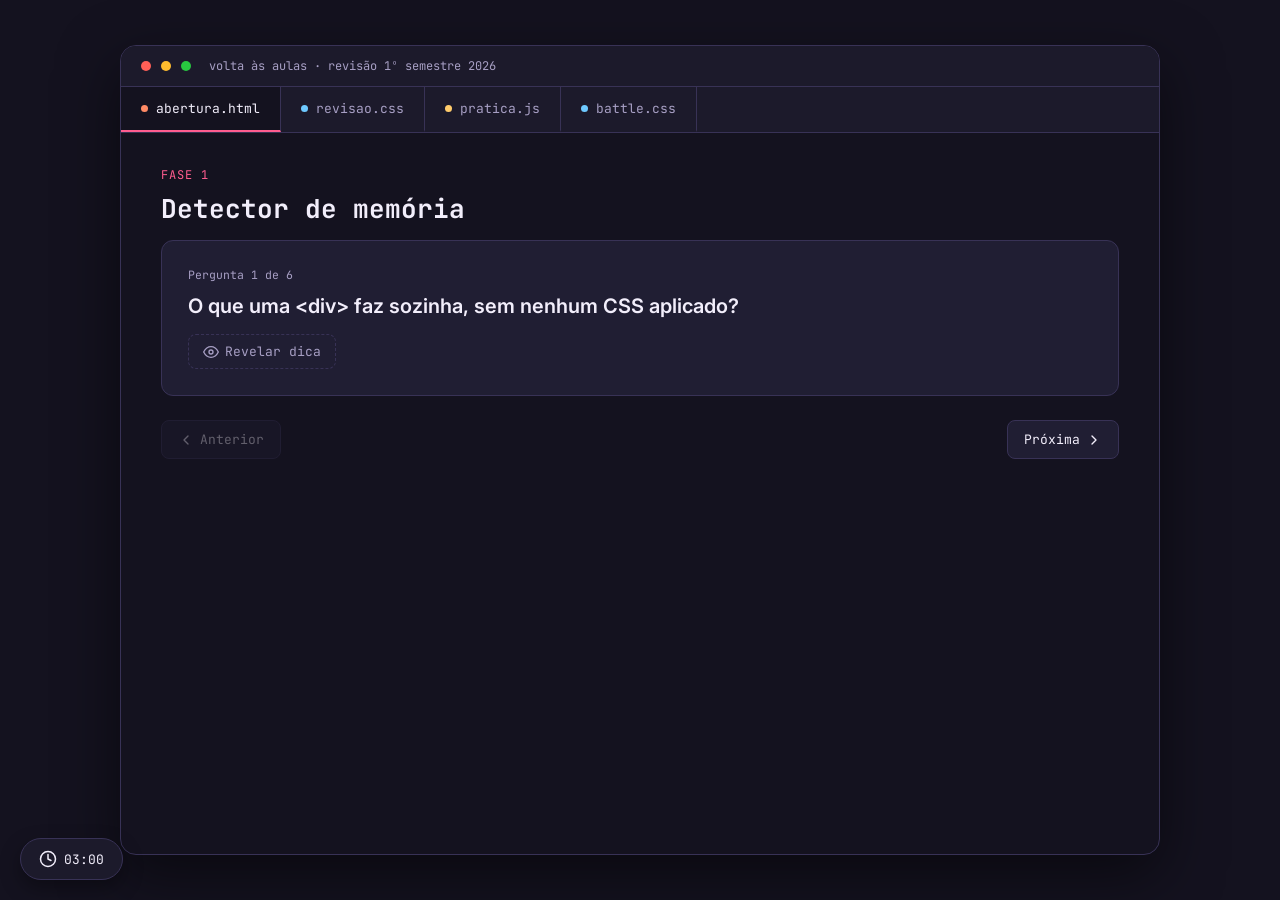
==== index.html @ d07e7eb1 "Aula de revisão - Retorno Agosto" ====
<!DOCTYPE html>
<html lang="pt-br">
<head>
<meta charset="UTF-8">
<meta name="viewport" content="width=device-width, initial-scale=1.0">
<title>Volta às Aulas - Revisão</title>
<link rel="preconnect" href="https://fonts.googleapis.com">
<link rel="preconnect" href="https://fonts.gstatic.com" crossorigin>
<link href="https://fonts.googleapis.com/css2?family=JetBrains+Mono:wght@400;500;700;800&family=Inter:wght@400;500;600;700&display=swap" rel="stylesheet">
<link rel="stylesheet" href="styles.css">
</head>
<body>
  <div class="app-root" id="app">
    <div class="titlebar">
      <span class="tb-dot" style="background:#ff5f57"></span>
      <span class="tb-dot" style="background:#febc2e"></span>
      <span class="tb-dot" style="background:#28c840"></span>
      <span class="tb-title">volta às aulas · revisão 1º semestre 2026</span>
    </div>

    <div class="tabbar" id="tabbar"></div>

    <div class="content-pane">
      <div id="phase-content"></div>
      <div id="floating-container"></div>
    </div>
  </div>

  <script src="script.js"></script>
</body>
</html>
---- styles.css ----
* { box-sizing: border-box; }

body {
  margin: 0;
  padding: 40px 20px;
  background: radial-gradient(circle at top, #1a172a 0%, #0c0b12 100%);
  min-height: 100vh;
  display: flex;
  justify-content: center;
  align-items: center;
  box-sizing: border-box;
}

:root {
  --bg: #14121f;
  --bg-elevated: #1c1a2b;
  --surface: #201e33;
  --surface-2: #29263f;
  --border: #383256;
  --text: #f2eefb;
  --text-dim: #a79fc4;
  --pink: #ff5d8f;
  --blue: #6ec9ff;
  --green: #a8e66c;
  --yellow: #ffcb6b;
  --purple: #b98eff;
  --red: #ff6b6b;
  --accent: var(--pink);
  --font-sans: 'Inter', sans-serif;
  --font-mono: 'JetBrains Mono', monospace;
}

html, body {
  margin: 0;
  padding: 0;
  background: var(--bg);
  color: var(--text);
  font-family: var(--font-sans);
  min-height: 100vh;
}

::selection { background: var(--pink); color: #14121f; }

.app-root {
  background: var(--bg);
  color: var(--text);
  border-radius: 16px;
  min-height: 90vh;
  display: flex;
  flex-direction: column;
  overflow: hidden;
  border: 1px solid var(--border);
  box-shadow: 0 20px 60px rgba(0,0,0,0.5);
  --font-sans: 'Inter', sans-serif;
  --font-mono: 'JetBrains Mono', monospace;
  width: 100%;
  max-width: 1040px;
  position: relative;
}

.app-root * { box-sizing: border-box; }
.app-root ::selection { background: var(--pink); color: #14121f; }

/* titlebar */
.titlebar {
  display: flex; align-items: center; gap: 10px;
  padding: 12px 20px; background: var(--bg-elevated);
  border-bottom: 1px solid var(--border);
}
.tb-dot { width: 10px; height: 10px; border-radius: 50%; flex-shrink: 0; }
.tb-title { margin-left: 8px; font-family: var(--font-mono); font-size: 12px; color: var(--text-dim); }

/* tabs */
.tabbar { display: flex; overflow-x: auto; background: var(--bg-elevated); border-bottom: 1px solid var(--border); }
.tab {
  display: flex; align-items: center; gap: 8px;
  padding: 13px 20px; font-family: var(--font-mono); font-size: 13px;
  color: var(--text-dim); background: transparent; border: none; cursor: pointer;
  border-right: 1px solid var(--border); white-space: nowrap;
  border-bottom: 2px solid transparent;
}
.tab:hover { color: var(--text); background: rgba(255,255,255,0.02); }
.tab-active { color: var(--text); background: var(--bg); border-bottom: 2px solid var(--pink); }
.tab-ext { width: 7px; height: 7px; border-radius: 50%; flex-shrink: 0; }
.tab-ext-html { background: #ff8a65; }
.tab-ext-css { background: var(--blue); }
.tab-ext-js { background: var(--yellow); }
.tab-ext-json { background: var(--green); }

/* content */
.content-pane { padding: 34px 40px 110px; position: relative; flex: 1; width: 100%; margin: 0 auto; }
.phase-eyebrow { font-family: var(--font-mono); font-size: 12px; text-transform: uppercase; letter-spacing: 0.08em; color: var(--pink); margin-bottom: 8px; }
.phase-title { font-family: var(--font-mono); font-size: 26px; font-weight: 700; margin: 0 0 14px; }
.prompt-comment { font-family: var(--font-mono); font-size: 13px; color: #7c8f66; font-style: italic; margin-bottom: 22px; }
.prose { font-size: 15px; line-height: 1.65; color: var(--text-dim); }

/* warmup */
.warmup-card { background: var(--surface); border: 1px solid var(--border); border-radius: 12px; padding: 26px; margin-bottom: 18px; }
.warmup-index { font-family: var(--font-mono); font-size: 11.5px; color: var(--text-dim); margin-bottom: 10px; }
.warmup-q { font-size: 20px; font-weight: 600; line-height: 1.4; margin: 0 0 14px; }
.warmup-hint { font-size: 14.5px; color: var(--green); background: rgba(168,230,108,0.08); border-left: 3px solid var(--green); padding: 10px 14px; border-radius: 0 8px 8px 0; margin-bottom: 14px; }

.btn-ghost { display: inline-flex; align-items: center; gap: 6px; background: transparent; border: 1px dashed var(--border); color: var(--text-dim); font-family: var(--font-mono); font-size: 13px; padding: 8px 14px; border-radius: 8px; cursor: pointer; }
.btn-ghost:hover { color: var(--text); border-color: var(--pink); }
.btn-outline { display: inline-flex; align-items: center; gap: 6px; background: var(--surface); border: 1px solid var(--border); color: var(--text); font-family: var(--font-mono); font-size: 13px; padding: 10px 16px; border-radius: 8px; cursor: pointer; }
.btn-outline:hover:not(:disabled) { border-color: var(--pink); }
.btn-outline:disabled { opacity: 0.35; cursor: not-allowed; }
.stepper-nav { display: flex; justify-content: space-between; margin-top: 24px; }

/* topic stepper dots */
.topic-stepper { display: flex; gap: 8px; margin-bottom: 20px; flex-wrap: wrap; }
.step-dot { width: 32px; height: 32px; border-radius: 50%; border: 1px solid var(--border); background: var(--surface); color: var(--text-dim); font-family: var(--font-mono); font-size: 12.5px; cursor: pointer; }
.step-dot-active { background: var(--pink); color: #14121f; border-color: var(--pink); font-weight: 700; }
.step-dot-done { border-color: var(--green); color: var(--green); }

.round-card { background: var(--surface); border: 1px solid var(--border); border-radius: 14px; padding: 26px; }
.round-header { display: flex; align-items: center; justify-content: space-between; margin-bottom: 12px; flex-wrap: wrap; gap: 8px; }
.ext-badge { font-family: var(--font-mono); font-size: 11.5px; padding: 4px 10px; border-radius: 6px; }
.ext-html { background: rgba(255,138,101,0.15); color: #ff8a65; }
.ext-css { background: rgba(110,201,255,0.15); color: var(--blue); }
.round-time { display: flex; align-items: center; gap: 5px; font-family: var(--font-mono); font-size: 11.5px; color: var(--text-dim); }
.round-title { font-size: 20px; font-weight: 700; margin: 0 0 8px; }
.round-prompt { font-size: 14.5px; color: var(--text-dim); line-height: 1.6; margin-bottom: 16px; }
.round-challenge { margin-bottom: 14px; }
.round-reveal { margin-top: 14px; padding-top: 14px; border-top: 1px dashed var(--border); }

/* code */
.code-label { font-family: var(--font-mono); font-size: 11px; text-transform: uppercase; letter-spacing: 0.06em; color: var(--text-dim); margin-bottom: 6px; }
.code-pre { font-family: var(--font-mono); font-size: 13px; line-height: 1.65; background: #100e1a; border: 1px solid var(--border); border-radius: 10px; padding: 14px 0; overflow-x: auto; margin: 0 0 16px; }
.code-line { display: flex; padding: 0 16px; }
.code-ln { color: #4a4568; width: 26px; flex-shrink: 0; user-select: none; text-align: right; margin-right: 14px; }
.code-content { white-space: pre; color: var(--text-dim); }
.tk-tag { color: var(--pink); }
.tk-attr { color: var(--yellow); }
.tk-str { color: var(--green); }
.tk-comment { color: #5a5578; font-style: italic; }
.tk-punct { color: var(--text-dim); }

/* demos */
.demo-box { background: var(--surface); border: 1px solid var(--border); border-radius: 14px; padding: 24px; }
.control-group { margin-bottom: 14px; }
.control-label { display: block; font-family: var(--font-mono); font-size: 12px; color: var(--text-dim); margin-bottom: 8px; }
.control-btns { display: flex; gap: 6px; flex-wrap: wrap; }
.chip { font-family: var(--font-mono); font-size: 12px; background: var(--surface-2); border: 1px solid var(--border); color: var(--text-dim); padding: 6px 12px; border-radius: 999px; cursor: pointer; }
.chip:hover { color: var(--text); }
.chip-active { background: var(--pink); color: #14121f; border-color: var(--pink); font-weight: 700; }
.range-input { width: 100%; accent-color: var(--pink); }

.flex-stage { display: flex; gap: 10px; background: #100e1a; border: 1px dashed var(--border); border-radius: 10px; padding: 18px; min-height: 150px; margin-top: 10px; }
.flex-box { width: 60px; height: 60px; border-radius: 8px; display: flex; align-items: center; justify-content: center; font-family: var(--font-mono); font-weight: 700; color: #14121f; flex-shrink: 0; }
.fb-1 { background: var(--pink); }
.fb-2 { background: var(--blue); }
.fb-3 { background: var(--green); }

.demo-hint { font-size: 14px; color: var(--text-dim); margin-bottom: 14px; }
.pseudo-list { list-style: none; margin: 0 0 16px; padding: 0; display: flex; flex-direction: column; gap: 4px; }
.pseudo-list li { padding: 11px 14px; background: var(--surface-2); border-radius: 6px; font-size: 14.5px; border-left: 4px solid transparent; transition: background 0.15s, transform 0.15s; }
.pseudo-list li:first-child { border-left-color: var(--pink); }
.pseudo-list li:last-child { border-left-color: var(--green); }
.pseudo-list li::first-letter { color: var(--yellow); }
.pseudo-list li:nth-child(3) { background: rgba(185,142,255,0.15); border-left-color: var(--purple); }
.pseudo-list li:hover { background: #34304e; transform: translateX(6px); }
.pseudo-btn { font-family: var(--font-mono); font-size: 13.5px; background: var(--surface-2); border: 1px solid var(--border); color: var(--text); padding: 11px 18px; border-radius: 8px; cursor: pointer; }
.pseudo-btn:focus { outline: 3px solid var(--blue); outline-offset: 2px; }
.pseudo-legend { display: flex; flex-wrap: wrap; gap: 14px; margin-top: 16px; font-family: var(--font-mono); font-size: 11.5px; color: var(--text-dim); }
.pseudo-legend .dot { display: inline-block; width: 8px; height: 8px; border-radius: 50%; margin-right: 5px; }

.transition-stage { background: #100e1a; border: 1px dashed var(--border); border-radius: 10px; padding: 32px; display: flex; justify-content: center; }
.transition-btn { font-family: var(--font-mono); font-size: 14.5px; background: var(--surface-2); color: var(--text); border: 1px solid var(--border); padding: 14px 28px; border-radius: 8px; cursor: pointer; transition-property: background, transform; }
.transition-btn:hover { background: var(--pink); color: #14121f; transform: scale(1.1); }
.keyframe-stage { background: #100e1a; border: 1px dashed var(--border); border-radius: 10px; padding: 26px; display: flex; justify-content: center; margin-top: 10px; }
.spin-box { width: 48px; height: 48px; border-radius: 10px; background: linear-gradient(135deg, var(--pink), var(--purple)); animation: spin 2s linear infinite; }
@keyframes spin { from { transform: rotate(0deg); } to { transform: rotate(360deg); } }

/* target stage */
.target-stage { background: #100e1a; border: 1px dashed var(--border); border-radius: 12px; padding: 44px; display: flex; justify-content: center; }
.target-card { background: var(--surface); border: 1px solid var(--border); border-radius: 16px; padding: 28px; width: 230px; text-align: center; transition: transform 0.25s, box-shadow 0.25s; }
.target-card:hover { transform: translateY(-6px); box-shadow: 0 14px 28px rgba(0,0,0,0.35); }
.target-card-avatar { font-size: 42px; margin-bottom: 10px; }
.target-card h3 { margin: 0 0 4px; font-size: 16.5px; }
.target-card-role { color: var(--pink); font-size: 13px; margin: 0 0 10px; }
.target-card-bio { color: var(--text-dim); font-size: 13px; line-height: 1.5; margin: 0 0 16px; }
.target-card-btn { background: var(--pink); color: #14121f; border: none; font-weight: 700; font-family: var(--font-mono); font-size: 13px; padding: 10px 20px; border-radius: 999px; cursor: pointer; width: 100%; }

.battle-target-btn { font-family: var(--font-mono); font-weight: 700; font-size: 14.5px; background: var(--surface-2); color: var(--text); border: 1px solid var(--border); padding: 17px 34px; border-radius: 999px; cursor: pointer; transition: transform 0.3s ease, background 0.3s ease; }
.battle-target-btn:hover { transform: scale(1.08); background: var(--pink); color: #14121f; }

.req-list { list-style: none; padding: 0; margin: 0; display: flex; flex-direction: column; gap: 10px; }
.req-list li { font-size: 14.5px; color: var(--text-dim); line-height: 1.5; }
.req-list code { background: var(--surface-2); padding: 1px 6px; border-radius: 4px; font-family: var(--font-mono); font-size: 13px; color: var(--green); }
.req-tag { display: inline-block; font-family: var(--font-mono); font-size: 11px; text-transform: uppercase; letter-spacing: 0.05em; background: var(--surface-2); color: var(--pink); padding: 3px 8px; border-radius: 5px; margin-right: 8px; }

/* floating widgets */
.floating { position: fixed; bottom: 20px; z-index: 20; }
.floating-left { left: 20px; }
.float-fab { display: flex; align-items: center; gap: 7px; background: var(--bg-elevated); border: 1px solid var(--border); color: var(--text); font-family: var(--font-mono); font-size: 13px; padding: 11px 18px; border-radius: 999px; cursor: pointer; box-shadow: 0 8px 20px rgba(0,0,0,0.35); }
.float-fab:hover { border-color: var(--pink); }
.float-panel { position: absolute; bottom: 56px; background: var(--bg-elevated); border: 1px solid var(--border); border-radius: 14px; padding: 16px; width: 250px; box-shadow: 0 16px 40px rgba(0,0,0,0.4); }
.floating-left .float-panel { left: 0; }

.timer-display { font-family: var(--font-mono); font-size: 36px; font-weight: 700; text-align: center; margin-bottom: 12px; }
.timer-low { color: var(--red); }
.timer-done { color: var(--red); }
.timer-alert { text-align: center; font-family: var(--font-mono); font-size: 11.5px; color: var(--red); margin-bottom: 10px; }
.timer-presets { display: flex; gap: 6px; justify-content: center; margin-bottom: 12px; flex-wrap: wrap; }
.timer-controls { display: flex; gap: 8px; justify-content: center; }
.icon-btn { width: 38px; height: 38px; border-radius: 8px; background: var(--surface); border: 1px solid var(--border); color: var(--text); cursor: pointer; display: flex; align-items: center; justify-content: center; }
.icon-btn:hover:not(:disabled) { border-color: var(--pink); }
.icon-btn:disabled { opacity: 0.4; }

@media (max-width: 720px) {
  .content-pane { padding: 22px 18px 110px; }
}
@media (prefers-reduced-motion: reduce) {
  * { animation: none !important; transition: none !important; }
}
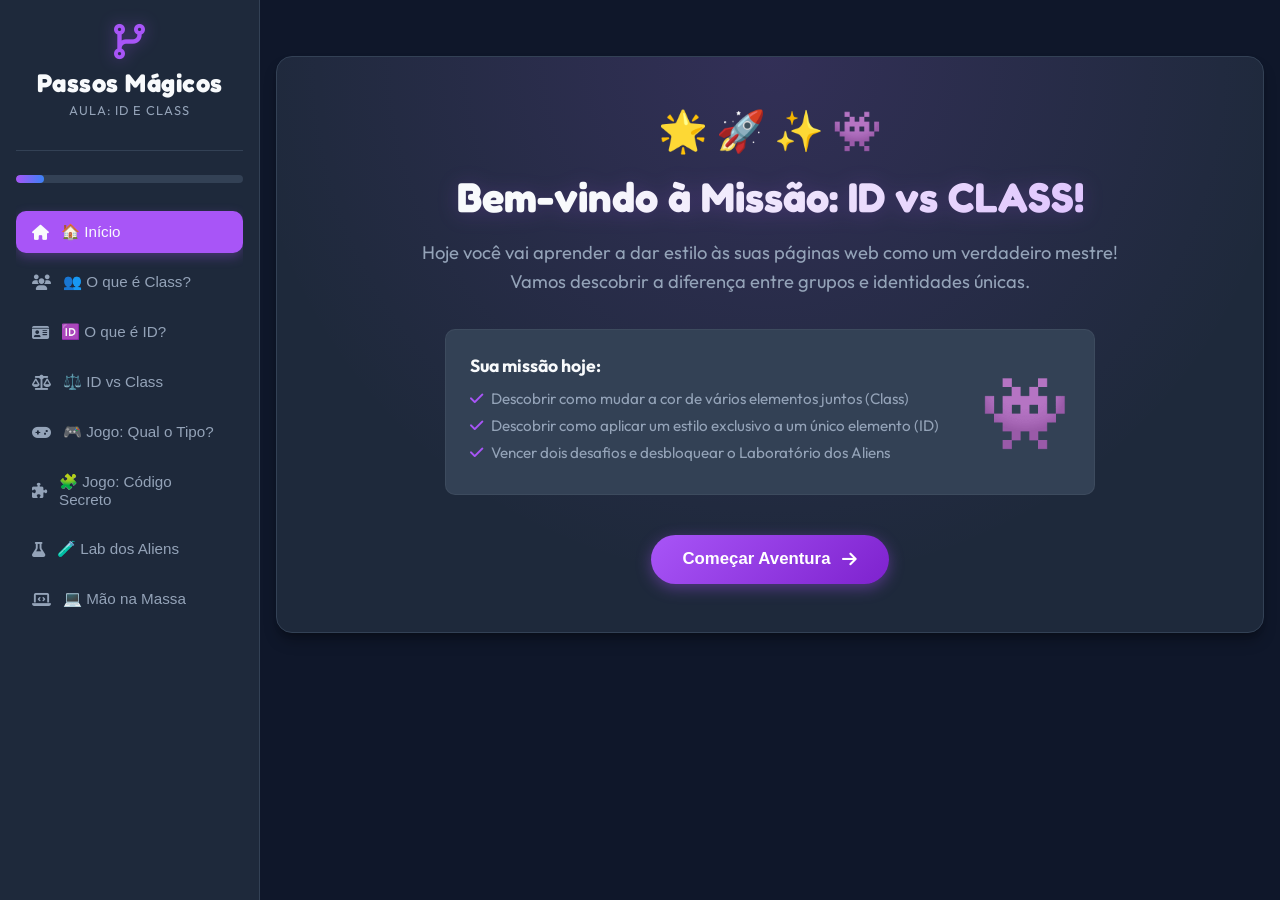
==== commit 75116a95: "Teste deploy" ====
--- a/index.html
+++ b/index.html
@@ -1,28 +1,610 @@
 <!DOCTYPE html>
-<html lang="pt-br">
+<html lang="pt-BR">
 <head>
-<meta charset="UTF-8">
-<meta name="viewport" content="width=device-width, initial-scale=1.0">
-<title>Volta às Aulas - Revisão</title>
-<link rel="preconnect" href="https://fonts.googleapis.com">
-<link rel="preconnect" href="https://fonts.gstatic.com" crossorigin>
-<link href="https://fonts.googleapis.com/css2?family=JetBrains+Mono:wght@400;500;700;800&family=Inter:wght@400;500;600;700&display=swap" rel="stylesheet">
-<link rel="stylesheet" href="styles.css">
+  <meta charset="UTF-8">
+  <meta name="viewport" content="width=device-width, initial-scale=1.0">
+  <title>Missão Front-End: ID vs CLASS 🚀</title>
+  <link rel="stylesheet" href="style.css">
+  <!-- Ícones amigáveis para crianças -->
+  <link rel="stylesheet" href="https://cdnjs.cloudflare.com/ajax/libs/font-awesome/6.4.0/css/all.min.css">
 </head>
 <body>
-  <div class="app-root" id="app">
-    <div class="titlebar">
-      <span class="tb-dot" style="background:#ff5f57"></span>
-      <span class="tb-dot" style="background:#febc2e"></span>
-      <span class="tb-dot" style="background:#28c840"></span>
-      <span class="tb-title">volta às aulas · revisão 1º semestre 2026</span>
+
+  <!-- Barra Lateral de Navegação -->
+  <aside class="sidebar">
+    <div class="sidebar-brand">
+      <i class="fa-solid fa-code-branch brand-icon"></i>
+      <h2>Passos Mágicos</h2>
+      <span>Aula: ID e Class</span>
     </div>
-
-    <div class="tabbar" id="tabbar"></div>
-
-    <div class="content-pane">
-      <div id="phase-content"></div>
-      <div id="floating-container"></div>
+    
+    <nav class="nav-menu">
+      <div class="progress-container">
+        <div class="progress-bar" id="progressBar"></div>
+      </div>
+
+      <button class="nav-item active" data-tab="welcome">
+        <i class="fa-solid fa-house"></i> <span>🏠 Início</span>
+      </button>
+      <button class="nav-item" data-tab="class-concept">
+        <i class="fa-solid fa-users"></i> <span>👥 O que é Class?</span>
+      </button>
+      <button class="nav-item" data-tab="id-concept">
+        <i class="fa-solid fa-id-card"></i> <span>🆔 O que é ID?</span>
+      </button>
+      <button class="nav-item" data-tab="compare-table">
+        <i class="fa-solid fa-scale-balanced"></i> <span>⚖️ ID vs Class</span>
+      </button>
+      <button class="nav-item" data-tab="game-associate">
+        <i class="fa-solid fa-gamepad"></i> <span>🎮 Jogo: Qual o Tipo?</span>
+      </button>
+      <button class="nav-item" data-tab="game-code">
+        <i class="fa-solid fa-puzzle-piece"></i> <span>🧩 Jogo: Código Secreto</span>
+      </button>
+      <button class="nav-item" data-tab="sandbox">
+        <i class="fa-solid fa-flask"></i> <span>🧪 Lab dos Aliens</span>
+      </button>
+      <button class="nav-item" data-tab="practice">
+        <i class="fa-solid fa-laptop-code"></i> <span>💻 Mão na Massa</span>
+      </button>
+    </nav>
+  </aside>
+
+  <!-- Conteúdo Principal -->
+  <main class="main-content">
+
+    <!-- TAB 1: BOAS VINDAS -->
+    <section class="tab-panel active" id="welcome">
+      <div class="welcome-card">
+        <div class="sparkles-container">🌟 🚀 ✨ 👾</div>
+        <h1 class="glow-text">Bem-vindo à Missão: ID vs CLASS!</h1>
+        <p class="subtitle">Hoje você vai aprender a dar estilo às suas páginas web como um verdadeiro mestre! Vamos descobrir a diferença entre grupos e identidades únicas.</p>
+        
+        <div class="adventure-banner">
+          <div class="banner-text">
+            <h3>Sua missão hoje:</h3>
+            <ul>
+              <li><i class="fa-solid fa-check text-accent"></i> Descobrir como mudar a cor de vários elementos juntos (Class)</li>
+              <li><i class="fa-solid fa-check text-accent"></i> Descobrir como aplicar um estilo exclusivo a um único elemento (ID)</li>
+              <li><i class="fa-solid fa-check text-accent"></i> Vencer dois desafios e desbloquear o Laboratório dos Aliens</li>
+            </ul>
+          </div>
+          <div class="banner-character">👾</div>
+        </div>
+
+        <button class="btn-start next-tab-btn" data-next="class-concept">
+          Começar Aventura <i class="fa-solid fa-arrow-right"></i>
+        </button>
+      </div>
+    </section>
+
+    <!-- TAB 2: CONCEITO DE CLASS -->
+    <section class="tab-panel" id="class-concept">
+      <div class="card">
+        <div class="card-header">
+          <span class="badge badge-class">Grupo</span>
+          <h2>A Classe: O Uniforme do Grupo (<code>class</code>)</h2>
+        </div>
+        <div class="card-body-layout">
+          <div class="content-text">
+            <p class="explanation">
+              Pense na **Class (Classe)** como o <strong>uniforme da sua escola</strong>, a cor da camiseta de um time ou até uma raça de cachorro (como todos os "Poodles"). 
+            </p>
+            <p class="explanation-sub">
+              Se 10 alunos vestem o uniforme azul da escola, todos compartilham a mesma característica visual. No CSS, se usamos uma classe, podemos estilizar vários elementos de uma vez só!
+            </p>
+
+            <div class="analogy-box">
+              <h4>🎭 Exemplos no Mundo Real:</h4>
+              <ul>
+                <li><i class="fa-solid fa-shirt"></i> O uniforme azul dos alunos da sala</li>
+                <li><i class="fa-solid fa-gamepad"></i> Todos os minérios do Minecraft</li>
+                <li><i class="fa-solid fa-soccer-ball"></i> Os jogadores da seleção do Brasil na Copa</li>
+              </ul>
+            </div>
+
+            <div class="syntax-box">
+              <h4>📝 Como se escreve:</h4>
+              <div class="code-editor">
+                <div class="code-title">HTML</div>
+                <pre><code><span class="tag">&lt;p</span> <span class="attr">class</span>=<span class="string">"time-azul"</span><span class="tag">&gt;</span>João<span class="tag">&lt;/p&gt;</span>
+<span class="tag">&lt;p</span> <span class="attr">class</span>=<span class="string">"time-azul"</span><span class="tag">&gt;</span>Mariana<span class="tag">&lt;/p&gt;</span></code></pre>
+                
+                <div class="code-title">CSS</div>
+                <pre><code><span class="comment">/* O ponto (.) indica que é uma CLASS! */</span>
+<span class="selector">.time-azul</span> {
+  <span class="property">color</span>: <span class="value">blue</span>;
+  <span class="property">font-weight</span>: <span class="value">bold</span>;
+}</code></pre>
+              </div>
+            </div>
+          </div>
+
+          <div class="content-visual">
+            <div class="visual-container class-visual">
+              <div class="visual-title">CSS em Ação: .time-azul</div>
+              <div class="students-grid">
+                <div class="student-avatar shirt-blue">
+                  <div class="avatar-head">👦</div>
+                  <div class="avatar-tag">&lt;p class="time-azul"&gt;</div>
+                </div>
+                <div class="student-avatar shirt-blue">
+                  <div class="avatar-head">👧</div>
+                  <div class="avatar-tag">&lt;p class="time-azul"&gt;</div>
+                </div>
+                <div class="student-avatar shirt-blue">
+                  <div class="avatar-head">🧑</div>
+                  <div class="avatar-tag">&lt;p class="time-azul"&gt;</div>
+                </div>
+              </div>
+              <p class="visual-caption">Todos os parágrafos com a classe <strong>time-azul</strong> ficam de camiseta azul automaticamente!</p>
+            </div>
+          </div>
+        </div>
+
+        <div class="card-footer">
+          <button class="btn-secondary prev-tab-btn" data-prev="welcome"><i class="fa-solid fa-arrow-left"></i> Voltar</button>
+          <button class="btn-primary next-tab-btn" data-next="id-concept">Próximo Conceito <i class="fa-solid fa-arrow-right"></i></button>
+        </div>
+      </div>
+    </section>
+
+    <!-- TAB 3: CONCEITO DE ID -->
+    <section class="tab-panel" id="id-concept">
+      <div class="card">
+        <div class="card-header">
+          <span class="badge badge-id">Exclusivo</span>
+          <h2>O ID: A Identidade Secreta Única (<code>id</code>)</h2>
+        </div>
+        <div class="card-body-layout">
+          <div class="content-text">
+            <p class="explanation">
+              Pense no **ID** como a sua **carteira de identidade (RG)**, sua impressão digital ou o seu **nickname único** no jogo. 
+            </p>
+            <p class="explanation-sub">
+              Não existem duas pessoas com a mesma identidade ou placa de carro! Por isso, o ID é usado para alterar **exclusivamente um elemento único** na página toda. Nunca repita o mesmo ID em mais de um elemento!
+            </p>
+
+            <div class="analogy-box">
+              <h4>🎭 Exemplos no Mundo Real:</h4>
+              <ul>
+                <li><i class="fa-solid fa-id-card"></i> O número do seu RG ou CPF</li>
+                <li><i class="fa-solid fa-fingerprint"></i> A sua impressão digital</li>
+                <li><i class="fa-solid fa-at"></i> O apelido exclusivo <code>super_ninja_123</code> no Roblox</li>
+              </ul>
+            </div>
+
+            <div class="syntax-box">
+              <h4>📝 Como se escreve:</h4>
+              <div class="code-editor">
+                <div class="code-title">HTML</div>
+                <pre><code><span class="tag">&lt;p</span> <span class="attr">id</span>=<span class="string">"capitao"</span><span class="tag">&gt;</span>Carlos<span class="tag">&lt;/p&gt;</span></code></pre>
+                
+                <div class="code-title">CSS</div>
+                <pre><code><span class="comment">/* A hashtag (#) indica que é um ID! */</span>
+<span class="selector">#capitao</span> {
+  <span class="property">color</span>: <span class="value">gold</span>;
+  <span class="property">font-size</span>: <span class="value">24px</span>;
+}</code></pre>
+              </div>
+            </div>
+          </div>
+
+          <div class="content-visual">
+            <div class="visual-container id-visual">
+              <div class="visual-title">CSS em Ação: #capitao</div>
+              <div class="students-grid flex-column">
+                <div class="student-avatar shirt-gray">
+                  <div class="avatar-head">👦</div>
+                  <div class="avatar-tag">&lt;p&gt; comum</div>
+                </div>
+                <div class="student-avatar shirt-gold pulse-effect">
+                  <div class="avatar-head">👑 🧑</div>
+                  <div class="avatar-tag">&lt;p id="capitao"&gt;</div>
+                </div>
+                <div class="student-avatar shirt-gray">
+                  <div class="avatar-head">👧</div>
+                  <div class="avatar-tag">&lt;p&gt; comum</div>
+                </div>
+              </div>
+              <p class="visual-caption">Apenas o elemento com o ID <strong>capitao</strong> ganha a coroa e a roupa dourada!</p>
+            </div>
+          </div>
+        </div>
+
+        <div class="card-footer">
+          <button class="btn-secondary prev-tab-btn" data-prev="class-concept"><i class="fa-solid fa-arrow-left"></i> Voltar</button>
+          <button class="btn-primary next-tab-btn" data-next="compare-table">Tabela Comparativa <i class="fa-solid fa-arrow-right"></i></button>
+        </div>
+      </div>
+    </section>
+
+    <!-- TAB 4: TABELA COMPARATIVA -->
+    <section class="tab-panel" id="compare-table">
+      <div class="card">
+        <div class="card-header">
+          <span class="badge badge-accent">Resumo</span>
+          <h2>A Batalha Final: ID vs CLASS</h2>
+        </div>
+        
+        <div class="compare-container">
+          <div class="compare-card class-side">
+            <div class="compare-icon"><i class="fa-solid fa-users"></i></div>
+            <h3>. CLASS (Classe)</h3>
+            <ul class="compare-list">
+              <li><i class="fa-solid fa-circle-check text-green"></i> <strong>Pode ser repetida:</strong> Use em quantos elementos quiser.</li>
+              <li><i class="fa-solid fa-circle-check text-green"></i> <strong>Significado:</strong> Um grupo, um uniforme, um estilo compartilhado.</li>
+              <li><i class="fa-solid fa-circle-check text-green"></i> <strong>No CSS:</strong> Começa com um ponto simples: <code>.nome-da-classe</code></li>
+              <li><i class="fa-solid fa-circle-check text-green"></i> <strong>Exemplo HTML:</strong> <code>class="texto-amarelo"</code></li>
+            </ul>
+          </div>
+
+          <div class="compare-card id-side">
+            <div class="compare-icon"><i class="fa-solid fa-id-card"></i></div>
+            <h3># ID (Identificador)</h3>
+            <ul class="compare-list">
+              <li><i class="fa-solid fa-circle-xmark text-red"></i> <strong>NÃO pode ser repetido:</strong> Use apenas uma vez por página!</li>
+              <li><i class="fa-solid fa-circle-check text-green"></i> <strong>Significado:</strong> Uma identidade única, um destaque exclusivo.</li>
+              <li><i class="fa-solid fa-circle-check text-green"></i> <strong>No CSS:</strong> Começa com uma hashtag: <code>#nome-do-id</code></li>
+              <li><i class="fa-solid fa-circle-check text-green"></i> <strong>Exemplo HTML:</strong> <code>id="botao-destaque"</code></li>
+            </ul>
+          </div>
+        </div>
+
+        <div class="card-footer">
+          <button class="btn-secondary prev-tab-btn" data-prev="id-concept"><i class="fa-solid fa-arrow-left"></i> Voltar</button>
+          <button class="btn-primary next-tab-btn" data-next="game-associate">Começar o Jogo! 🎮 <i class="fa-solid fa-gamepad"></i></button>
+        </div>
+      </div>
+    </section>
+
+    <!-- TAB 5: JOGO 1 - QUAL O TIPO? -->
+    <section class="tab-panel" id="game-associate">
+      <div class="card">
+        <div class="card-header flex-between">
+          <div>
+            <span class="badge badge-game">Mini-Game 1</span>
+            <h2>Desafio de Associação: ID ou CLASS? 🌟</h2>
+          </div>
+          <div class="score-board">
+            Pontuação: <span id="game1-score">0</span>/10 | Erros: <span id="game1-errors">0</span>
+          </div>
+        </div>
+
+        <!-- Tela de Jogo Activa -->
+        <div class="game-container" id="game1-active-screen">
+          <div class="game-progress">
+            <div class="progress-steps" id="game1-dots">
+              <!-- Dots controlados por JS -->
+            </div>
+          </div>
+          
+          <div class="card-quiz-container">
+            <div class="quiz-card-element" id="quiz-card">
+              <div class="quiz-card-image" id="quiz-card-icon">
+                <i class="fa-solid fa-id-card"></i>
+              </div>
+              <h3 id="quiz-card-title">O número do seu RG</h3>
+              <p id="quiz-card-description">O seu documento de identidade nacional. Ele serve para provar quem você é.</p>
+            </div>
+          </div>
+
+          <div class="quiz-options">
+            <button class="btn-option btn-class-option" onclick="submitAnswer('class')">
+              <span class="option-symbol">.</span>
+              <span class="option-label">CLASS (Grupo / Uniforme)</span>
+            </button>
+            <button class="btn-option btn-id-option" onclick="submitAnswer('id')">
+              <span class="option-symbol">#</span>
+              <span class="option-label">ID (Único / Exclusivo)</span>
+            </button>
+          </div>
+
+          <!-- Feedback de resposta -->
+          <div class="quiz-feedback hidden" id="quiz-feedback-box">
+            <div class="feedback-content">
+              <span class="feedback-icon" id="quiz-feedback-icon">🎉</span>
+              <p class="feedback-text" id="quiz-feedback-text">Correto! Excelente raciocínio.</p>
+            </div>
+          </div>
+        </div>
+
+        <!-- Tela de Fim de Jogo 1 -->
+        <div class="game-end-screen hidden" id="game1-end-screen">
+          <div class="trophy-animation">🏆</div>
+          <h2>Incrível! Você concluiu o primeiro desafio!</h2>
+          <p id="game1-final-message">Você acertou tudo e provou que sabe a diferença entre o singular e o coletivo!</p>
+          <div class="stars-rating" id="game1-stars">
+            ⭐⭐⭐
+          </div>
+          <div class="end-actions">
+            <button class="btn-secondary" onclick="restartGame1()"><i class="fa-solid fa-rotate-left"></i> Jogar de Novo</button>
+            <button class="btn-primary next-tab-btn" data-next="game-code">Próximo Desafio 🧩</button>
+          </div>
+        </div>
+
+      </div>
+    </section>
+
+    <!-- TAB 6: JOGO 2 - CÓDIGO SECRETO -->
+    <section class="tab-panel" id="game-code">
+      <div class="card">
+        <div class="card-header flex-between">
+          <div>
+            <span class="badge badge-game">Mini-Game 2</span>
+            <h2>Desafio do Código Secreto: Complete a Sintaxe 🧩</h2>
+          </div>
+          <div class="score-board">
+            Desafio: <span id="game2-current">1</span>/5
+          </div>
+        </div>
+
+        <div class="game-container" id="game2-active-screen">
+          <p class="game-intro-text">Observe o objetivo do site e clique na opção correta que preenche o espaço em branco <strong>(___)</strong>.</p>
+          
+          <div class="code-challenge-box">
+            <div class="challenge-mission">
+              <span class="mission-icon"><i class="fa-solid fa-bullseye"></i></span>
+              <span class="mission-desc" id="game2-mission-text">Estilizar o título principal da página, que deve ser único.</span>
+            </div>
+
+            <div class="code-snippet-box">
+              <div class="code-header-bar">
+                <span>HTML</span>
+              </div>
+              <pre class="code-display" id="game2-html-snippet"><code>&lt;h1 <span class="hl-blank" id="html-blank">___</span>="titulo-site"&gt;Meu Site&lt;/h1&gt;</code></pre>
+
+              <div class="code-header-bar margin-top-sm">
+                <span>CSS</span>
+              </div>
+              <pre class="code-display" id="game2-css-snippet"><code><span class="hl-blank" id="css-blank">___</span>titulo-site {
+  color: purple;
+}</code></pre>
+            </div>
+          </div>
+
+          <div class="quiz-options-grid" id="game2-options">
+            <!-- Gerado por JS dependendo do exercício -->
+          </div>
+
+          <div class="quiz-feedback hidden" id="game2-feedback-box">
+            <div class="feedback-content">
+              <span class="feedback-icon" id="game2-feedback-icon">🎉</span>
+              <p class="feedback-text" id="game2-feedback-text">Muito bem!</p>
+            </div>
+          </div>
+        </div>
+
+        <!-- Tela de Fim de Jogo 2 -->
+        <div class="game-end-screen hidden" id="game2-end-screen">
+          <div class="trophy-animation">🚀</div>
+          <h2>Código Decifrado! Você é um mestre da sintaxe!</h2>
+          <p>Você aprendeu a conectar as tags HTML aos seletores CSS corretos utilizando os símbolos <code>.</code> e <code>#</code>.</p>
+          <div class="end-actions">
+            <button class="btn-secondary" onclick="restartGame2()"><i class="fa-solid fa-rotate-left"></i> Reiniciar</button>
+            <button class="btn-primary next-tab-btn" data-next="sandbox">Ir para o Laboratório 🧪</button>
+          </div>
+        </div>
+      </div>
+    </section>
+
+    <!-- TAB 7: LAB DOS ALIENS -->
+    <section class="tab-panel" id="sandbox">
+      <div class="card">
+        <div class="card-header">
+          <span class="badge badge-sandbox">Laboratório Visual</span>
+          <h2>O Laboratório de Experimentos dos Aliens 🧪</h2>
+        </div>
+        
+        <p class="sandbox-instructions" style="padding: 0 2rem;">Bem-vindo ao laboratório! Aqui temos dois aliens comuns (<strong>Bob</strong> e <strong>Mel</strong>) e o <strong>Rei Alien</strong>. Eles possuem classes e IDs diferentes. Clique nos botões de CSS ao lado para aplicar os estilos e veja a mágica acontecer!</p>
+        
+        <div class="sandbox-layout" style="padding: 0 2rem 2rem;">
+          <!-- Painel de Seletores CSS -->
+          <div class="sandbox-controls">
+            <div class="control-group class-controls">
+              <h3><span class="symbol">.</span> classe-alien (Afeta Bob e Mel)</h3>
+              <p class="control-desc">Aplica estilos a todos os elementos da classe <code>classe-alien</code>.</p>
+              
+              <div class="control-buttons">
+                <button class="btn-control" data-target="class" data-style="color-green">
+                  Cor: Verde <span class="preview-dot color-green"></span>
+                </button>
+                <button class="btn-control" data-target="class" data-style="color-orange">
+                  Cor: Laranja <span class="preview-dot color-orange"></span>
+                </button>
+                <button class="btn-control" data-target="class" data-style="jump-anim">
+                  Efeito: Pular 🦘
+                </button>
+                <button class="btn-control" data-target="class" data-style="clear">
+                  Limpar Classe 🧹
+                </button>
+              </div>
+            </div>
+
+            <div class="control-group id-controls">
+              <h3><span class="symbol">#</span> rei-alien (Afeta apenas o Rei)</h3>
+              <p class="control-desc">Aplica estilos exclusivos ao elemento com o ID <code>rei-alien</code>.</p>
+              
+              <div class="control-buttons">
+                <button class="btn-control" data-target="id" data-style="crown-wear">
+                  Colocar Coroa 👑
+                </button>
+                <button class="btn-control" data-target="id" data-style="size-big">
+                  Tamanho Gigante 🦖
+                </button>
+                <button class="btn-control" data-target="id" data-style="spin-anim">
+                  Efeito: Rodopiar 🌀
+                </button>
+                <button class="btn-control" data-target="id" data-style="clear">
+                  Limpar ID 🧹
+                </button>
+              </div>
+            </div>
+
+            <button class="btn-secondary margin-top-sm" id="btn-reset-sandbox">
+              <i class="fa-solid fa-trash-can"></i> Limpar Tudo
+            </button>
+          </div>
+
+          <!-- Palco Visual -->
+          <div class="sandbox-stage">
+            <div class="stage-labels">
+              <span>Pré-visualização do Site</span>
+            </div>
+
+            <div class="aliens-row">
+              <!-- Alien 1 (Class) -->
+              <div class="alien-card" id="alien-bob">
+                <div class="alien-monster-wrapper">
+                  <div class="alien-body body-classic">
+                    <div class="alien-eyes">👁️👁️</div>
+                    <div class="alien-mouth">👄</div>
+                  </div>
+                </div>
+                <div class="alien-name">Mel</div>
+                <div class="alien-code">&lt;div class="classe-alien"&gt;</div>
+              </div>
+
+              <!-- Alien 2 (Class) -->
+              <div class="alien-card" id="alien-mel">
+                <div class="alien-monster-wrapper">
+                  <div class="alien-body body-classic">
+                    <div class="alien-eyes">👁️👁️</div>
+                    <div class="alien-mouth">👅</div>
+                  </div>
+                </div>
+                <div class="alien-name">Bob</div>
+                <div class="alien-code">&lt;div class="classe-alien"&gt;</div>
+              </div>
+
+              <!-- Alien 3 (ID) -->
+              <div class="alien-card" id="alien-king">
+                <div class="alien-crown hidden-crown">👑</div>
+                <div class="alien-monster-wrapper">
+                  <div class="alien-body body-king">
+                    <div class="alien-eyes">👁️</div>
+                    <div class="alien-mouth">🔥</div>
+                  </div>
+                </div>
+                <div class="alien-name">Rei Alien</div>
+                <div class="alien-code">&lt;div id="rei-alien"&gt;</div>
+              </div>
+            </div>
+          </div>
+        </div>
+
+        <div class="card-footer">
+          <button class="btn-secondary prev-tab-btn" data-prev="game-code"><i class="fa-solid fa-arrow-left"></i> Voltar</button>
+          <button class="btn-primary next-tab-btn" data-next="practice">Ir para o Mão na Massa 💻 <i class="fa-solid fa-chevron-right"></i></button>
+        </div>
+      </div>
+    </section>
+
+    <!-- TAB 8: MÃO NA MASSA -->
+    <section class="tab-panel" id="practice">
+      <div class="card">
+        <div class="card-header">
+          <span class="badge badge-practice">Atividade</span>
+          <h2>Prática Mão na Massa: Crie o seu Próprio Código! 💻</h2>
+        </div>
+        
+        <div class="practice-container">
+          <p class="practice-intro">Chegou a hora de sair do simulador e escrever código de verdade! Abra o editor de código do seu computador (VS Code) e siga os passos abaixo:</p>
+
+          <div class="step-card">
+            <div class="step-num">1</div>
+            <div class="step-details">
+              <h3>Crie o arquivo HTML</h3>
+              <p>Crie um arquivo chamado <code>index.html</code> no seu computador e copie a estrutura abaixo:</p>
+              <div class="code-editor">
+                <pre><code><span class="tag">&lt;!DOCTYPE html&gt;</span>
+<span class="tag">&lt;html&gt;</span>
+<span class="tag">&lt;head&gt;</span>
+  <span class="tag">&lt;link</span> <span class="attr">rel</span>=<span class="string">"stylesheet"</span> <span class="attr">href</span>=<span class="string">"style.css"</span><span class="tag">&gt;</span>
+<span class="tag">&lt;/head&gt;</span>
+<span class="tag">&lt;body&gt;</span>
+  <span class="comment">&lt;!-- Três botões com uniformes (Classe) --&gt;</span>
+  <span class="tag">&lt;button</span> <span class="attr">class</span>=<span class="string">"botao-comum"</span><span class="tag">&gt;</span>Opção A<span class="tag">&lt;/button&gt;</span>
+  <span class="tag">&lt;button</span> <span class="attr">class</span>=<span class="string">"botao-comum"</span><span class="tag">&gt;</span>Opção B<span class="tag">&lt;/button&gt;</span>
+  <span class="tag">&lt;button</span> <span class="attr">class</span>=<span class="string">"botao-comum"</span><span class="tag">&gt;</span>Opção C<span class="tag">&lt;/button&gt;</span>
+
+  <span class="comment">&lt;!-- Um botão super especial com destaque (ID) --&gt;</span>
+  <span class="tag">&lt;button</span> <span class="attr">id</span>=<span class="string">"botao-destaque"</span><span class="tag">&gt;</span>BOTÃO DE OURO 🌟<span class="tag">&lt;/button&gt;</span>
+<span class="tag">&lt;/body&gt;</span>
+<span class="tag">&lt;/html&gt;</span></code></pre>
+              </div>
+            </div>
+          </div>
+
+          <div class="step-card">
+            <div class="step-num">2</div>
+            <div class="step-details">
+              <h3>Crie o arquivo CSS</h3>
+              <p>Agora crie um arquivo chamado <code>style.css</code> na mesma pasta. Vamos criar o estilo do grupo e o estilo exclusivo:</p>
+              <div class="code-editor">
+                <pre><code><span class="comment">/* 1. Mude a cor do uniforme (Class) */</span>
+<span class="selector">.botao-comum</span> {
+  <span class="property">background-color</span>: <span class="value">#3498db</span>;
+  <span class="property">color</span>: <span class="value">white</span>;
+  <span class="property">padding</span>: <span class="value">10px 20px</span>;
+  <span class="property">border</span>: <span class="value">none</span>;
+  <span class="property">border-radius</span>: <span class="value">5px</span>;
+  <span class="property">margin-right</span>: <span class="value">10px</span>;
+}
+
+<span class="comment">/* 2. Mude o botão de ouro (ID) */</span>
+<span class="selector">#botao-destaque</span> {
+  <span class="property">background-color</span>: <span class="value">gold</span>;
+  <span class="property">color</span>: <span class="value">black</span>;
+  <span class="property">padding</span>: <span class="value">15px 30px</span>;
+  <span class="property">border</span>: <span class="value">3px solid orange</span>;
+  <span class="property">font-weight</span>: <span class="value">bold</span>;
+  <span class="property">border-radius</span>: <span class="value">10px</span>;
+}</code></pre>
+              </div>
+            </div>
+          </div>
+
+          <div class="step-card">
+            <div class="step-num">3</div>
+            <div class="step-details">
+              <h3>Desafios Extras (Duração de Aula)</h3>
+              <p>Terminou rápido? Tente fazer estas modificações no seu arquivo <code>style.css</code>:</p>
+              <ul>
+                <li><i class="fa-solid fa-star text-accent"></i> Faça os botões comuns terem uma borda de outra estilo (dashed, dotted, etc)</li>
+                <li><i class="fa-solid fa-star text-accent"></i> Mude a cor de fundo (background-color) do botão de ID para a sua cor favorita.</li>
+                <li><i class="fa-solid fa-star text-accent"></i> Adicione um parágrafo no HTML com o seu nome e dê um <code>id="seu-nome"</code> para colocar uma fonte gigante!</li>
+              </ul>
+            </div>
+          </div>
+        </div>
+
+        <div class="card-footer">
+          <button class="btn-secondary prev-tab-btn" data-prev="sandbox"><i class="fa-solid fa-arrow-left"></i> Voltar</button>
+          <button class="btn-success" id="btn-congratulations"><i class="fa-solid fa-flag-checkered"></i> Concluir Missão!</button>
+        </div>
+      </div>
+    </section>
+
+  </main>
+
+  <!-- Janela Pop-up de Parabéns -->
+  <div class="modal-overlay hidden" id="congrats-modal">
+    <div class="modal-card">
+      <div class="modal-trophy">🏆</div>
+      <h2>Parabéns, Programador(a) Estelar! 🚀</h2>
+      <p>Você completou todos os desafios de ID e CLASS com sucesso. Agora você tem o conhecimento necessário para organizar e estilizar seus sites como um profissional!</p>
+      <div class="stats-grid">
+        <div class="stat-item">
+          <span class="stat-val" id="modal-score">10/10</span>
+          <span class="stat-lbl">Desafio 1</span>
+        </div>
+        <div class="stat-item">
+          <span class="stat-val">5/5</span>
+          <span class="stat-lbl">Desafio 2</span>
+        </div>
+      </div>
+      <button class="btn-primary" onclick="closeModal()">Finalizar <i class="fa-solid fa-circle-check"></i></button>
     </div>
   </div>
 
--- a/style.css
+++ b/style.css
@@ -0,0 +1,1574 @@
+@import url('https://fonts.googleapis.com/css2?family=Fredoka:wght@300..700&family=Outfit:wght@300..900&display=swap');
+
+* {
+  box-sizing: border-box;
+  margin: 0;
+  padding: 0;
+}
+
+:root {
+  --bg-dark: #0f172a;
+  --sidebar-bg: #1e293b;
+  --surface: #1e293b;
+  --surface-light: #334155;
+  --border: #334155;
+  --accent: #a855f7;
+  --accent-light: #e9d5ff;
+  --text-light: #f8fafc;
+  --text-muted: #94a3b8;
+  
+  --color-class: #3b82f6; /* Blue for groups */
+  --color-id: #f59e0b;    /* Gold/Amber for unique ID */
+  
+  --green: #10b981;
+  --orange: #f97316;
+  --red: #ef4444;
+  --gold: #eab308;
+  
+  --radius-lg: 16px;
+  --radius-md: 10px;
+  --radius-sm: 6px;
+  
+  --shadow: 0 4px 6px -1px rgb(0 0 0 / 0.1), 0 2px 4px -2px rgb(0 0 0 / 0.1);
+  --shadow-lg: 0 10px 15px -3px rgb(0 0 0 / 0.3), 0 4px 6px -4px rgb(0 0 0 / 0.3);
+}
+
+body {
+  font-family: 'Outfit', 'Segoe UI', system-ui, sans-serif;
+  background-color: var(--bg-dark);
+  color: var(--text-light);
+  min-height: 100vh;
+  display: flex;
+  overflow: hidden;
+}
+
+/* ==========================================================================
+   SIDEBAR
+   ========================================================================== */
+.sidebar {
+  width: 260px;
+  background-color: var(--sidebar-bg);
+  border-right: 1px solid var(--border);
+  display: flex;
+  flex-direction: column;
+  padding: 1.5rem 1rem;
+  flex-shrink: 0;
+}
+
+.sidebar-brand {
+  display: flex;
+  flex-direction: column;
+  align-items: center;
+  text-align: center;
+  padding-bottom: 2rem;
+  border-bottom: 1px solid var(--border);
+  margin-bottom: 1.5rem;
+}
+
+.brand-icon {
+  font-size: 2.2rem;
+  color: var(--accent);
+  margin-bottom: 0.5rem;
+  filter: drop-shadow(0 0 8px rgba(168, 85, 247, 0.4));
+}
+
+.sidebar-brand h2 {
+  font-family: 'Fredoka', sans-serif;
+  font-size: 1.6rem;
+  letter-spacing: 0.5px;
+}
+
+.sidebar-brand span {
+  font-size: 0.8rem;
+  color: var(--text-muted);
+  text-transform: uppercase;
+  letter-spacing: 1px;
+  margin-top: 0.25rem;
+}
+
+.nav-menu {
+  display: flex;
+  flex-direction: column;
+  gap: 0.5rem;
+  flex-grow: 1;
+  overflow-y: auto;
+}
+
+.nav-item {
+  display: flex;
+  align-items: center;
+  gap: 0.75rem;
+  background: transparent;
+  border: none;
+  color: var(--text-muted);
+  padding: 0.75rem 1rem;
+  border-radius: var(--radius-md);
+  font-size: 0.95rem;
+  font-weight: 500;
+  text-align: left;
+  cursor: pointer;
+  transition: all 0.2s ease;
+}
+
+.nav-item:hover {
+  background-color: rgba(255, 255, 255, 0.05);
+  color: var(--text-light);
+}
+
+.nav-item.active {
+  background-color: var(--accent);
+  color: var(--text-light);
+  box-shadow: 0 4px 12px rgba(168, 85, 247, 0.3);
+}
+
+.sidebar-footer {
+  margin-top: auto;
+  padding-top: 1rem;
+  border-top: 1px solid var(--border);
+  font-size: 0.75rem;
+  color: var(--text-muted);
+  text-align: center;
+  line-height: 1.4;
+}
+
+/* ==========================================================================
+   MAIN CONTENT
+   ========================================================================== */
+.main-content {
+  flex-grow: 1;
+  display: flex;
+  flex-direction: column;
+  overflow-y: auto;
+  height: 100vh;
+  position: relative;
+}
+
+.content-header {
+  height: 60px;
+  border-bottom: 1px solid var(--border);
+  display: flex;
+  align-items: center;
+  justify-content: space-between;
+  padding: 0 2rem;
+  background-color: rgba(15, 23, 42, 0.8);
+  backdrop-filter: blur(8px);
+  position: sticky;
+  top: 0;
+  z-index: 10;
+}
+
+.progress-container {
+  width: 100%;
+  height: 8px;
+  margin: 0 0 20px;
+  background-color: var(--surface-light);
+  border-radius: 4px;
+  overflow: hidden;
+}
+
+.progress-bar {
+  width: 12.5%;
+  height: 100%;
+  background: linear-gradient(90deg, var(--accent), #3b82f6);
+  border-radius: 4px;
+  transition: width 0.4s cubic-bezier(0.4, 0, 0.2, 1);
+}
+
+.user-badge {
+  background-color: var(--surface-light);
+  padding: 0.4rem 0.8rem;
+  border-radius: 20px;
+  font-size: 0.85rem;
+  display: flex;
+  align-items: center;
+  gap: 0.5rem;
+  border: 1px solid var(--border);
+}
+
+/* TAB PANELS */
+.tab-panel {
+  display: none;
+  padding: 2.5rem 1rem;
+  max-width: 1100px;
+  margin: 0 auto;
+  width: 100%;
+  animation: fadeIn 0.4s ease-out forwards;
+}
+
+.tab-panel.active {
+  display: block;
+}
+
+@keyframes fadeIn {
+  from { opacity: 0; transform: translateY(10px); }
+  to { opacity: 1; transform: translateY(0); }
+}
+
+/* ==========================================================================
+   WELCOME SCREEN
+   ========================================================================== */
+.welcome-card {
+  text-align: center;
+  padding: 3rem 2rem;
+  background: radial-gradient(circle at top, rgba(168, 85, 247, 0.15) 0%, transparent 70%), var(--surface);
+  border-radius: var(--radius-lg);
+  border: 1px solid var(--border);
+  box-shadow: var(--shadow-lg);
+  margin-top: 1rem;
+}
+
+.sparkles-container {
+  font-size: 2.5rem;
+  margin-bottom: 1rem;
+  animation: float 3s ease-in-out infinite;
+}
+
+@keyframes float {
+  0%, 100% { transform: translateY(0); }
+  50% { transform: translateY(-8px); }
+}
+
+.glow-text {
+  font-family: 'Fredoka', sans-serif;
+  font-size: 2.6rem;
+  margin-bottom: 1rem;
+  background: linear-gradient(135deg, var(--text-light) 30%, #d8b4fe 100%);
+  -webkit-background-clip: text;
+  -webkit-text-fill-color: transparent;
+  filter: drop-shadow(0 2px 10px rgba(168, 85, 247, 0.2));
+}
+
+.subtitle {
+  font-size: 1.15rem;
+  color: var(--text-muted);
+  max-width: 700px;
+  margin: 0 auto 2rem;
+  line-height: 1.6;
+}
+
+.adventure-banner {
+  display: flex;
+  background-color: var(--surface-light);
+  border-radius: var(--radius-md);
+  padding: 1.5rem;
+  text-align: left;
+  max-width: 650px;
+  margin: 0 auto 2.5rem;
+  align-items: center;
+  justify-content: space-between;
+  border: 1px solid rgba(255, 255, 255, 0.05);
+}
+
+.banner-text h3 {
+  font-size: 1.1rem;
+  margin-bottom: 0.75rem;
+  color: var(--text-light);
+}
+
+.banner-text ul {
+  list-style: none;
+}
+
+.banner-text li {
+  margin-bottom: 0.5rem;
+  font-size: 0.95rem;
+  display: flex;
+  align-items: center;
+  gap: 0.5rem;
+  color: var(--text-muted);
+}
+
+.banner-character {
+  font-size: 4.5rem;
+  animation: bounceAlien 2s ease-in-out infinite alternate;
+}
+
+@keyframes bounceAlien {
+  0% { transform: translateY(0) scale(1); }
+  100% { transform: translateY(-12px) scale(0.95); }
+}
+
+.text-accent {
+  color: var(--accent);
+}
+
+/* BUTTONS */
+.btn-start, .btn-primary {
+  background: linear-gradient(135deg, var(--accent) 0%, #7e22ce 100%);
+  color: white;
+  border: none;
+  padding: 0.9rem 2rem;
+  font-size: 1.05rem;
+  font-weight: 600;
+  border-radius: 30px;
+  cursor: pointer;
+  box-shadow: 0 4px 15px rgba(168, 85, 247, 0.4);
+  transition: all 0.2s ease;
+  display: inline-flex;
+  align-items: center;
+  gap: 0.75rem;
+}
+
+.btn-start:hover, .btn-primary:hover {
+  transform: translateY(-2px);
+  box-shadow: 0 6px 20px rgba(168, 85, 247, 0.6);
+}
+
+.btn-start:active, .btn-primary:active {
+  transform: translateY(1px);
+}
+
+.btn-secondary {
+  background-color: var(--surface-light);
+  color: var(--text-light);
+  border: 1px solid var(--border);
+  padding: 0.8rem 1.6rem;
+  font-size: 1rem;
+  font-weight: 600;
+  border-radius: 30px;
+  cursor: pointer;
+  transition: all 0.2s ease;
+  display: inline-flex;
+  align-items: center;
+  gap: 0.5rem;
+}
+
+.btn-secondary:hover {
+  background-color: #475569;
+}
+
+.btn-success {
+  background: linear-gradient(135deg, var(--green) 0%, #047857 100%);
+  color: white;
+  border: none;
+  padding: 0.9rem 2rem;
+  font-size: 1.05rem;
+  font-weight: 600;
+  border-radius: 30px;
+  cursor: pointer;
+  box-shadow: 0 4px 15px rgba(16, 185, 129, 0.3);
+  transition: all 0.2s ease;
+  display: inline-flex;
+  align-items: center;
+  gap: 0.75rem;
+}
+
+.btn-success:hover {
+  transform: translateY(-2px);
+  box-shadow: 0 6px 20px rgba(16, 185, 129, 0.5);
+}
+
+/* ==========================================================================
+   CONCEPTS CARDS
+   ========================================================================== */
+.card {
+  background-color: var(--surface);
+  border-radius: var(--radius-lg);
+  border: 1px solid var(--border);
+  box-shadow: var(--shadow-lg);
+  display: flex;
+  flex-direction: column;
+}
+
+.card-header {
+  padding: 1.5rem 2rem;
+  border-bottom: 1px solid var(--border);
+  display: flex;
+  align-items: center;
+  gap: 1rem;
+}
+
+.card-header h2 {
+  font-family: 'Fredoka', sans-serif;
+  font-size: 1.5rem;
+}
+
+.badge {
+  padding: 0.25rem 0.75rem;
+  border-radius: 12px;
+  font-size: 0.8rem;
+  font-weight: 600;
+  text-transform: uppercase;
+  letter-spacing: 0.5px;
+}
+
+.badge-class {
+  background-color: rgba(59, 130, 246, 0.2);
+  color: var(--color-class);
+  border: 1px solid rgba(59, 130, 246, 0.3);
+}
+
+.badge-id {
+  background-color: rgba(245, 158, 11, 0.2);
+  color: var(--color-id);
+  border: 1px solid rgba(245, 158, 11, 0.3);
+}
+
+.badge-accent {
+  background-color: rgba(168, 85, 247, 0.2);
+  color: var(--accent);
+  border: 1px solid rgba(168, 85, 247, 0.3);
+}
+
+.badge-game {
+  background-color: rgba(16, 185, 129, 0.2);
+  color: var(--green);
+  border: 1px solid rgba(16, 185, 129, 0.3);
+}
+
+.badge-sandbox {
+  background-color: rgba(249, 115, 22, 0.2);
+  color: var(--orange);
+  border: 1px solid rgba(249, 115, 22, 0.3);
+}
+
+.badge-practice {
+  background-color: rgba(6, 182, 212, 0.2);
+  color: #06b6d4;
+  border: 1px solid rgba(6, 182, 212, 0.3);
+}
+
+.card-body-layout {
+  display: grid;
+  grid-template-columns: 1.2fr 0.8fr;
+  min-height: 480px;
+}
+
+@media (max-width: 900px) {
+  .card-body-layout {
+    grid-template-columns: 1fr;
+  }
+}
+
+.content-text {
+  padding: 2rem;
+  display: flex;
+  flex-direction: column;
+  gap: 1.25rem;
+}
+
+.explanation {
+  font-size: 1.15rem;
+  line-height: 1.6;
+  color: var(--text-light);
+}
+
+.explanation strong {
+  color: #cbd5e1;
+}
+
+.explanation-sub {
+  font-size: 0.95rem;
+  line-height: 1.5;
+  color: var(--text-muted);
+}
+
+.analogy-box {
+  background-color: rgba(255, 255, 255, 0.02);
+  border-radius: var(--radius-md);
+  padding: 1rem 1.25rem;
+  border: 1px dashed var(--border);
+}
+
+.analogy-box h4 {
+  font-size: 0.95rem;
+  margin-bottom: 0.5rem;
+  color: var(--text-light);
+  display: flex;
+  align-items: center;
+  gap: 0.5rem;
+}
+
+.analogy-box ul {
+  list-style-type: none;
+  display: flex;
+  flex-direction: column;
+  gap: 0.4rem;
+}
+
+.analogy-box li {
+  font-size: 0.9rem;
+  color: var(--text-muted);
+  display: flex;
+  align-items: center;
+  gap: 0.5rem;
+}
+
+.analogy-box li i {
+  color: var(--accent);
+  width: 16px;
+  text-align: center;
+}
+
+.syntax-box h4 {
+  font-size: 0.95rem;
+  margin-bottom: 0.5rem;
+}
+
+/* CODE EDITOR SIMULATION */
+.code-editor {
+  background-color: #0b0f19;
+  border-radius: var(--radius-md);
+  border: 1px solid var(--border);
+  font-family: 'Consolas', 'Courier New', Courier, monospace;
+  overflow: hidden;
+  box-shadow: inset 0 2px 4px rgba(0, 0, 0, 0.5);
+}
+
+.code-title {
+  background-color: rgba(255, 255, 255, 0.05);
+  font-size: 0.75rem;
+  padding: 0.35rem 0.8rem;
+  color: var(--text-muted);
+  border-bottom: 1px solid rgba(255, 255, 255, 0.05);
+  text-transform: uppercase;
+  font-weight: bold;
+}
+
+.code-editor pre {
+  padding: 0.75rem 1rem;
+  overflow-x: auto;
+  font-size: 0.85rem;
+  line-height: 1.5;
+}
+
+.tag { color: #f43f5e; }
+.attr { color: #fb923c; }
+.string { color: #10b981; }
+.comment { color: #64748b; font-style: italic; }
+.selector { color: #a855f7; font-weight: bold; }
+.property { color: #38bdf8; }
+.value { color: #facc15; }
+
+/* VISUAL PANELS */
+.content-visual {
+  padding: 2rem;
+  background-color: rgba(0, 0, 0, 0.15);
+  display: flex;
+  align-items: center;
+  justify-content: center;
+  border-left: 1px solid var(--border);
+  overflow: hidden;
+}
+
+@media (max-width: 900px) {
+  .content-visual {
+    border-left: none;
+    border-top: 1px solid var(--border);
+  }
+}
+
+.visual-container {
+  width: 100%;
+  max-width: 340px;
+  background-color: var(--surface-light);
+  border-radius: var(--radius-md);
+  padding: 1.5rem;
+  border: 1px solid var(--border);
+  box-shadow: var(--shadow);
+}
+
+.visual-title {
+  font-size: 0.8rem;
+  font-weight: bold;
+  text-transform: uppercase;
+  color: var(--text-muted);
+  letter-spacing: 0.5px;
+  margin-bottom: 1.25rem;
+  text-align: center;
+  border-bottom: 1px solid rgba(255, 255, 255, 0.05);
+  padding-bottom: 0.5rem;
+}
+
+.students-grid {
+  display: flex;
+  justify-content: center;
+  gap: 1.25rem;
+  margin-bottom: 1.25rem;
+}
+
+.students-grid.flex-column {
+  flex-direction: column;
+  gap: 0.75rem;
+}
+
+.student-avatar {
+  background-color: var(--surface);
+  border-radius: var(--radius-md);
+  padding: 0.75rem;
+  text-align: center;
+  border: 2px solid transparent;
+  transition: all 0.3s ease;
+  display: flex;
+  flex-direction: column;
+  align-items: center;
+}
+
+.avatar-head {
+  font-size: 2.2rem;
+  margin-bottom: 0.5rem;
+}
+
+.avatar-tag {
+  font-family: monospace;
+  font-size: 0.7rem;
+  color: var(--text-muted);
+  white-space: nowrap;
+}
+
+/* Simulated Classes & IDs */
+.shirt-blue {
+  border-color: var(--color-class);
+  background: linear-gradient(180deg, var(--surface) 50%, rgba(59, 130, 246, 0.1) 100%);
+  animation: pulseBlue 2s infinite;
+}
+
+@keyframes pulseBlue {
+  0%, 100% { box-shadow: 0 0 0 0 rgba(59, 130, 246, 0.4); }
+  50% { box-shadow: 0 0 10px 2px rgba(59, 130, 246, 0.4); }
+}
+
+.shirt-gray {
+  border-color: var(--border);
+  opacity: 0.6;
+}
+
+.shirt-gold {
+  border-color: var(--color-id);
+  background: linear-gradient(180deg, var(--surface) 50%, rgba(245, 158, 11, 0.15) 100%);
+  transform: scale(1.05);
+}
+
+.pulse-effect {
+  animation: pulseGold 1.5s infinite alternate;
+}
+
+@keyframes pulseGold {
+  0% { box-shadow: 0 0 4px rgba(245, 158, 11, 0.4); }
+  100% { box-shadow: 0 0 16px rgba(245, 158, 11, 0.8); }
+}
+
+.visual-caption {
+  font-size: 0.85rem;
+  text-align: center;
+  color: var(--text-muted);
+  line-height: 1.4;
+}
+
+.card-footer {
+  padding: 1.25rem 2rem;
+  border-top: 1px solid var(--border);
+  background-color: rgba(0, 0, 0, 0.05);
+  display: flex;
+  justify-content: space-between;
+}
+
+/* ==========================================================================
+   COMPARATIVE TABLE
+   ========================================================================== */
+.compare-container {
+  display: grid;
+  grid-template-columns: 1fr 1fr;
+  gap: 1.5rem;
+  padding: 2rem;
+}
+
+@media (max-width: 768px) {
+  .compare-container {
+    grid-template-columns: 1fr;
+  }
+}
+
+.compare-card {
+  background-color: rgba(255, 255, 255, 0.02);
+  border: 1px solid var(--border);
+  border-radius: var(--radius-md);
+  padding: 1.5rem;
+  transition: transform 0.2s ease;
+}
+
+.compare-card:hover {
+  transform: translateY(-2px);
+}
+
+.class-side {
+  border-top: 4px solid var(--color-class);
+}
+
+.id-side {
+  border-top: 4px solid var(--color-id);
+}
+
+.compare-icon {
+  font-size: 2.2rem;
+  margin-bottom: 1rem;
+}
+
+.class-side .compare-icon { color: var(--color-class); }
+.id-side .compare-icon { color: var(--color-id); }
+
+.compare-card h3 {
+  font-family: 'Fredoka', sans-serif;
+  font-size: 1.25rem;
+  margin-bottom: 1rem;
+}
+
+.compare-list {
+  list-style: none;
+  display: flex;
+  flex-direction: column;
+  gap: 0.75rem;
+}
+
+.compare-list li {
+  font-size: 0.95rem;
+  color: var(--text-muted);
+  display: flex;
+  align-items: flex-start;
+  gap: 0.6rem;
+  line-height: 1.4;
+}
+
+.compare-list li i {
+  margin-top: 0.2rem;
+}
+
+.text-green { color: var(--green); }
+.text-red { color: var(--red); }
+
+/* ==========================================================================
+   GAME 1: ASSOCIATE
+   ========================================================================== */
+.hidden {
+    opacity: 0;
+    height: 0;
+    margin: 0;
+    padding: 0;
+    width: 0;
+    z-index: -1;
+    pointer-events: none;
+}
+
+.flex-between {
+  justify-content: space-between;
+  align-items: center;
+  flex-wrap: wrap;
+  gap: 1rem;
+}
+
+.score-board {
+  background-color: var(--surface-light);
+  border: 1px solid var(--border);
+  padding: 0.5rem 1rem;
+  border-radius: 20px;
+  font-weight: 600;
+  font-size: 0.9rem;
+}
+
+.game-container {
+  padding: 2rem;
+  display: flex;
+  flex-direction: column;
+  align-items: center;
+}
+
+.game-progress {
+  width: 100%;
+  max-width: 500px;
+  margin-bottom: 1.5rem;
+}
+
+.progress-steps {
+  display: flex;
+  justify-content: space-between;
+  gap: 0.35rem;
+}
+
+.step-dot {
+  flex-grow: 1;
+  height: 6px;
+  background-color: var(--surface-light);
+  border-radius: 3px;
+  transition: background-color 0.2s;
+}
+
+.step-dot.active {
+  background-color: var(--accent);
+}
+
+.step-dot.correct {
+  background-color: var(--green);
+}
+
+.step-dot.wrong {
+  background-color: var(--red);
+}
+
+.card-quiz-container {
+  width: 100%;
+  max-width: 460px;
+  perspective: 1000px;
+  margin-bottom: 2rem;
+}
+
+.quiz-card-element {
+  background: linear-gradient(145deg, var(--surface-light), var(--surface));
+  border: 1px solid var(--border);
+  border-radius: var(--radius-lg);
+  padding: 2rem 1.5rem;
+  text-align: center;
+  box-shadow: var(--shadow-lg);
+  transition: transform 0.5s;
+  transform-style: preserve-3d;
+  min-height: 250px;
+  display: flex;
+  flex-direction: column;
+  align-items: center;
+  justify-content: center;
+}
+
+.quiz-card-element.pulse-green {
+  border-color: var(--green);
+  box-shadow: 0 0 20px rgba(16, 185, 129, 0.4);
+}
+
+.quiz-card-element.pulse-red {
+  border-color: var(--red);
+  box-shadow: 0 0 20px rgba(239, 68, 68, 0.4);
+}
+
+.quiz-card-image {
+  font-size: 3rem;
+  color: var(--accent);
+  margin-bottom: 1rem;
+  height: 70px;
+  width: 70px;
+  background-color: rgba(255, 255, 255, 0.05);
+  border-radius: 50%;
+  display: flex;
+  align-items: center;
+  justify-content: center;
+}
+
+.quiz-card-element h3 {
+  font-size: 1.35rem;
+  margin-bottom: 0.5rem;
+  font-family: 'Fredoka', sans-serif;
+}
+
+.quiz-card-element p {
+  font-size: 0.95rem;
+  color: var(--text-muted);
+  line-height: 1.5;
+  max-width: 340px;
+}
+
+.quiz-options {
+  display: flex;
+  gap: 1.5rem;
+  width: 100%;
+  max-width: 500px;
+  margin-bottom: 1.5rem;
+}
+
+.btn-option {
+  flex: 1;
+  display: flex;
+  flex-direction: column;
+  align-items: center;
+  gap: 0.25rem;
+  padding: 1rem;
+  border-radius: var(--radius-md);
+  border: 2px solid var(--border);
+  color: var(--text-light);
+  cursor: pointer;
+  transition: all 0.2s;
+  font-weight: bold;
+}
+
+.btn-class-option {
+  background-color: rgba(59, 130, 246, 0.05);
+  border-color: rgba(59, 130, 246, 0.3);
+}
+
+.btn-class-option:hover {
+  background-color: rgba(59, 130, 246, 0.15);
+  border-color: var(--color-class);
+  box-shadow: 0 4px 12px rgba(59, 130, 246, 0.2);
+}
+
+.btn-id-option {
+  background-color: rgba(245, 158, 11, 0.05);
+  border-color: rgba(245, 158, 11, 0.3);
+}
+
+.btn-id-option:hover {
+  background-color: rgba(245, 158, 11, 0.15);
+  border-color: var(--color-id);
+  box-shadow: 0 4px 12px rgba(245, 158, 11, 0.2);
+}
+
+.option-symbol {
+  font-size: 2.2rem;
+  line-height: 1;
+}
+
+.btn-class-option .option-symbol { color: var(--color-class); }
+.btn-id-option .option-symbol { color: var(--color-id); }
+
+.option-label {
+  font-size: 0.85rem;
+  text-transform: uppercase;
+  letter-spacing: 0.5px;
+}
+
+.quiz-feedback {
+  width: 100%;
+  max-width: 460px;
+  background-color: rgba(255, 255, 255, 0.02);
+  border-radius: var(--radius-md);
+  border: 1px solid var(--border);
+  padding: 0.75rem 1rem;
+  animation: feedbackSlideIn 0.3s forwards;
+}
+
+.quiz-feedback.hidden {
+  display: none !important;
+}
+
+@keyframes feedbackSlideIn {
+  from { opacity: 0; transform: scale(0.95); }
+  to { opacity: 1; transform: scale(1); }
+}
+
+.feedback-content {
+  display: flex;
+  align-items: center;
+  gap: 0.75rem;
+}
+
+.feedback-icon {
+  font-size: 1.5rem;
+}
+
+.feedback-text {
+  font-size: 0.9rem;
+  line-height: 1.4;
+}
+
+/* GAME END SCREEN */
+.game-end-screen {
+  padding: 2rem 1rem 5rem;
+  text-align: center;
+  display: flex;
+  flex-direction: column;
+  align-items: center;
+  animation: scaleUp 0.3s cubic-bezier(0.34, 1.56, 0.64, 1) forwards;
+}
+
+.game-end-screen.hidden {
+  display: none !important;
+}
+
+@keyframes scaleUp {
+  from { transform: scale(0.9); opacity: 0; }
+  to { transform: scale(1); opacity: 1; }
+}
+
+.trophy-animation {
+  font-size: 4.5rem;
+  margin-bottom: 1rem;
+  animation: trophySpin 1s cubic-bezier(0.175, 0.885, 0.32, 1.275) forwards;
+}
+
+@keyframes trophySpin {
+  0% { transform: scale(0) rotate(-45deg); }
+  100% { transform: scale(1) rotate(0); }
+}
+
+.game-end-screen h2 {
+  font-family: 'Fredoka', sans-serif;
+  font-size: 1.8rem;
+  margin-bottom: 0.5rem;
+}
+
+.game-end-screen p {
+  color: var(--text-muted);
+  font-size: 1rem;
+  margin-bottom: 1.5rem;
+  max-width: 500px;
+}
+
+.stars-rating {
+  font-size: 2rem;
+  margin-bottom: 2rem;
+}
+
+.end-actions {
+  display: flex;
+  gap: 1rem;
+}
+
+/* ==========================================================================
+   GAME 2: CODE SECRETO
+   ========================================================================== */
+.game-intro-text {
+  color: var(--text-muted);
+  font-size: 0.95rem;
+  margin-bottom: 1.5rem;
+  text-align: center;
+}
+
+.code-challenge-box {
+  width: 100%;
+  max-width: 600px;
+  background-color: rgba(0, 0, 0, 0.15);
+  border-radius: var(--radius-lg);
+  border: 1px solid var(--border);
+  padding: 1.5rem;
+  margin-bottom: 1.5rem;
+}
+
+.challenge-mission {
+  display: flex;
+  align-items: center;
+  gap: 0.75rem;
+  background-color: var(--surface-light);
+  padding: 0.75rem 1rem;
+  border-radius: var(--radius-md);
+  margin-bottom: 1.25rem;
+  border-left: 4px solid var(--accent);
+}
+
+.mission-icon {
+  font-size: 1.2rem;
+  color: var(--accent);
+}
+
+.mission-desc {
+  font-size: 0.95rem;
+  font-weight: 600;
+}
+
+.code-snippet-box {
+  background-color: #0b0f19;
+  border: 1px solid var(--border);
+  border-radius: var(--radius-md);
+  padding: 1rem;
+  font-family: 'Consolas', monospace;
+}
+
+.code-header-bar {
+  font-size: 0.7rem;
+  font-weight: bold;
+  color: var(--text-muted);
+  text-transform: uppercase;
+  letter-spacing: 0.5px;
+  margin-bottom: 0.25rem;
+}
+
+.margin-top-sm {
+  margin-top: 1rem;
+}
+
+.code-display {
+  font-size: 0.9rem;
+  color: #cdd6f4;
+  line-height: 1.4;
+  overflow-x: auto;
+}
+
+.hl-blank {
+  background-color: rgba(255, 255, 255, 0.1);
+  border: 1.5px dashed var(--accent);
+  padding: 0.1rem 0.6rem;
+  border-radius: 4px;
+  color: var(--accent-light);
+  font-weight: bold;
+  transition: all 0.2s;
+}
+
+.hl-blank.correct-blank {
+  border-color: var(--green);
+  background-color: rgba(16, 185, 129, 0.15);
+  color: var(--green);
+}
+
+.hl-blank.wrong-blank {
+  border-color: var(--red);
+  background-color: rgba(239, 68, 68, 0.15);
+  color: var(--red);
+}
+
+.quiz-options-grid {
+  display: grid;
+  grid-template-columns: 1fr 1fr;
+  gap: 1rem;
+  width: 100%;
+  max-width: 600px;
+  margin-bottom: 1.5rem;
+}
+
+.btn-code-option {
+  background-color: var(--surface);
+  border: 1px solid var(--border);
+  color: var(--text-light);
+  font-family: monospace;
+  font-size: 1rem;
+  padding: 0.8rem;
+  border-radius: var(--radius-md);
+  cursor: pointer;
+  transition: all 0.2s;
+  display: flex;
+  align-items: center;
+  justify-content: center;
+  gap: 0.5rem;
+}
+
+.btn-code-option:hover {
+  background-color: var(--surface-light);
+  border-color: var(--accent);
+  transform: translateY(-1px);
+}
+
+.btn-code-option.correct-btn {
+  border-color: var(--green);
+  background-color: rgba(16, 185, 129, 0.1);
+}
+
+.btn-code-option.wrong-btn {
+  border-color: var(--red);
+  background-color: rgba(239, 68, 68, 0.1);
+}
+
+/* ==========================================================================
+   LAB DOS ALIENS
+   ========================================================================== */
+.sandbox-instructions {
+  color: var(--text-muted);
+  font-size: 0.95rem;
+  margin: 1.5rem 0;
+  line-height: 1.5;
+}
+
+.sandbox-layout {
+  display: grid;
+  grid-template-columns: 1fr 1fr;
+  gap: 1.5rem;
+}
+
+@media (max-width: 900px) {
+  .sandbox-layout {
+    grid-template-columns: 1fr;
+  }
+}
+
+.sandbox-controls {
+  background-color: rgba(255, 255, 255, 0.01);
+  border: 1px solid var(--border);
+  border-radius: var(--radius-lg);
+  padding: 1.5rem;
+  display: flex;
+  flex-direction: column;
+  gap: 1.25rem;
+}
+
+.control-group {
+  padding: 1rem;
+  background-color: rgba(0, 0, 0, 0.15);
+  border-radius: var(--radius-md);
+  border: 1px solid var(--border);
+}
+
+.class-controls {
+  border-left: 4px solid var(--color-class);
+}
+
+.id-controls {
+  border-left: 4px solid var(--color-id);
+}
+
+.control-group h3 {
+  font-size: 1rem;
+  font-family: 'Fredoka', sans-serif;
+  margin-bottom: 0.25rem;
+  display: flex;
+  align-items: center;
+  gap: 0.5rem;
+}
+
+.class-controls h3 { color: var(--color-class); }
+.id-controls h3 { color: var(--color-id); }
+
+.control-group .symbol {
+  font-size: 1.2rem;
+  font-weight: bold;
+}
+
+.control-desc {
+  font-size: 0.8rem;
+  color: var(--text-muted);
+  margin-bottom: 0.75rem;
+}
+
+.control-buttons {
+  display: grid;
+  grid-template-columns: 1fr 1fr;
+  gap: 0.5rem;
+}
+
+.btn-control {
+  background-color: var(--surface-light);
+  border: 1px solid var(--border);
+  color: var(--text-light);
+  font-size: 0.8rem;
+  font-weight: 600;
+  padding: 0.6rem;
+  border-radius: var(--radius-sm);
+  cursor: pointer;
+  transition: all 0.2s;
+  display: flex;
+  align-items: center;
+  justify-content: center;
+  gap: 0.5rem;
+}
+
+.btn-control:hover {
+  background-color: rgba(255, 255, 255, 0.05);
+}
+
+.btn-control.active {
+  background-color: var(--accent);
+  border-color: var(--accent);
+  box-shadow: 0 0 8px rgba(168, 85, 247, 0.4);
+}
+
+.class-controls .btn-control.active {
+  background-color: var(--color-class);
+  border-color: var(--color-class);
+  box-shadow: 0 0 8px rgba(59, 130, 246, 0.4);
+}
+
+.id-controls .btn-control.active {
+  background-color: var(--color-id);
+  border-color: var(--color-id);
+  box-shadow: 0 0 8px rgba(245, 158, 11, 0.4);
+}
+
+.preview-dot {
+  width: 10px;
+  height: 10px;
+  border-radius: 50%;
+  display: inline-block;
+}
+
+.preview-dot.color-green { background-color: var(--green); }
+.preview-dot.color-orange { background-color: var(--orange); }
+
+.sandbox-stage {
+  background-color: #0b0f19;
+  border: 1px solid var(--border);
+  border-radius: var(--radius-lg);
+  padding: 1.5rem;
+  display: flex;
+  flex-direction: column;
+  position: relative;
+}
+
+.stage-labels {
+  display: flex;
+  justify-content: space-between;
+  font-size: 0.7rem;
+  font-weight: bold;
+  color: var(--text-muted);
+  text-transform: uppercase;
+  border-bottom: 1px solid rgba(255, 255, 255, 0.05);
+  padding-bottom: 0.5rem;
+  margin-bottom: 1.5rem;
+}
+
+.aliens-row {
+  display: flex;
+  justify-content: space-around;
+  align-items: flex-end;
+  flex-grow: 1;
+  padding: 1rem 0;
+  gap: 1rem;
+}
+
+.alien-card {
+  display: flex;
+  flex-direction: column;
+  align-items: center;
+  width: 90px;
+  transition: all 0.3s ease;
+}
+
+.alien-crown {
+  font-size: 1.8rem;
+  margin-bottom: -0.5rem;
+  z-index: 1;
+  transition: all 0.3s ease;
+}
+
+.hidden-crown {
+  opacity: 0;
+  transform: translateY(10px) scale(0.5);
+}
+
+.show-crown {
+  opacity: 1;
+  transform: translateY(0) scale(1);
+  animation: crownBob 1s infinite alternate;
+}
+
+@keyframes crownBob {
+  from { transform: translateY(0); }
+  to { transform: translateY(-3px); }
+}
+
+.alien-monster-wrapper {
+  margin-bottom: 0.75rem;
+  position: relative;
+}
+
+/* CSS Aliens drawing */
+.alien-body {
+  width: 60px;
+  height: 65px;
+  background-color: #64748b; /* default gray */
+  border-radius: 30px 30px 10px 10px;
+  display: flex;
+  flex-direction: column;
+  align-items: center;
+  justify-content: center;
+  transition: all 0.4s cubic-bezier(0.175, 0.885, 0.32, 1.275);
+  position: relative;
+  box-shadow: 0 4px 6px rgba(0, 0, 0, 0.2);
+}
+
+.body-king {
+  width: 70px;
+  height: 75px;
+  border-radius: 35px 35px 15px 15px;
+  background-color: #3b82f6; /* default blue-ish */
+}
+
+/* Classes applied dynamically by sandbox */
+.alien-body.green-color {
+  background-color: var(--green) !important;
+  box-shadow: 0 0 12px var(--green);
+}
+
+.alien-body.orange-color {
+  background-color: var(--orange) !important;
+  box-shadow: 0 0 12px var(--orange);
+}
+
+.alien-body.big-size {
+  transform: scale(1.4);
+  z-index: 2;
+  margin: 15px 0 10px;
+  box-shadow: 0 6px 12px rgba(0,0,0,0.4);
+}
+
+/* Animations */
+.alien-card.jump {
+  animation: jumpAnimation 0.6s infinite alternate;
+}
+
+@keyframes jumpAnimation {
+  0% { transform: translateY(0); }
+  100% { transform: translateY(-20px); }
+}
+
+.alien-card.spin {
+  animation: spinAnimation 2s linear infinite;
+}
+
+@keyframes spinAnimation {
+  from { transform: rotate(0deg); }
+  to { transform: rotate(360deg); }
+}
+
+.alien-eyes {
+  font-size: 1.2rem;
+  letter-spacing: -2px;
+  margin-bottom: 0.2rem;
+  user-select: none;
+}
+
+.alien-mouth {
+  font-size: 0.8rem;
+  user-select: none;
+}
+
+.alien-name {
+  font-size: 0.9rem;
+  font-weight: bold;
+  margin-bottom: 0.25rem;
+}
+
+.alien-code {
+  font-family: monospace;
+  font-size: 0.65rem;
+  color: var(--text-muted);
+  white-space: nowrap;
+}
+
+/* ==========================================================================
+   PRACTICE TAB
+   ========================================================================== */
+.practice-container {
+  display: flex;
+  flex-direction: column;
+  gap: 1.5rem;
+  padding: 1.5rem;
+}
+
+.practice-intro {
+  color: var(--text-muted);
+  font-size: 1rem;
+  line-height: 1.5;
+}
+
+.step-card {
+  display: flex;
+  gap: 1.25rem;
+  background-color: rgba(255, 255, 255, 0.01);
+  border: 1px solid var(--border);
+  border-radius: var(--radius-md);
+  padding: 1.5rem;
+}
+
+.step-num {
+  width: 36px;
+  height: 36px;
+  background-color: var(--accent);
+  color: white;
+  border-radius: 50%;
+  display: flex;
+  align-items: center;
+  justify-content: center;
+  font-weight: bold;
+  font-size: 1.1rem;
+  flex-shrink: 0;
+}
+
+.step-details {
+  flex-grow: 1;
+  display: flex;
+  flex-direction: column;
+  gap: 0.75rem;
+}
+
+.step-details h3 {
+  font-size: 1.1rem;
+  font-family: 'Fredoka', sans-serif;
+  color: var(--text-light);
+}
+
+.step-details p {
+  font-size: 0.9rem;
+  color: var(--text-muted);
+  line-height: 1.4;
+}
+
+.step-details ul {
+  list-style-type: none;
+  padding-left: 0.5rem;
+  display: flex;
+  flex-direction: column;
+  gap: 0.4rem;
+}
+
+.step-details li {
+  font-size: 0.9rem;
+  color: var(--text-muted);
+  display: flex;
+  align-items: center;
+  gap: 0.5rem;
+}
+
+/* ==========================================================================
+   CONGRATS MODAL
+   ========================================================================== */
+.modal-overlay {
+  position: fixed;
+  top: 0;
+  left: 0;
+  right: 0;
+  bottom: 0;
+  background-color: rgba(15, 23, 42, 0.85);
+  backdrop-filter: blur(8px);
+  display: flex;
+  align-items: center;
+  justify-content: center;
+  z-index: 100;
+  transition: opacity 0.3s;
+}
+
+.modal-overlay.hidden {
+  display: none !important;
+}
+
+.modal-card {
+  background-color: var(--surface);
+  border: 1px solid var(--border);
+  border-radius: var(--radius-lg);
+  padding: 3rem 2rem;
+  width: 90%;
+  max-width: 480px;
+  text-align: center;
+  box-shadow: var(--shadow-lg);
+  animation: scaleUp 0.4s cubic-bezier(0.34, 1.56, 0.64, 1) forwards;
+}
+
+.modal-trophy {
+  font-size: 5rem;
+  margin-bottom: 1rem;
+  animation: float 2.5s ease-in-out infinite;
+}
+
+.modal-card h2 {
+  font-family: 'Fredoka', sans-serif;
+  font-size: 1.8rem;
+  margin-bottom: 0.75rem;
+}
+
+.modal-card p {
+  color: var(--text-muted);
+  font-size: 0.95rem;
+  line-height: 1.5;
+  margin-bottom: 1.5rem;
+}
+
+.stats-grid {
+  display: grid;
+  grid-template-columns: 1fr 1fr;
+  gap: 1rem;
+  margin-bottom: 2rem;
+  background-color: var(--surface-light);
+  padding: 1rem;
+  border-radius: var(--radius-md);
+  border: 1px solid var(--border);
+}
+
+.stat-item {
+  display: flex;
+  flex-direction: column;
+  gap: 0.25rem;
+}
+
+.stat-val {
+  font-size: 1.6rem;
+  font-weight: 800;
+  color: var(--accent-light);
+}
+
+.stat-lbl {
+  font-size: 0.75rem;
+  text-transform: uppercase;
+  color: var(--text-muted);
+  letter-spacing: 0.5px;
+}
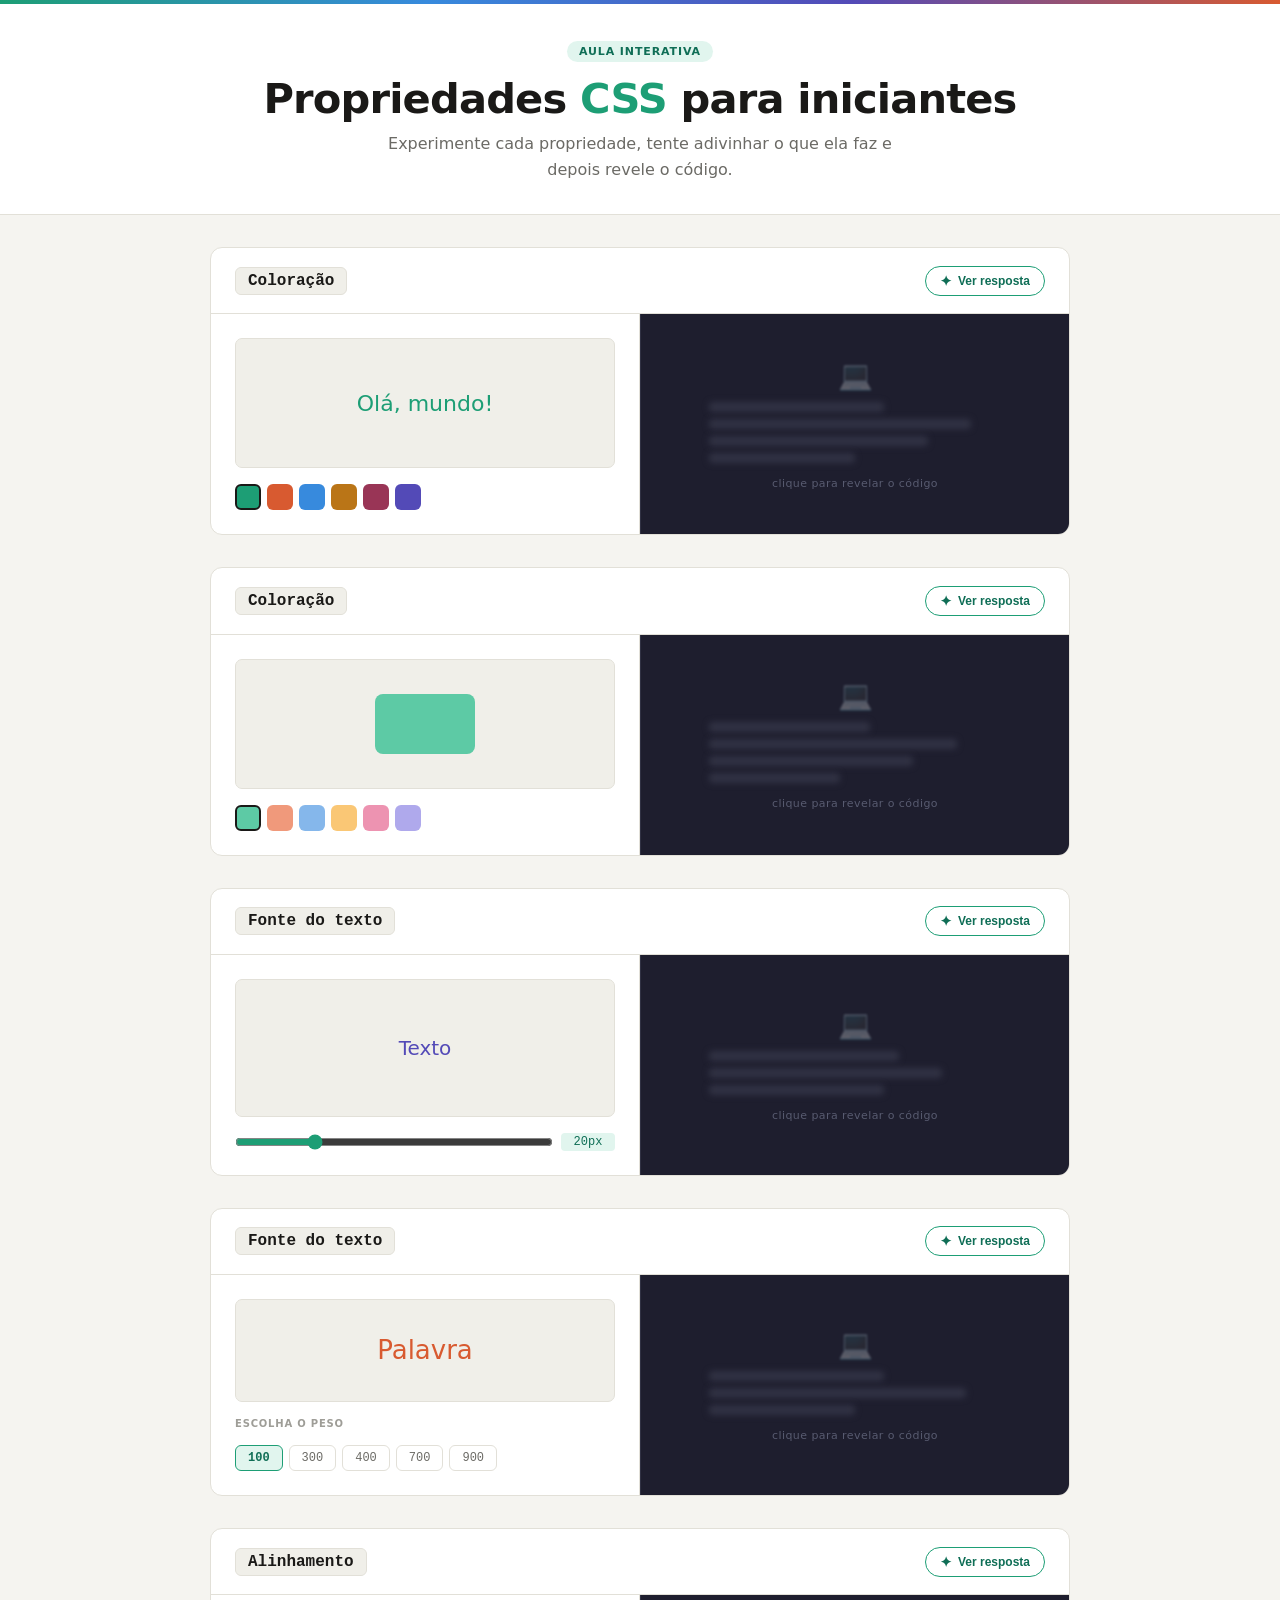
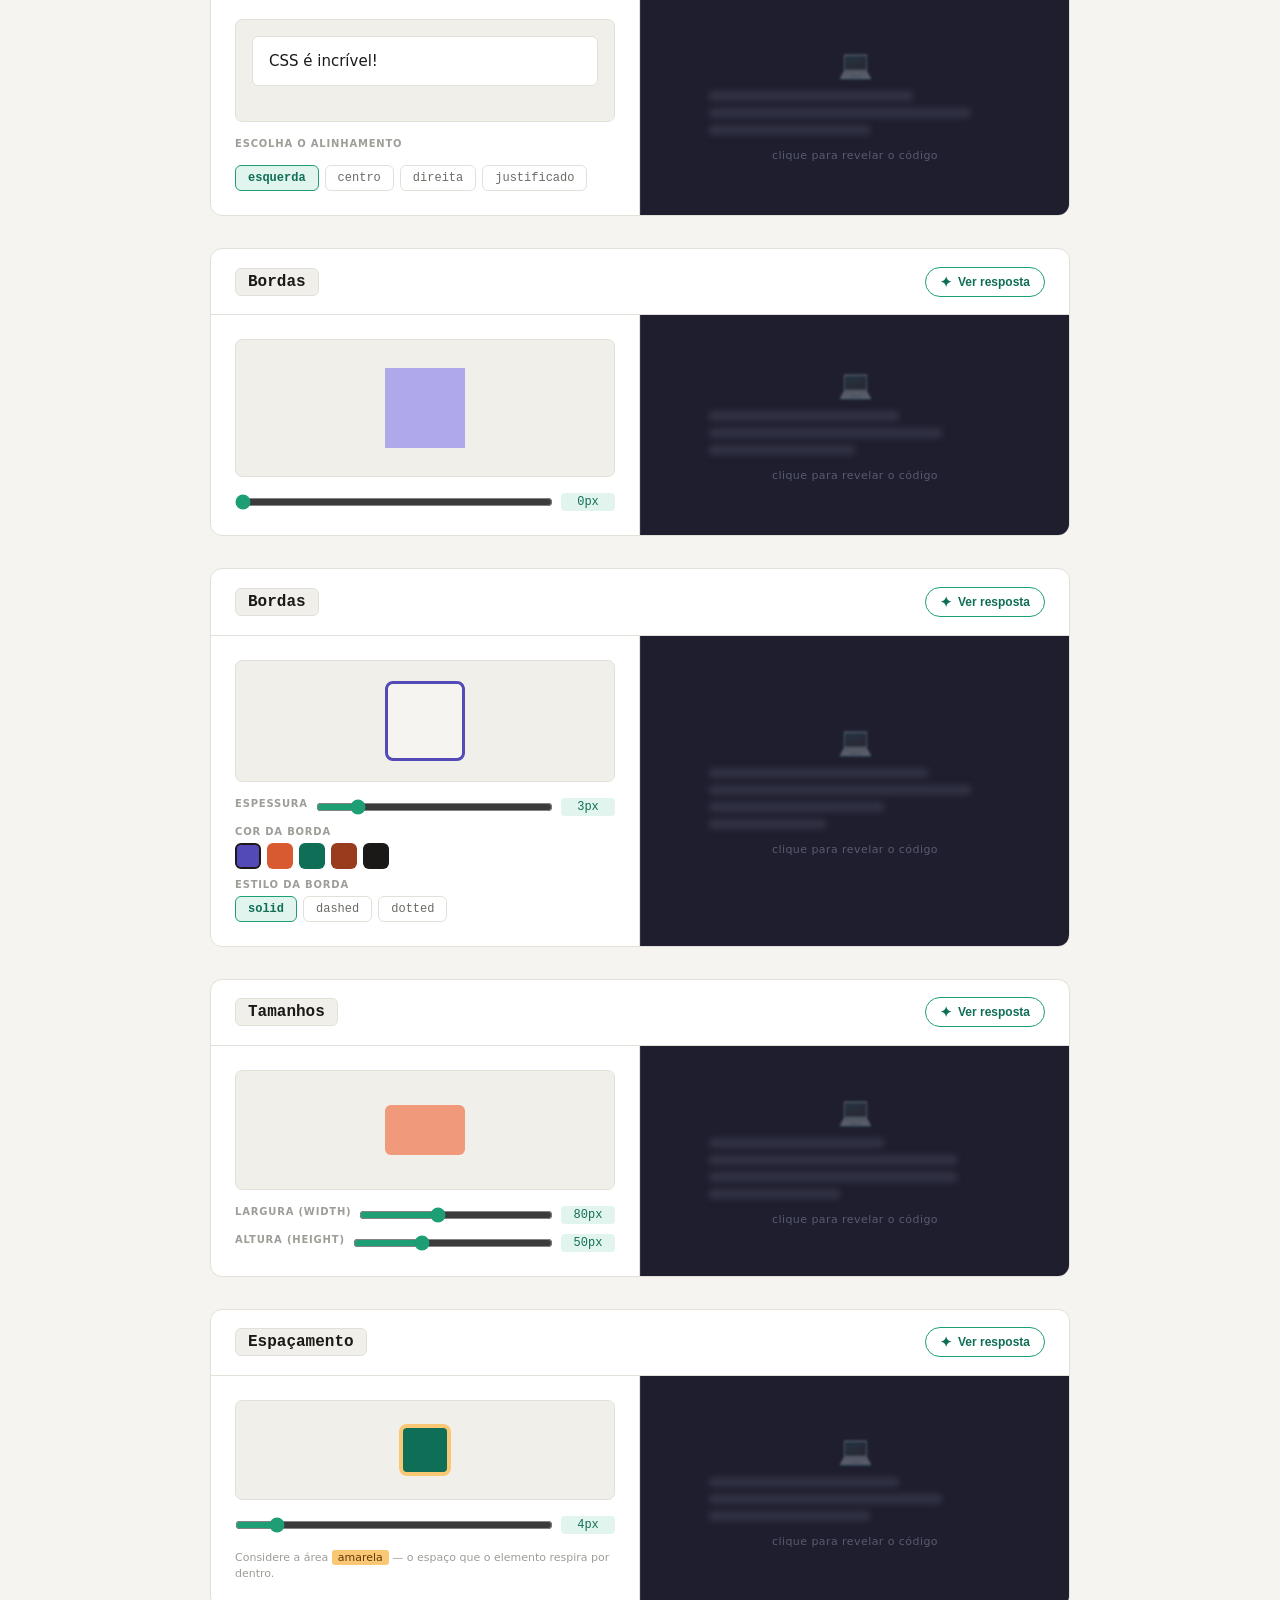
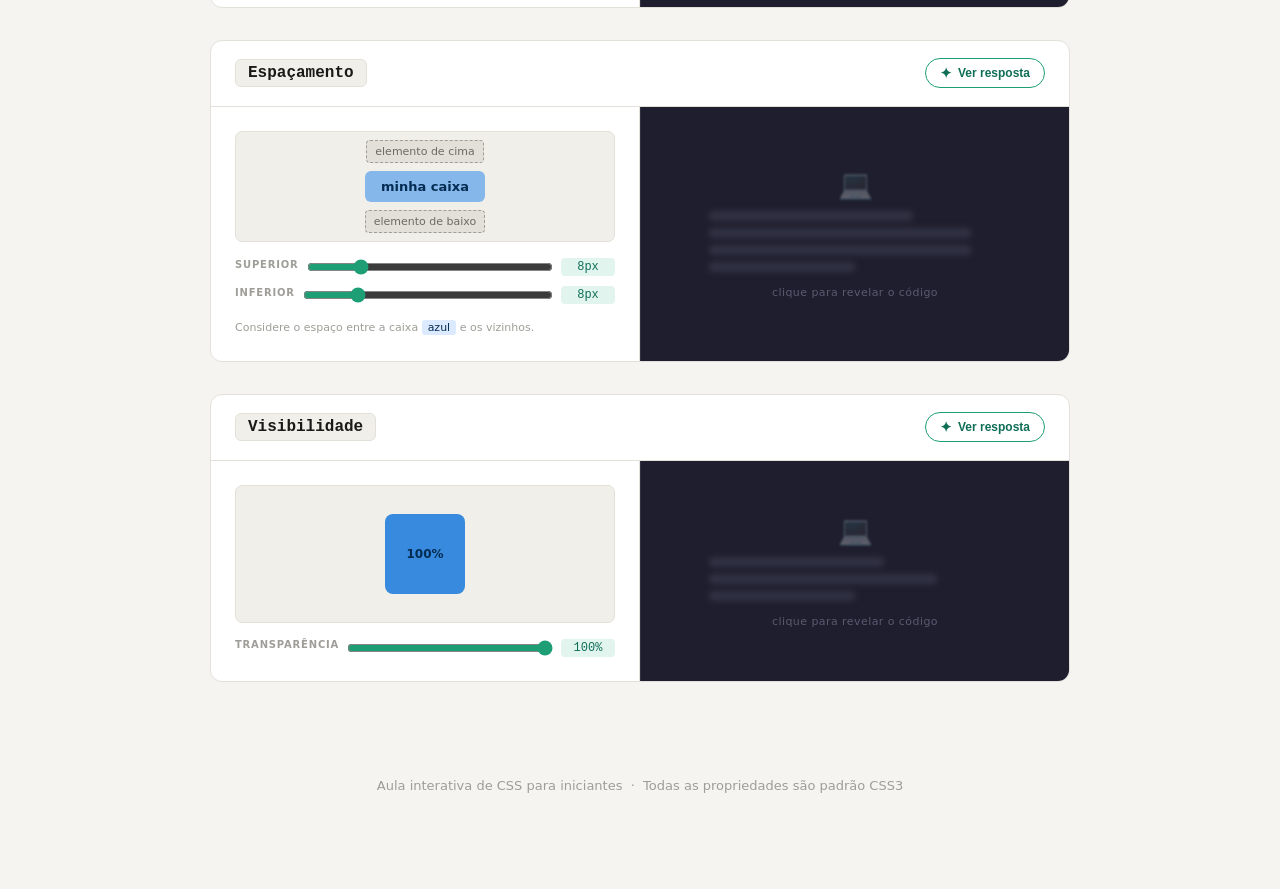
==== commit 0d7bd573: "Teste deploy" ====
--- a/index.html
+++ b/index.html
@@ -3,611 +3,1106 @@
 <head>
   <meta charset="UTF-8">
   <meta name="viewport" content="width=device-width, initial-scale=1.0">
-  <title>Missão Front-End: ID vs CLASS 🚀</title>
-  <link rel="stylesheet" href="style.css">
-  <!-- Ícones amigáveis para crianças -->
-  <link rel="stylesheet" href="https://cdnjs.cloudflare.com/ajax/libs/font-awesome/6.4.0/css/all.min.css">
+  <title>Propriedades CSS Iniciais</title>
+  <style>
+    * { box-sizing: border-box; margin: 0; padding: 0; }
+
+    :root {
+      --bg: #f5f4f0;
+      --surface: #ffffff;
+      --surface2: #f0efe9;
+      --border: #e2e0d8;
+      --text: #1a1917;
+      --text2: #6b6a65;
+      --text3: #9e9d97;
+      --accent: #1D9E75;
+      --accent-light: #E1F5EE;
+      --accent-dark: #0F6E56;
+      --code-bg: #1e1e2e;
+      --code-text: #cdd6f4;
+      --code-val: #a6e3a1;
+      --code-tag: #f38ba8;
+      --code-attr: #fab387;
+      --code-str: #a6e3a1;
+      --code-comment: #585b70;
+      --radius: 12px;
+      --radius-sm: 7px;
+    }
+
+    body {
+      font-family: 'Segoe UI', system-ui, -apple-system, sans-serif;
+      background: var(--bg);
+      color: var(--text);
+      min-height: 100vh;
+      padding-bottom: 4rem;
+    }
+
+    /* HEADER */
+    .header {
+      background: var(--surface);
+      border-bottom: 1px solid var(--border);
+      padding: 2.5rem 2rem 2rem;
+      text-align: center;
+      position: relative;
+      overflow: hidden;
+    }
+    .header::before {
+      content: '';
+      position: absolute;
+      top: 0; left: 0; right: 0;
+      height: 4px;
+      background: linear-gradient(90deg, #1D9E75, #378ADD, #534AB7, #D85A30);
+    }
+    .header-badge {
+      display: inline-block;
+      font-size: 11px;
+      font-weight: 600;
+      letter-spacing: 0.08em;
+      text-transform: uppercase;
+      color: var(--accent-dark);
+      background: var(--accent-light);
+      padding: 4px 12px;
+      border-radius: 20px;
+      margin-bottom: 12px;
+    }
+    .header h1 {
+      font-size: clamp(1.6rem, 4vw, 2.6rem);
+      font-weight: 700;
+      color: var(--text);
+      letter-spacing: -0.02em;
+      margin-bottom: 8px;
+    }
+    .header h1 span { color: var(--accent); }
+    .header p {
+      font-size: 1rem;
+      color: var(--text2);
+      max-width: 520px;
+      margin: 0 auto;
+      line-height: 1.6;
+    }
+    .header-stats {
+      display: flex;
+      justify-content: center;
+      gap: 2rem;
+      margin-top: 1.5rem;
+      flex-wrap: wrap;
+    }
+    .stat { text-align: center; }
+    .stat-num { font-size: 1.4rem; font-weight: 700; color: var(--text); }
+    .stat-lbl { font-size: 12px; color: var(--text3); }
+
+    /* MAIN */
+    .main { max-width: 900px; margin: 0 auto; padding: 2rem 1.25rem; }
+
+    /* CARD */
+    .card {
+      background: var(--surface);
+      border: 1px solid var(--border);
+      border-radius: var(--radius);
+      margin-bottom: 2rem;
+      overflow: hidden;
+    }
+
+    /* CARD HEADER — prop name + reveal button */
+    .card-header {
+      display: flex;
+      align-items: center;
+      gap: 12px;
+      padding: 1.1rem 1.5rem;
+      border-bottom: 1px solid var(--border);
+      flex-wrap: wrap;
+    }
+    .prop-tag {
+      font-family: 'Courier New', monospace;
+      font-size: 1rem;
+      font-weight: 700;
+      color: var(--text);
+      background: var(--surface2);
+      padding: 4px 12px;
+      border-radius: 6px;
+      border: 1px solid var(--border);
+    }
+
+    /* Description — hidden by default, revealed on click */
+    .prop-desc {
+      font-size: 0.9rem;
+      color: var(--text2);
+      display: none;
+      animation: fadeIn 0.35s ease;
+    }
+    .prop-desc.revealed { display: block; }
+
+    /* Reveal button */
+    .reveal-btn {
+      margin-left: auto;
+      display: flex;
+      align-items: center;
+      gap: 6px;
+      font-size: 12px;
+      font-weight: 600;
+      padding: 6px 14px;
+      border-radius: 20px;
+      border: 1.5px solid var(--accent);
+      background: transparent;
+      color: var(--accent-dark);
+      cursor: pointer;
+      transition: all 0.2s;
+      white-space: nowrap;
+    }
+    .reveal-btn:hover {
+      background: var(--accent-light);
+      transform: scale(1.03);
+    }
+    .reveal-btn.done {
+      border-color: var(--border);
+      color: var(--text3);
+      background: var(--surface2);
+      cursor: default;
+      transform: none;
+    }
+    .reveal-btn .btn-icon { font-size: 14px; transition: transform 0.3s; }
+
+
+    /* CARD BODY */
+    .card-body {
+      display: grid;
+      grid-template-columns: 1fr 1fr;
+      min-height: 220px;
+    }
+    @media (max-width: 620px) {
+      .card-body { grid-template-columns: 1fr; }
+    }
+
+    /* DEMO PANEL */
+    .demo-panel {
+      padding: 1.5rem;
+      border-right: 1px solid var(--border);
+      display: flex;
+      flex-direction: column;
+      gap: 1rem;
+    }
+    @media (max-width: 620px) {
+      .demo-panel { border-right: none; border-bottom: 1px solid var(--border); }
+    }
+    .panel-label {
+      font-size: 10px;
+      font-weight: 700;
+      text-transform: uppercase;
+      letter-spacing: 0.08em;
+      color: var(--text3);
+    }
+    .demo-stage {
+      background: var(--surface2);
+      border: 1px solid var(--border);
+      border-radius: var(--radius-sm);
+      min-height: 100px;
+      display: flex;
+      align-items: center;
+      justify-content: center;
+      padding: 1.25rem;
+      flex: 1;
+      position: relative;
+    }
+    .controls { display: flex; flex-direction: column; gap: 10px; }
+    .ctrl-row {
+      display: flex;
+      align-items: center;
+      gap: 8px;
+    }
+    .ctrl-row label {
+      font-size: 12px;
+      color: var(--text2);
+      min-width: 90px;
+    }
+    .ctrl-row input[type=range] {
+      flex: 1;
+      accent-color: var(--accent);
+      cursor: pointer;
+    }
+    .val-badge {
+      font-size: 12px;
+      font-family: 'Courier New', monospace;
+      color: var(--accent-dark);
+      background: var(--accent-light);
+      padding: 2px 8px;
+      border-radius: 4px;
+      min-width: 54px;
+      text-align: center;
+    }
+    .swatches { display: flex; gap: 6px; flex-wrap: wrap; }
+    .swatch {
+      width: 26px; height: 26px;
+      border-radius: 6px;
+      cursor: pointer;
+      border: 2px solid transparent;
+      transition: transform 0.15s, border-color 0.15s;
+    }
+    .swatch:hover { transform: scale(1.15); }
+    .swatch.active { border-color: var(--text); }
+    .btn-group { display: flex; gap: 6px; flex-wrap: wrap; }
+    .btn-opt {
+      font-size: 12px;
+      padding: 5px 12px;
+      border: 1px solid var(--border);
+      border-radius: 6px;
+      background: var(--surface);
+      color: var(--text2);
+      cursor: pointer;
+      transition: all 0.15s;
+      font-family: 'Courier New', monospace;
+    }
+    .btn-opt:hover { border-color: var(--accent); color: var(--accent); }
+    .btn-opt.active {
+      background: var(--accent-light);
+      border-color: var(--accent);
+      color: var(--accent-dark);
+      font-weight: 600;
+    }
+
+    /* CODE PANEL — hidden by default */
+    .code-panel {
+      background: var(--code-bg);
+      padding: 1.25rem 1.5rem;
+      display: none;
+      flex-direction: column;
+      gap: 10px;
+      animation: slideIn 0.4s ease;
+    }
+    .code-panel.revealed { display: flex; }
+
+    @keyframes fadeIn {
+      from { opacity: 0; transform: translateY(-4px); }
+      to   { opacity: 1; transform: translateY(0); }
+    }
+    @keyframes slideIn {
+      from { opacity: 0; transform: translateX(12px); }
+      to   { opacity: 1; transform: translateX(0); }
+    }
+
+    /* Hidden placeholder shown before reveal */
+    .code-placeholder {
+      background: var(--code-bg);
+      display: flex;
+      flex-direction: column;
+      align-items: center;
+      justify-content: center;
+      gap: 10px;
+      padding: 2rem;
+      cursor: pointer;
+      transition: background 0.2s;
+      border-left: 1px solid #313244;
+    }
+    .code-placeholder:hover { background: #252535; }
+    .code-placeholder.hidden { display: none; }
+    .code-placeholder-icon {
+      font-size: 28px;
+      opacity: 0.3;
+      filter: blur(1px);
+    }
+    .code-placeholder-lines {
+      display: flex;
+      flex-direction: column;
+      gap: 7px;
+      width: 80%;
+    }
+    .code-placeholder-line {
+      height: 10px;
+      border-radius: 4px;
+      background: #313244;
+      filter: blur(3px);
+    }
+    .code-placeholder-hint {
+      font-size: 11px;
+      color: #585b70;
+      letter-spacing: 0.04em;
+      margin-top: 4px;
+    }
+
+    .code-panel-label {
+      font-size: 10px;
+      font-weight: 700;
+      text-transform: uppercase;
+      letter-spacing: 0.08em;
+      color: #585b70;
+    }
+    pre.code-block {
+      font-family: 'Courier New', monospace;
+      font-size: 13px;
+      line-height: 1.8;
+      color: var(--code-text);
+      white-space: pre-wrap;
+      word-break: break-all;
+      background: none;
+      border: none;
+      padding: 0;
+    }
+    .c-tag { color: var(--code-tag); }
+    .c-attr { color: var(--code-attr); }
+    .c-str { color: var(--code-str); }
+    .c-prop { color: #89b4fa; }
+    .c-val-dynamic { color: var(--code-val); font-weight: 600; }
+    .c-comment { color: var(--code-comment); font-style: italic; }
+    .c-punc { color: #6c7086; }
+
+    .result-tag {
+      display: inline-block;
+      font-size: 10px;
+      padding: 2px 8px;
+      border-radius: 4px;
+      background: #313244;
+      color: #a6adc8;
+      font-family: 'Courier New', monospace;
+      margin-top: 4px;
+      transition: all 0.3s;
+    }
+    .result-tag strong { color: var(--code-val); }
+
+    /* Demo elements */
+    .demo-text-el {
+      font-size: 22px;
+      font-weight: 500;
+      transition: all 0.3s;
+      color: var(--text);
+      text-align: center;
+    }
+    .demo-box {
+      transition: all 0.3s;
+      display: flex;
+      align-items: center;
+      justify-content: center;
+    }
+
+    /* Footer */
+    .footer {
+      text-align: center;
+      padding: 2rem;
+      font-size: 13px;
+      color: var(--text3);
+    }
+  </style>
 </head>
 <body>
 
-  <!-- Barra Lateral de Navegação -->
-  <aside class="sidebar">
-    <div class="sidebar-brand">
-      <i class="fa-solid fa-code-branch brand-icon"></i>
-      <h2>Passos Mágicos</h2>
-      <span>Aula: ID e Class</span>
-    </div>
-    
-    <nav class="nav-menu">
-      <div class="progress-container">
-        <div class="progress-bar" id="progressBar"></div>
-      </div>
-
-      <button class="nav-item active" data-tab="welcome">
-        <i class="fa-solid fa-house"></i> <span>🏠 Início</span>
+<header class="header">
+  <div class="header-badge">Aula interativa</div>
+  <h1>Propriedades <span>CSS</span> para iniciantes</h1>
+  <p>Experimente cada propriedade, tente adivinhar o que ela faz e depois revele o código.</p>
+</header>
+
+<main class="main">
+
+  <!-- ===== COLOR ===== -->
+  <div class="card">
+    <div class="card-header">
+      <span class="prop-tag">Coloração</span>
+      <span class="prop-desc" id="desc-color">Muda a cor do texto de um elemento.</span>
+      <button class="reveal-btn" onclick="reveal('color', this)">
+        <span class="btn-icon">✦</span> Ver resposta
       </button>
-      <button class="nav-item" data-tab="class-concept">
-        <i class="fa-solid fa-users"></i> <span>👥 O que é Class?</span>
+    </div>
+    <div class="card-body">
+      <div class="demo-panel">
+        <div class="demo-stage">
+          <span id="color-text" class="demo-text-el" style="color:#1D9E75;">Olá, mundo!</span>
+        </div>
+        <div class="controls">
+          <div>
+          <div class="swatches">
+            <div class="swatch active" style="background:#1D9E75" data-c="#1D9E75" data-name="verde" onclick="pickColor(this)"></div>
+            <div class="swatch" style="background:#D85A30" data-c="#D85A30" data-name="laranja" onclick="pickColor(this)"></div>
+            <div class="swatch" style="background:#378ADD" data-c="#378ADD" data-name="azul" onclick="pickColor(this)"></div>
+            <div class="swatch" style="background:#BA7517" data-c="#BA7517" data-name="dourado" onclick="pickColor(this)"></div>
+            <div class="swatch" style="background:#993556" data-c="#993556" data-name="rosa" onclick="pickColor(this)"></div>
+            <div class="swatch" style="background:#534AB7" data-c="#534AB7" data-name="roxo" onclick="pickColor(this)"></div>
+          </div></div>
+        </div>
+      </div>
+      <div class="code-placeholder" id="ph-color" onclick="reveal('color', document.querySelector('[onclick*=color]'))">
+        <div class="code-placeholder-icon">💻</div>
+        <div class="code-placeholder-lines">
+          <div class="code-placeholder-line" style="width:60%"></div>
+          <div class="code-placeholder-line" style="width:90%"></div>
+          <div class="code-placeholder-line" style="width:75%"></div>
+          <div class="code-placeholder-line" style="width:50%"></div>
+        </div>
+        <div class="code-placeholder-hint">clique para revelar o código</div>
+      </div>
+      <div class="code-panel" id="code-color">
+        <div class="code-panel-label">📄 Código</div>
+        <pre class="code-block"><span class="c-comment">/* HTML */</span>
+          <span class="c-tag">&lt;p</span> <span class="c-attr">class</span><span class="c-punc">=</span><span class="c-str">"meu-texto"</span><span class="c-tag">&gt;</span>
+            Olá, mundo!
+          <span class="c-tag">&lt;/p&gt;</span>
+
+          <span class="c-comment">/* CSS */</span>
+          <span class="c-prop">.meu-texto</span> <span class="c-punc">{</span>
+            <span class="c-prop">color</span><span class="c-punc">:</span> <span class="c-val-dynamic" id="color-code">#1D9E75</span><span class="c-punc">;</span>
+          <span class="c-punc">}</span></pre>
+        <div class="result-tag">resultado → texto em <strong id="color-name">verde</strong></div>
+      </div>
+    </div>
+  </div>
+
+  <!-- ===== BACKGROUND-COLOR ===== -->
+  <div class="card">
+    <div class="card-header">
+      <span class="prop-tag">Coloração</span>
+      <span class="prop-desc" id="desc-bg">Muda a cor de fundo de um elemento.</span>
+      <button class="reveal-btn" onclick="reveal('bg', this)">
+        <span class="btn-icon">✦</span> Ver resposta
       </button>
-      <button class="nav-item" data-tab="id-concept">
-        <i class="fa-solid fa-id-card"></i> <span>🆔 O que é ID?</span>
+    </div>
+    <div class="card-body">
+      <div class="demo-panel">
+        <div class="demo-stage">
+          <div id="bg-box" class="demo-box" style="width:100px;height:60px;border-radius:8px;background:#5DCAA5;"></div>
+        </div>
+        <div class="controls">
+          <div>
+          <div class="swatches">
+            <div class="swatch active" style="background:#5DCAA5" data-c="#5DCAA5" data-name="teal" onclick="pickBg(this)"></div>
+            <div class="swatch" style="background:#F0997B" data-c="#F0997B" data-name="salmão" onclick="pickBg(this)"></div>
+            <div class="swatch" style="background:#85B7EB" data-c="#85B7EB" data-name="azul claro" onclick="pickBg(this)"></div>
+            <div class="swatch" style="background:#FAC775" data-c="#FAC775" data-name="âmbar" onclick="pickBg(this)"></div>
+            <div class="swatch" style="background:#ED93B1" data-c="#ED93B1" data-name="rosa" onclick="pickBg(this)"></div>
+            <div class="swatch" style="background:#AFA9EC" data-c="#AFA9EC" data-name="lavanda" onclick="pickBg(this)"></div>
+          </div></div>
+        </div>
+      </div>
+      <div class="code-placeholder" id="ph-bg" onclick="reveal('bg', document.querySelector('[onclick*=bg]'))">
+        <div class="code-placeholder-icon">💻</div>
+        <div class="code-placeholder-lines">
+          <div class="code-placeholder-line" style="width:55%"></div>
+          <div class="code-placeholder-line" style="width:85%"></div>
+          <div class="code-placeholder-line" style="width:70%"></div>
+          <div class="code-placeholder-line" style="width:45%"></div>
+        </div>
+        <div class="code-placeholder-hint">clique para revelar o código</div>
+      </div>
+      <div class="code-panel" id="code-bg">
+        <div class="code-panel-label">📄 Código</div>
+        <pre class="code-block"><span class="c-comment">/* HTML */</span>
+<span class="c-tag">&lt;div</span> <span class="c-attr">class</span><span class="c-punc">=</span><span class="c-str">"caixa"</span><span class="c-tag">&gt;&lt;/div&gt;</span>
+
+<span class="c-comment">/* CSS */</span>
+<span class="c-prop">.caixa</span> <span class="c-punc">{</span>
+  <span class="c-prop">background-color</span><span class="c-punc">:</span> <span class="c-val-dynamic" id="bg-code">#5DCAA5</span><span class="c-punc">;</span>
+<span class="c-punc">}</span></pre>
+        <div class="result-tag">resultado → fundo <strong id="bg-name">teal</strong></div>
+      </div>
+    </div>
+  </div>
+
+  <!-- ===== FONT-SIZE ===== -->
+  <div class="card">
+    <div class="card-header">
+      <span class="prop-tag">Fonte do texto</span>
+      <span class="prop-desc" id="desc-fs">Controla o tamanho das letras.</span>
+      <button class="reveal-btn" onclick="reveal('fs', this)">
+        <span class="btn-icon">✦</span> Ver resposta
       </button>
-      <button class="nav-item" data-tab="compare-table">
-        <i class="fa-solid fa-scale-balanced"></i> <span>⚖️ ID vs Class</span>
+    </div>
+    <div class="card-body">
+      <div class="demo-panel">
+        <div class="demo-stage">
+          <span id="fs-text" class="demo-text-el" style="font-size:20px;color:#534AB7;">Texto</span>
+        </div>
+        <div class="controls">
+          <div class="ctrl-row">
+            <input type="range" min="10" max="52" value="20" oninput="setFs(this.value)">
+            <span class="val-badge" id="fs-val">20px</span>
+          </div>
+        </div>
+      </div>
+      <div class="code-placeholder" id="ph-fs" onclick="reveal('fs', document.querySelector('[onclick*=fs]'))">
+        <div class="code-placeholder-icon">💻</div>
+        <div class="code-placeholder-lines">
+          <div class="code-placeholder-line" style="width:65%"></div>
+          <div class="code-placeholder-line" style="width:80%"></div>
+          <div class="code-placeholder-line" style="width:60%"></div>
+        </div>
+        <div class="code-placeholder-hint">clique para revelar o código</div>
+      </div>
+      <div class="code-panel" id="code-fs">
+        <div class="code-panel-label">📄 Código</div>
+        <pre class="code-block"><span class="c-comment">/* HTML */</span>
+<span class="c-tag">&lt;p</span> <span class="c-attr">class</span><span class="c-punc">=</span><span class="c-str">"titulo"</span><span class="c-tag">&gt;</span>Texto<span class="c-tag">&lt;/p&gt;</span>
+
+<span class="c-comment">/* CSS */</span>
+<span class="c-prop">.titulo</span> <span class="c-punc">{</span>
+  <span class="c-prop">font-size</span><span class="c-punc">:</span> <span class="c-val-dynamic" id="fs-code">20px</span><span class="c-punc">;</span>
+<span class="c-punc">}</span></pre>
+        <div class="result-tag">resultado → letras com <strong id="fs-res">20px</strong> de altura</div>
+      </div>
+    </div>
+  </div>
+
+  <!-- ===== FONT-WEIGHT ===== -->
+  <div class="card">
+    <div class="card-header">
+      <span class="prop-tag">Fonte do texto</span>
+      <span class="prop-desc" id="desc-fw">Controla a espessura do texto — de fino a negrito.</span>
+      <button class="reveal-btn" onclick="reveal('fw', this)">
+        <span class="btn-icon">✦</span> Ver resposta
       </button>
-      <button class="nav-item" data-tab="game-associate">
-        <i class="fa-solid fa-gamepad"></i> <span>🎮 Jogo: Qual o Tipo?</span>
+    </div>
+    <div class="card-body">
+      <div class="demo-panel">
+        <div class="demo-stage">
+          <span id="fw-text" class="demo-text-el" style="font-size:26px;font-weight:100;color:#D85A30;">Palavra</span>
+        </div>
+        <div class="controls">
+          <div class="panel-label" style="margin-bottom:6px;">Escolha o peso</div>
+          <div class="btn-group">
+            <button class="btn-opt active" onclick="setFw(100,'100 — fino',this)">100</button>
+            <button class="btn-opt" onclick="setFw(300,'300 — leve',this)">300</button>
+            <button class="btn-opt" onclick="setFw(400,'400 — normal',this)">400</button>
+            <button class="btn-opt" onclick="setFw(700,'700 — negrito',this)">700</button>
+            <button class="btn-opt" onclick="setFw(900,'900 — extranegrito',this)">900</button>
+          </div>
+        </div>
+      </div>
+      <div class="code-placeholder" id="ph-fw" onclick="reveal('fw', document.querySelector('[onclick*=fw]'))">
+        <div class="code-placeholder-icon">💻</div>
+        <div class="code-placeholder-lines">
+          <div class="code-placeholder-line" style="width:60%"></div>
+          <div class="code-placeholder-line" style="width:88%"></div>
+          <div class="code-placeholder-line" style="width:50%"></div>
+        </div>
+        <div class="code-placeholder-hint">clique para revelar o código</div>
+      </div>
+      <div class="code-panel" id="code-fw">
+        <div class="code-panel-label">📄 Código</div>
+        <pre class="code-block"><span class="c-comment">/* HTML */</span>
+<span class="c-tag">&lt;p</span> <span class="c-attr">class</span><span class="c-punc">=</span><span class="c-str">"texto"</span><span class="c-tag">&gt;</span>Palavra<span class="c-tag">&lt;/p&gt;</span>
+
+<span class="c-comment">/* CSS */</span>
+<span class="c-prop">.texto</span> <span class="c-punc">{</span>
+  <span class="c-prop">font-weight</span><span class="c-punc">:</span> <span class="c-val-dynamic" id="fw-code">100</span><span class="c-punc">;</span>
+<span class="c-punc">}</span></pre>
+        <div class="result-tag">resultado → <strong id="fw-res">100 — fino</strong></div>
+      </div>
+    </div>
+  </div>
+
+  <!-- ===== TEXT-ALIGN ===== -->
+  <div class="card">
+    <div class="card-header">
+      <span class="prop-tag">Alinhamento</span>
+      <span class="prop-desc" id="desc-ta">Alinha o texto horizontalmente dentro do elemento.</span>
+      <button class="reveal-btn" onclick="reveal('ta', this)">
+        <span class="btn-icon">✦</span> Ver resposta
       </button>
-      <button class="nav-item" data-tab="game-code">
-        <i class="fa-solid fa-puzzle-piece"></i> <span>🧩 Jogo: Código Secreto</span>
+    </div>
+    <div class="card-body">
+      <div class="demo-panel">
+        <div class="demo-stage" style="display:block; padding:16px; min-height:100px;">
+          <div style="background:white;border:1px solid #e2e0d8;border-radius:6px;padding:12px 16px;width:100%;">
+            <p id="ta-text" style="text-align:left;transition:all 0.3s;color:#1a1917;font-size:15px;line-height:1.6;">CSS é incrível!</p>
+          </div>
+        </div>
+        <div class="controls">
+          <div class="panel-label" style="margin-bottom:6px;">Escolha o alinhamento</div>
+          <div class="btn-group">
+            <button class="btn-opt active" onclick="setAlign('left','esquerda',this)">esquerda</button>
+            <button class="btn-opt" onclick="setAlign('center','centralizado',this)">centro</button>
+            <button class="btn-opt" onclick="setAlign('right','direita',this)">direita</button>
+            <button class="btn-opt" onclick="setAlign('justify','justificado',this)">justificado</button>
+          </div>
+        </div>
+      </div>
+      <div class="code-placeholder" id="ph-ta" onclick="reveal('ta', document.querySelector('[onclick*=ta]'))">
+        <div class="code-placeholder-icon">💻</div>
+        <div class="code-placeholder-lines">
+          <div class="code-placeholder-line" style="width:70%"></div>
+          <div class="code-placeholder-line" style="width:90%"></div>
+          <div class="code-placeholder-line" style="width:55%"></div>
+        </div>
+        <div class="code-placeholder-hint">clique para revelar o código</div>
+      </div>
+      <div class="code-panel" id="code-ta">
+        <div class="code-panel-label">📄 Código</div>
+        <pre class="code-block"><span class="c-comment">/* HTML */</span>
+<span class="c-tag">&lt;p</span> <span class="c-attr">class</span><span class="c-punc">=</span><span class="c-str">"paragrafo"</span><span class="c-tag">&gt;</span>
+  CSS é incrível!
+<span class="c-tag">&lt;/p&gt;</span>
+
+<span class="c-comment">/* CSS */</span>
+<span class="c-prop">.paragrafo</span> <span class="c-punc">{</span>
+  <span class="c-prop">text-align</span><span class="c-punc">:</span> <span class="c-val-dynamic" id="ta-code">left</span><span class="c-punc">;</span>
+<span class="c-punc">}</span></pre>
+        <div class="result-tag">resultado → texto <strong id="ta-res">à esquerda</strong></div>
+      </div>
+    </div>
+  </div>
+
+  <!-- ===== BORDER-RADIUS ===== -->
+  <div class="card">
+    <div class="card-header">
+      <span class="prop-tag">Bordas</span>
+      <span class="prop-desc" id="desc-br">Arredonda os cantos de um elemento — de quadrado a círculo.</span>
+      <button class="reveal-btn" onclick="reveal('br', this)">
+        <span class="btn-icon">✦</span> Ver resposta
       </button>
-      <button class="nav-item" data-tab="sandbox">
-        <i class="fa-solid fa-flask"></i> <span>🧪 Lab dos Aliens</span>
+    </div>
+    <div class="card-body">
+      <div class="demo-panel">
+        <div class="demo-stage">
+          <div id="br-box" class="demo-box" style="width:80px;height:80px;background:#AFA9EC;border-radius:0px;"></div>
+        </div>
+        <div class="controls">
+          <div class="ctrl-row">
+            <input type="range" min="0" max="50" value="0" oninput="setBr(this.value)">
+            <span class="val-badge" id="br-val">0px</span>
+          </div>
+        </div>
+      </div>
+      <div class="code-placeholder" id="ph-br" onclick="reveal('br', document.querySelector('[onclick*=br]'))">
+        <div class="code-placeholder-icon">💻</div>
+        <div class="code-placeholder-lines">
+          <div class="code-placeholder-line" style="width:65%"></div>
+          <div class="code-placeholder-line" style="width:80%"></div>
+          <div class="code-placeholder-line" style="width:50%"></div>
+        </div>
+        <div class="code-placeholder-hint">clique para revelar o código</div>
+      </div>
+      <div class="code-panel" id="code-br">
+        <div class="code-panel-label">📄 Código</div>
+        <pre class="code-block"><span class="c-comment">/* HTML */</span>
+<span class="c-tag">&lt;div</span> <span class="c-attr">class</span><span class="c-punc">=</span><span class="c-str">"caixa"</span><span class="c-tag">&gt;&lt;/div&gt;</span>
+
+<span class="c-comment">/* CSS */</span>
+<span class="c-prop">.caixa</span> <span class="c-punc">{</span>
+  <span class="c-prop">border-radius</span><span class="c-punc">:</span> <span class="c-val-dynamic" id="br-code">0px</span><span class="c-punc">;</span>
+<span class="c-punc">}</span></pre>
+        <div class="result-tag">resultado → <strong id="br-res">sem arredondamento</strong></div>
+      </div>
+    </div>
+  </div>
+
+  <!-- ===== BORDER ===== -->
+  <div class="card">
+    <div class="card-header">
+      <span class="prop-tag">Bordas</span>
+      <span class="prop-desc" id="desc-bd">Adiciona uma moldura ao redor do elemento.</span>
+      <button class="reveal-btn" onclick="reveal('bd', this)">
+        <span class="btn-icon">✦</span> Ver resposta
       </button>
-      <button class="nav-item" data-tab="practice">
-        <i class="fa-solid fa-laptop-code"></i> <span>💻 Mão na Massa</span>
+    </div>
+    <div class="card-body">
+      <div class="demo-panel">
+        <div class="demo-stage">
+          <div id="bd-box" class="demo-box" style="width:80px;height:80px;border-radius:8px;background:#f5f4f0;border:3px solid #534AB7;"></div>
+        </div>
+        <div class="controls">
+          <div class="ctrl-row">
+            <div class="panel-label" style="margin-bottom:6px;">espessura</div>
+            <input type="range" min="1" max="14" value="3" oninput="setBd(this.value)">
+            <span class="val-badge" id="bd-val">3px</span>
+          </div>
+          <div>
+            <div class="panel-label" style="margin-bottom:6px;">Cor da borda</div>
+            <div class="swatches">
+              <div class="swatch active" style="background:#534AB7" data-c="#534AB7" onclick="setBdColor(this)"></div>
+              <div class="swatch" style="background:#D85A30" data-c="#D85A30" onclick="setBdColor(this)"></div>
+              <div class="swatch" style="background:#0F6E56" data-c="#0F6E56" onclick="setBdColor(this)"></div>
+              <div class="swatch" style="background:#993C1D" data-c="#993C1D" onclick="setBdColor(this)"></div>
+              <div class="swatch" style="background:#1a1917" data-c="#1a1917" onclick="setBdColor(this)"></div>
+            </div>
+          </div>
+          <div>
+            <div class="panel-label" style="margin-bottom:6px;">Estilo da borda</div>
+            <div class="btn-group">
+              <button class="btn-opt active" onclick="setBdStyle('solid',this)">solid</button>
+              <button class="btn-opt" onclick="setBdStyle('dashed',this)">dashed</button>
+              <button class="btn-opt" onclick="setBdStyle('dotted',this)">dotted</button>
+            </div>
+          </div>
+        </div>
+      </div>
+      <div class="code-placeholder" id="ph-bd" onclick="reveal('bd', document.querySelector('[onclick*=bd]'))">
+        <div class="code-placeholder-icon">💻</div>
+        <div class="code-placeholder-lines">
+          <div class="code-placeholder-line" style="width:75%"></div>
+          <div class="code-placeholder-line" style="width:90%"></div>
+          <div class="code-placeholder-line" style="width:60%"></div>
+          <div class="code-placeholder-line" style="width:40%"></div>
+        </div>
+        <div class="code-placeholder-hint">clique para revelar o código</div>
+      </div>
+      <div class="code-panel" id="code-bd">
+        <div class="code-panel-label">📄 Código</div>
+        <pre class="code-block"><span class="c-comment">/* HTML */</span>
+<span class="c-tag">&lt;div</span> <span class="c-attr">class</span><span class="c-punc">=</span><span class="c-str">"caixa"</span><span class="c-tag">&gt;&lt;/div&gt;</span>
+
+<span class="c-comment">/* CSS — atalho: */</span>
+<span class="c-comment">/* espessura | estilo | cor */</span>
+<span class="c-prop">.caixa</span> <span class="c-punc">{</span>
+  <span class="c-prop">border</span><span class="c-punc">:</span> <span class="c-val-dynamic" id="bd-code">3px solid #534AB7</span><span class="c-punc">;</span>
+<span class="c-punc">}</span></pre>
+        <div class="result-tag">resultado → borda <strong id="bd-res">3px sólida</strong></div>
+      </div>
+    </div>
+  </div>
+
+  <!-- ===== WIDTH / HEIGHT ===== -->
+  <div class="card">
+    <div class="card-header">
+      <span class="prop-tag">Tamanhos</span>
+      <span class="prop-desc" id="desc-wh">Define a largura e a altura de um elemento.</span>
+      <button class="reveal-btn" onclick="reveal('wh', this)">
+        <span class="btn-icon">✦</span> Ver resposta
       </button>
-    </nav>
-  </aside>
-
-  <!-- Conteúdo Principal -->
-  <main class="main-content">
-
-    <!-- TAB 1: BOAS VINDAS -->
-    <section class="tab-panel active" id="welcome">
-      <div class="welcome-card">
-        <div class="sparkles-container">🌟 🚀 ✨ 👾</div>
-        <h1 class="glow-text">Bem-vindo à Missão: ID vs CLASS!</h1>
-        <p class="subtitle">Hoje você vai aprender a dar estilo às suas páginas web como um verdadeiro mestre! Vamos descobrir a diferença entre grupos e identidades únicas.</p>
-        
-        <div class="adventure-banner">
-          <div class="banner-text">
-            <h3>Sua missão hoje:</h3>
-            <ul>
-              <li><i class="fa-solid fa-check text-accent"></i> Descobrir como mudar a cor de vários elementos juntos (Class)</li>
-              <li><i class="fa-solid fa-check text-accent"></i> Descobrir como aplicar um estilo exclusivo a um único elemento (ID)</li>
-              <li><i class="fa-solid fa-check text-accent"></i> Vencer dois desafios e desbloquear o Laboratório dos Aliens</li>
-            </ul>
-          </div>
-          <div class="banner-character">👾</div>
-        </div>
-
-        <button class="btn-start next-tab-btn" data-next="class-concept">
-          Começar Aventura <i class="fa-solid fa-arrow-right"></i>
-        </button>
-      </div>
-    </section>
-
-    <!-- TAB 2: CONCEITO DE CLASS -->
-    <section class="tab-panel" id="class-concept">
-      <div class="card">
-        <div class="card-header">
-          <span class="badge badge-class">Grupo</span>
-          <h2>A Classe: O Uniforme do Grupo (<code>class</code>)</h2>
-        </div>
-        <div class="card-body-layout">
-          <div class="content-text">
-            <p class="explanation">
-              Pense na **Class (Classe)** como o <strong>uniforme da sua escola</strong>, a cor da camiseta de um time ou até uma raça de cachorro (como todos os "Poodles"). 
-            </p>
-            <p class="explanation-sub">
-              Se 10 alunos vestem o uniforme azul da escola, todos compartilham a mesma característica visual. No CSS, se usamos uma classe, podemos estilizar vários elementos de uma vez só!
-            </p>
-
-            <div class="analogy-box">
-              <h4>🎭 Exemplos no Mundo Real:</h4>
-              <ul>
-                <li><i class="fa-solid fa-shirt"></i> O uniforme azul dos alunos da sala</li>
-                <li><i class="fa-solid fa-gamepad"></i> Todos os minérios do Minecraft</li>
-                <li><i class="fa-solid fa-soccer-ball"></i> Os jogadores da seleção do Brasil na Copa</li>
-              </ul>
-            </div>
-
-            <div class="syntax-box">
-              <h4>📝 Como se escreve:</h4>
-              <div class="code-editor">
-                <div class="code-title">HTML</div>
-                <pre><code><span class="tag">&lt;p</span> <span class="attr">class</span>=<span class="string">"time-azul"</span><span class="tag">&gt;</span>João<span class="tag">&lt;/p&gt;</span>
-<span class="tag">&lt;p</span> <span class="attr">class</span>=<span class="string">"time-azul"</span><span class="tag">&gt;</span>Mariana<span class="tag">&lt;/p&gt;</span></code></pre>
-                
-                <div class="code-title">CSS</div>
-                <pre><code><span class="comment">/* O ponto (.) indica que é uma CLASS! */</span>
-<span class="selector">.time-azul</span> {
-  <span class="property">color</span>: <span class="value">blue</span>;
-  <span class="property">font-weight</span>: <span class="value">bold</span>;
-}</code></pre>
-              </div>
-            </div>
-          </div>
-
-          <div class="content-visual">
-            <div class="visual-container class-visual">
-              <div class="visual-title">CSS em Ação: .time-azul</div>
-              <div class="students-grid">
-                <div class="student-avatar shirt-blue">
-                  <div class="avatar-head">👦</div>
-                  <div class="avatar-tag">&lt;p class="time-azul"&gt;</div>
-                </div>
-                <div class="student-avatar shirt-blue">
-                  <div class="avatar-head">👧</div>
-                  <div class="avatar-tag">&lt;p class="time-azul"&gt;</div>
-                </div>
-                <div class="student-avatar shirt-blue">
-                  <div class="avatar-head">🧑</div>
-                  <div class="avatar-tag">&lt;p class="time-azul"&gt;</div>
-                </div>
-              </div>
-              <p class="visual-caption">Todos os parágrafos com a classe <strong>time-azul</strong> ficam de camiseta azul automaticamente!</p>
-            </div>
-          </div>
-        </div>
-
-        <div class="card-footer">
-          <button class="btn-secondary prev-tab-btn" data-prev="welcome"><i class="fa-solid fa-arrow-left"></i> Voltar</button>
-          <button class="btn-primary next-tab-btn" data-next="id-concept">Próximo Conceito <i class="fa-solid fa-arrow-right"></i></button>
-        </div>
-      </div>
-    </section>
-
-    <!-- TAB 3: CONCEITO DE ID -->
-    <section class="tab-panel" id="id-concept">
-      <div class="card">
-        <div class="card-header">
-          <span class="badge badge-id">Exclusivo</span>
-          <h2>O ID: A Identidade Secreta Única (<code>id</code>)</h2>
-        </div>
-        <div class="card-body-layout">
-          <div class="content-text">
-            <p class="explanation">
-              Pense no **ID** como a sua **carteira de identidade (RG)**, sua impressão digital ou o seu **nickname único** no jogo. 
-            </p>
-            <p class="explanation-sub">
-              Não existem duas pessoas com a mesma identidade ou placa de carro! Por isso, o ID é usado para alterar **exclusivamente um elemento único** na página toda. Nunca repita o mesmo ID em mais de um elemento!
-            </p>
-
-            <div class="analogy-box">
-              <h4>🎭 Exemplos no Mundo Real:</h4>
-              <ul>
-                <li><i class="fa-solid fa-id-card"></i> O número do seu RG ou CPF</li>
-                <li><i class="fa-solid fa-fingerprint"></i> A sua impressão digital</li>
-                <li><i class="fa-solid fa-at"></i> O apelido exclusivo <code>super_ninja_123</code> no Roblox</li>
-              </ul>
-            </div>
-
-            <div class="syntax-box">
-              <h4>📝 Como se escreve:</h4>
-              <div class="code-editor">
-                <div class="code-title">HTML</div>
-                <pre><code><span class="tag">&lt;p</span> <span class="attr">id</span>=<span class="string">"capitao"</span><span class="tag">&gt;</span>Carlos<span class="tag">&lt;/p&gt;</span></code></pre>
-                
-                <div class="code-title">CSS</div>
-                <pre><code><span class="comment">/* A hashtag (#) indica que é um ID! */</span>
-<span class="selector">#capitao</span> {
-  <span class="property">color</span>: <span class="value">gold</span>;
-  <span class="property">font-size</span>: <span class="value">24px</span>;
-}</code></pre>
-              </div>
-            </div>
-          </div>
-
-          <div class="content-visual">
-            <div class="visual-container id-visual">
-              <div class="visual-title">CSS em Ação: #capitao</div>
-              <div class="students-grid flex-column">
-                <div class="student-avatar shirt-gray">
-                  <div class="avatar-head">👦</div>
-                  <div class="avatar-tag">&lt;p&gt; comum</div>
-                </div>
-                <div class="student-avatar shirt-gold pulse-effect">
-                  <div class="avatar-head">👑 🧑</div>
-                  <div class="avatar-tag">&lt;p id="capitao"&gt;</div>
-                </div>
-                <div class="student-avatar shirt-gray">
-                  <div class="avatar-head">👧</div>
-                  <div class="avatar-tag">&lt;p&gt; comum</div>
-                </div>
-              </div>
-              <p class="visual-caption">Apenas o elemento com o ID <strong>capitao</strong> ganha a coroa e a roupa dourada!</p>
-            </div>
-          </div>
-        </div>
-
-        <div class="card-footer">
-          <button class="btn-secondary prev-tab-btn" data-prev="class-concept"><i class="fa-solid fa-arrow-left"></i> Voltar</button>
-          <button class="btn-primary next-tab-btn" data-next="compare-table">Tabela Comparativa <i class="fa-solid fa-arrow-right"></i></button>
-        </div>
-      </div>
-    </section>
-
-    <!-- TAB 4: TABELA COMPARATIVA -->
-    <section class="tab-panel" id="compare-table">
-      <div class="card">
-        <div class="card-header">
-          <span class="badge badge-accent">Resumo</span>
-          <h2>A Batalha Final: ID vs CLASS</h2>
-        </div>
-        
-        <div class="compare-container">
-          <div class="compare-card class-side">
-            <div class="compare-icon"><i class="fa-solid fa-users"></i></div>
-            <h3>. CLASS (Classe)</h3>
-            <ul class="compare-list">
-              <li><i class="fa-solid fa-circle-check text-green"></i> <strong>Pode ser repetida:</strong> Use em quantos elementos quiser.</li>
-              <li><i class="fa-solid fa-circle-check text-green"></i> <strong>Significado:</strong> Um grupo, um uniforme, um estilo compartilhado.</li>
-              <li><i class="fa-solid fa-circle-check text-green"></i> <strong>No CSS:</strong> Começa com um ponto simples: <code>.nome-da-classe</code></li>
-              <li><i class="fa-solid fa-circle-check text-green"></i> <strong>Exemplo HTML:</strong> <code>class="texto-amarelo"</code></li>
-            </ul>
-          </div>
-
-          <div class="compare-card id-side">
-            <div class="compare-icon"><i class="fa-solid fa-id-card"></i></div>
-            <h3># ID (Identificador)</h3>
-            <ul class="compare-list">
-              <li><i class="fa-solid fa-circle-xmark text-red"></i> <strong>NÃO pode ser repetido:</strong> Use apenas uma vez por página!</li>
-              <li><i class="fa-solid fa-circle-check text-green"></i> <strong>Significado:</strong> Uma identidade única, um destaque exclusivo.</li>
-              <li><i class="fa-solid fa-circle-check text-green"></i> <strong>No CSS:</strong> Começa com uma hashtag: <code>#nome-do-id</code></li>
-              <li><i class="fa-solid fa-circle-check text-green"></i> <strong>Exemplo HTML:</strong> <code>id="botao-destaque"</code></li>
-            </ul>
-          </div>
-        </div>
-
-        <div class="card-footer">
-          <button class="btn-secondary prev-tab-btn" data-prev="id-concept"><i class="fa-solid fa-arrow-left"></i> Voltar</button>
-          <button class="btn-primary next-tab-btn" data-next="game-associate">Começar o Jogo! 🎮 <i class="fa-solid fa-gamepad"></i></button>
-        </div>
-      </div>
-    </section>
-
-    <!-- TAB 5: JOGO 1 - QUAL O TIPO? -->
-    <section class="tab-panel" id="game-associate">
-      <div class="card">
-        <div class="card-header flex-between">
-          <div>
-            <span class="badge badge-game">Mini-Game 1</span>
-            <h2>Desafio de Associação: ID ou CLASS? 🌟</h2>
-          </div>
-          <div class="score-board">
-            Pontuação: <span id="game1-score">0</span>/10 | Erros: <span id="game1-errors">0</span>
-          </div>
-        </div>
-
-        <!-- Tela de Jogo Activa -->
-        <div class="game-container" id="game1-active-screen">
-          <div class="game-progress">
-            <div class="progress-steps" id="game1-dots">
-              <!-- Dots controlados por JS -->
-            </div>
-          </div>
-          
-          <div class="card-quiz-container">
-            <div class="quiz-card-element" id="quiz-card">
-              <div class="quiz-card-image" id="quiz-card-icon">
-                <i class="fa-solid fa-id-card"></i>
-              </div>
-              <h3 id="quiz-card-title">O número do seu RG</h3>
-              <p id="quiz-card-description">O seu documento de identidade nacional. Ele serve para provar quem você é.</p>
-            </div>
-          </div>
-
-          <div class="quiz-options">
-            <button class="btn-option btn-class-option" onclick="submitAnswer('class')">
-              <span class="option-symbol">.</span>
-              <span class="option-label">CLASS (Grupo / Uniforme)</span>
-            </button>
-            <button class="btn-option btn-id-option" onclick="submitAnswer('id')">
-              <span class="option-symbol">#</span>
-              <span class="option-label">ID (Único / Exclusivo)</span>
-            </button>
-          </div>
-
-          <!-- Feedback de resposta -->
-          <div class="quiz-feedback hidden" id="quiz-feedback-box">
-            <div class="feedback-content">
-              <span class="feedback-icon" id="quiz-feedback-icon">🎉</span>
-              <p class="feedback-text" id="quiz-feedback-text">Correto! Excelente raciocínio.</p>
-            </div>
-          </div>
-        </div>
-
-        <!-- Tela de Fim de Jogo 1 -->
-        <div class="game-end-screen hidden" id="game1-end-screen">
-          <div class="trophy-animation">🏆</div>
-          <h2>Incrível! Você concluiu o primeiro desafio!</h2>
-          <p id="game1-final-message">Você acertou tudo e provou que sabe a diferença entre o singular e o coletivo!</p>
-          <div class="stars-rating" id="game1-stars">
-            ⭐⭐⭐
-          </div>
-          <div class="end-actions">
-            <button class="btn-secondary" onclick="restartGame1()"><i class="fa-solid fa-rotate-left"></i> Jogar de Novo</button>
-            <button class="btn-primary next-tab-btn" data-next="game-code">Próximo Desafio 🧩</button>
-          </div>
-        </div>
-
-      </div>
-    </section>
-
-    <!-- TAB 6: JOGO 2 - CÓDIGO SECRETO -->
-    <section class="tab-panel" id="game-code">
-      <div class="card">
-        <div class="card-header flex-between">
-          <div>
-            <span class="badge badge-game">Mini-Game 2</span>
-            <h2>Desafio do Código Secreto: Complete a Sintaxe 🧩</h2>
-          </div>
-          <div class="score-board">
-            Desafio: <span id="game2-current">1</span>/5
-          </div>
-        </div>
-
-        <div class="game-container" id="game2-active-screen">
-          <p class="game-intro-text">Observe o objetivo do site e clique na opção correta que preenche o espaço em branco <strong>(___)</strong>.</p>
-          
-          <div class="code-challenge-box">
-            <div class="challenge-mission">
-              <span class="mission-icon"><i class="fa-solid fa-bullseye"></i></span>
-              <span class="mission-desc" id="game2-mission-text">Estilizar o título principal da página, que deve ser único.</span>
-            </div>
-
-            <div class="code-snippet-box">
-              <div class="code-header-bar">
-                <span>HTML</span>
-              </div>
-              <pre class="code-display" id="game2-html-snippet"><code>&lt;h1 <span class="hl-blank" id="html-blank">___</span>="titulo-site"&gt;Meu Site&lt;/h1&gt;</code></pre>
-
-              <div class="code-header-bar margin-top-sm">
-                <span>CSS</span>
-              </div>
-              <pre class="code-display" id="game2-css-snippet"><code><span class="hl-blank" id="css-blank">___</span>titulo-site {
-  color: purple;
-}</code></pre>
-            </div>
-          </div>
-
-          <div class="quiz-options-grid" id="game2-options">
-            <!-- Gerado por JS dependendo do exercício -->
-          </div>
-
-          <div class="quiz-feedback hidden" id="game2-feedback-box">
-            <div class="feedback-content">
-              <span class="feedback-icon" id="game2-feedback-icon">🎉</span>
-              <p class="feedback-text" id="game2-feedback-text">Muito bem!</p>
-            </div>
-          </div>
-        </div>
-
-        <!-- Tela de Fim de Jogo 2 -->
-        <div class="game-end-screen hidden" id="game2-end-screen">
-          <div class="trophy-animation">🚀</div>
-          <h2>Código Decifrado! Você é um mestre da sintaxe!</h2>
-          <p>Você aprendeu a conectar as tags HTML aos seletores CSS corretos utilizando os símbolos <code>.</code> e <code>#</code>.</p>
-          <div class="end-actions">
-            <button class="btn-secondary" onclick="restartGame2()"><i class="fa-solid fa-rotate-left"></i> Reiniciar</button>
-            <button class="btn-primary next-tab-btn" data-next="sandbox">Ir para o Laboratório 🧪</button>
-          </div>
-        </div>
-      </div>
-    </section>
-
-    <!-- TAB 7: LAB DOS ALIENS -->
-    <section class="tab-panel" id="sandbox">
-      <div class="card">
-        <div class="card-header">
-          <span class="badge badge-sandbox">Laboratório Visual</span>
-          <h2>O Laboratório de Experimentos dos Aliens 🧪</h2>
-        </div>
-        
-        <p class="sandbox-instructions" style="padding: 0 2rem;">Bem-vindo ao laboratório! Aqui temos dois aliens comuns (<strong>Bob</strong> e <strong>Mel</strong>) e o <strong>Rei Alien</strong>. Eles possuem classes e IDs diferentes. Clique nos botões de CSS ao lado para aplicar os estilos e veja a mágica acontecer!</p>
-        
-        <div class="sandbox-layout" style="padding: 0 2rem 2rem;">
-          <!-- Painel de Seletores CSS -->
-          <div class="sandbox-controls">
-            <div class="control-group class-controls">
-              <h3><span class="symbol">.</span> classe-alien (Afeta Bob e Mel)</h3>
-              <p class="control-desc">Aplica estilos a todos os elementos da classe <code>classe-alien</code>.</p>
-              
-              <div class="control-buttons">
-                <button class="btn-control" data-target="class" data-style="color-green">
-                  Cor: Verde <span class="preview-dot color-green"></span>
-                </button>
-                <button class="btn-control" data-target="class" data-style="color-orange">
-                  Cor: Laranja <span class="preview-dot color-orange"></span>
-                </button>
-                <button class="btn-control" data-target="class" data-style="jump-anim">
-                  Efeito: Pular 🦘
-                </button>
-                <button class="btn-control" data-target="class" data-style="clear">
-                  Limpar Classe 🧹
-                </button>
-              </div>
-            </div>
-
-            <div class="control-group id-controls">
-              <h3><span class="symbol">#</span> rei-alien (Afeta apenas o Rei)</h3>
-              <p class="control-desc">Aplica estilos exclusivos ao elemento com o ID <code>rei-alien</code>.</p>
-              
-              <div class="control-buttons">
-                <button class="btn-control" data-target="id" data-style="crown-wear">
-                  Colocar Coroa 👑
-                </button>
-                <button class="btn-control" data-target="id" data-style="size-big">
-                  Tamanho Gigante 🦖
-                </button>
-                <button class="btn-control" data-target="id" data-style="spin-anim">
-                  Efeito: Rodopiar 🌀
-                </button>
-                <button class="btn-control" data-target="id" data-style="clear">
-                  Limpar ID 🧹
-                </button>
-              </div>
-            </div>
-
-            <button class="btn-secondary margin-top-sm" id="btn-reset-sandbox">
-              <i class="fa-solid fa-trash-can"></i> Limpar Tudo
-            </button>
-          </div>
-
-          <!-- Palco Visual -->
-          <div class="sandbox-stage">
-            <div class="stage-labels">
-              <span>Pré-visualização do Site</span>
-            </div>
-
-            <div class="aliens-row">
-              <!-- Alien 1 (Class) -->
-              <div class="alien-card" id="alien-bob">
-                <div class="alien-monster-wrapper">
-                  <div class="alien-body body-classic">
-                    <div class="alien-eyes">👁️👁️</div>
-                    <div class="alien-mouth">👄</div>
-                  </div>
-                </div>
-                <div class="alien-name">Mel</div>
-                <div class="alien-code">&lt;div class="classe-alien"&gt;</div>
-              </div>
-
-              <!-- Alien 2 (Class) -->
-              <div class="alien-card" id="alien-mel">
-                <div class="alien-monster-wrapper">
-                  <div class="alien-body body-classic">
-                    <div class="alien-eyes">👁️👁️</div>
-                    <div class="alien-mouth">👅</div>
-                  </div>
-                </div>
-                <div class="alien-name">Bob</div>
-                <div class="alien-code">&lt;div class="classe-alien"&gt;</div>
-              </div>
-
-              <!-- Alien 3 (ID) -->
-              <div class="alien-card" id="alien-king">
-                <div class="alien-crown hidden-crown">👑</div>
-                <div class="alien-monster-wrapper">
-                  <div class="alien-body body-king">
-                    <div class="alien-eyes">👁️</div>
-                    <div class="alien-mouth">🔥</div>
-                  </div>
-                </div>
-                <div class="alien-name">Rei Alien</div>
-                <div class="alien-code">&lt;div id="rei-alien"&gt;</div>
-              </div>
-            </div>
-          </div>
-        </div>
-
-        <div class="card-footer">
-          <button class="btn-secondary prev-tab-btn" data-prev="game-code"><i class="fa-solid fa-arrow-left"></i> Voltar</button>
-          <button class="btn-primary next-tab-btn" data-next="practice">Ir para o Mão na Massa 💻 <i class="fa-solid fa-chevron-right"></i></button>
-        </div>
-      </div>
-    </section>
-
-    <!-- TAB 8: MÃO NA MASSA -->
-    <section class="tab-panel" id="practice">
-      <div class="card">
-        <div class="card-header">
-          <span class="badge badge-practice">Atividade</span>
-          <h2>Prática Mão na Massa: Crie o seu Próprio Código! 💻</h2>
-        </div>
-        
-        <div class="practice-container">
-          <p class="practice-intro">Chegou a hora de sair do simulador e escrever código de verdade! Abra o editor de código do seu computador (VS Code) e siga os passos abaixo:</p>
-
-          <div class="step-card">
-            <div class="step-num">1</div>
-            <div class="step-details">
-              <h3>Crie o arquivo HTML</h3>
-              <p>Crie um arquivo chamado <code>index.html</code> no seu computador e copie a estrutura abaixo:</p>
-              <div class="code-editor">
-                <pre><code><span class="tag">&lt;!DOCTYPE html&gt;</span>
-<span class="tag">&lt;html&gt;</span>
-<span class="tag">&lt;head&gt;</span>
-  <span class="tag">&lt;link</span> <span class="attr">rel</span>=<span class="string">"stylesheet"</span> <span class="attr">href</span>=<span class="string">"style.css"</span><span class="tag">&gt;</span>
-<span class="tag">&lt;/head&gt;</span>
-<span class="tag">&lt;body&gt;</span>
-  <span class="comment">&lt;!-- Três botões com uniformes (Classe) --&gt;</span>
-  <span class="tag">&lt;button</span> <span class="attr">class</span>=<span class="string">"botao-comum"</span><span class="tag">&gt;</span>Opção A<span class="tag">&lt;/button&gt;</span>
-  <span class="tag">&lt;button</span> <span class="attr">class</span>=<span class="string">"botao-comum"</span><span class="tag">&gt;</span>Opção B<span class="tag">&lt;/button&gt;</span>
-  <span class="tag">&lt;button</span> <span class="attr">class</span>=<span class="string">"botao-comum"</span><span class="tag">&gt;</span>Opção C<span class="tag">&lt;/button&gt;</span>
-
-  <span class="comment">&lt;!-- Um botão super especial com destaque (ID) --&gt;</span>
-  <span class="tag">&lt;button</span> <span class="attr">id</span>=<span class="string">"botao-destaque"</span><span class="tag">&gt;</span>BOTÃO DE OURO 🌟<span class="tag">&lt;/button&gt;</span>
-<span class="tag">&lt;/body&gt;</span>
-<span class="tag">&lt;/html&gt;</span></code></pre>
-              </div>
-            </div>
-          </div>
-
-          <div class="step-card">
-            <div class="step-num">2</div>
-            <div class="step-details">
-              <h3>Crie o arquivo CSS</h3>
-              <p>Agora crie um arquivo chamado <code>style.css</code> na mesma pasta. Vamos criar o estilo do grupo e o estilo exclusivo:</p>
-              <div class="code-editor">
-                <pre><code><span class="comment">/* 1. Mude a cor do uniforme (Class) */</span>
-<span class="selector">.botao-comum</span> {
-  <span class="property">background-color</span>: <span class="value">#3498db</span>;
-  <span class="property">color</span>: <span class="value">white</span>;
-  <span class="property">padding</span>: <span class="value">10px 20px</span>;
-  <span class="property">border</span>: <span class="value">none</span>;
-  <span class="property">border-radius</span>: <span class="value">5px</span>;
-  <span class="property">margin-right</span>: <span class="value">10px</span>;
-}
-
-<span class="comment">/* 2. Mude o botão de ouro (ID) */</span>
-<span class="selector">#botao-destaque</span> {
-  <span class="property">background-color</span>: <span class="value">gold</span>;
-  <span class="property">color</span>: <span class="value">black</span>;
-  <span class="property">padding</span>: <span class="value">15px 30px</span>;
-  <span class="property">border</span>: <span class="value">3px solid orange</span>;
-  <span class="property">font-weight</span>: <span class="value">bold</span>;
-  <span class="property">border-radius</span>: <span class="value">10px</span>;
-}</code></pre>
-              </div>
-            </div>
-          </div>
-
-          <div class="step-card">
-            <div class="step-num">3</div>
-            <div class="step-details">
-              <h3>Desafios Extras (Duração de Aula)</h3>
-              <p>Terminou rápido? Tente fazer estas modificações no seu arquivo <code>style.css</code>:</p>
-              <ul>
-                <li><i class="fa-solid fa-star text-accent"></i> Faça os botões comuns terem uma borda de outra estilo (dashed, dotted, etc)</li>
-                <li><i class="fa-solid fa-star text-accent"></i> Mude a cor de fundo (background-color) do botão de ID para a sua cor favorita.</li>
-                <li><i class="fa-solid fa-star text-accent"></i> Adicione um parágrafo no HTML com o seu nome e dê um <code>id="seu-nome"</code> para colocar uma fonte gigante!</li>
-              </ul>
-            </div>
-          </div>
-        </div>
-
-        <div class="card-footer">
-          <button class="btn-secondary prev-tab-btn" data-prev="sandbox"><i class="fa-solid fa-arrow-left"></i> Voltar</button>
-          <button class="btn-success" id="btn-congratulations"><i class="fa-solid fa-flag-checkered"></i> Concluir Missão!</button>
-        </div>
-      </div>
-    </section>
-
-  </main>
-
-  <!-- Janela Pop-up de Parabéns -->
-  <div class="modal-overlay hidden" id="congrats-modal">
-    <div class="modal-card">
-      <div class="modal-trophy">🏆</div>
-      <h2>Parabéns, Programador(a) Estelar! 🚀</h2>
-      <p>Você completou todos os desafios de ID e CLASS com sucesso. Agora você tem o conhecimento necessário para organizar e estilizar seus sites como um profissional!</p>
-      <div class="stats-grid">
-        <div class="stat-item">
-          <span class="stat-val" id="modal-score">10/10</span>
-          <span class="stat-lbl">Desafio 1</span>
-        </div>
-        <div class="stat-item">
-          <span class="stat-val">5/5</span>
-          <span class="stat-lbl">Desafio 2</span>
-        </div>
-      </div>
-      <button class="btn-primary" onclick="closeModal()">Finalizar <i class="fa-solid fa-circle-check"></i></button>
+    </div>
+    <div class="card-body">
+      <div class="demo-panel">
+        <div class="demo-stage" style="overflow:hidden;min-height:120px;">
+          <div id="wh-box" class="demo-box" style="width:80px;height:50px;background:#F0997B;border-radius:6px;font-size:11px;color:#4A1B0C;"></div>
+        </div>
+        <div class="controls">
+          <div class="ctrl-row">
+            <div class="panel-label" style="margin-bottom:6px;">largura (width)</div>
+            <input type="range" min="20" max="170" value="80" oninput="setW(this.value)">
+            <span class="val-badge" id="w-val">80px</span>
+          </div>
+          <div class="ctrl-row">
+            <div class="panel-label" style="margin-bottom:6px;">altura (height)</div>
+            <input type="range" min="20" max="110" value="50" oninput="setH(this.value)">
+            <span class="val-badge" id="h-val">50px</span>
+          </div>
+        </div>
+      </div>
+      <div class="code-placeholder" id="ph-wh" onclick="reveal('wh', document.querySelector('[onclick*=wh]'))">
+        <div class="code-placeholder-icon">💻</div>
+        <div class="code-placeholder-lines">
+          <div class="code-placeholder-line" style="width:60%"></div>
+          <div class="code-placeholder-line" style="width:85%"></div>
+          <div class="code-placeholder-line" style="width:85%"></div>
+          <div class="code-placeholder-line" style="width:45%"></div>
+        </div>
+        <div class="code-placeholder-hint">clique para revelar o código</div>
+      </div>
+      <div class="code-panel" id="code-wh">
+        <div class="code-panel-label">📄 Código</div>
+        <pre class="code-block"><span class="c-comment">/* HTML */</span>
+<span class="c-tag">&lt;div</span> <span class="c-attr">class</span><span class="c-punc">=</span><span class="c-str">"caixa"</span><span class="c-tag">&gt;&lt;/div&gt;</span>
+
+<span class="c-comment">/* CSS */</span>
+<span class="c-prop">.caixa</span> <span class="c-punc">{</span>
+  <span class="c-prop">width</span><span class="c-punc">:</span>  <span class="c-val-dynamic" id="w-code">80px</span><span class="c-punc">;</span>
+  <span class="c-prop">height</span><span class="c-punc">:</span> <span class="c-val-dynamic" id="h-code">50px</span><span class="c-punc">;</span>
+<span class="c-punc">}</span></pre>
+        <div class="result-tag">resultado → <strong id="wh-res">80 × 50 px</strong></div>
+      </div>
     </div>
   </div>
 
-  <script src="script.js"></script>
+  <!-- ===== PADDING ===== -->
+  <div class="card">
+    <div class="card-header">
+      <span class="prop-tag">Espaçamento</span>
+      <span class="prop-desc" id="desc-pad">Espaço interno entre o conteúdo e a borda do elemento.</span>
+      <button class="reveal-btn" onclick="reveal('pad', this)">
+        <span class="btn-icon">✦</span> Ver resposta
+      </button>
+    </div>
+    <div class="card-body">
+      <div class="demo-panel">
+        <div class="demo-stage" style="overflow:hidden;">
+          <div id="pad-outer" style="background:#FAC775;border-radius:8px;padding:4px;display:inline-flex;transition:all 0.3s;">
+            <div style="background:#0F6E56;border-radius:4px;width:44px;height:44px;"></div>
+          </div>
+        </div>
+        <div class="controls">
+          <div class="ctrl-row">
+            <input type="range" min="0" max="36" value="4" oninput="setPad(this.value)">
+            <span class="val-badge" id="pad-val">4px</span>
+          </div>
+        </div>
+        <p style="font-size:11px;color:var(--text3);line-height:1.5;">Considere a área <span style="background:#FAC775;padding:1px 6px;border-radius:3px;font-size:11px;color:#633806;">amarela</span> — o espaço que o elemento respira por dentro.</p>
+      </div>
+      <div class="code-placeholder" id="ph-pad" onclick="reveal('pad', document.querySelector('[onclick*=pad]'))">
+        <div class="code-placeholder-icon">💻</div>
+        <div class="code-placeholder-lines">
+          <div class="code-placeholder-line" style="width:65%"></div>
+          <div class="code-placeholder-line" style="width:80%"></div>
+          <div class="code-placeholder-line" style="width:55%"></div>
+        </div>
+        <div class="code-placeholder-hint">clique para revelar o código</div>
+      </div>
+      <div class="code-panel" id="code-pad">
+        <div class="code-panel-label">📄 Código</div>
+        <pre class="code-block"><span class="c-comment">/* HTML */</span>
+<span class="c-tag">&lt;div</span> <span class="c-attr">class</span><span class="c-punc">=</span><span class="c-str">"caixa"</span><span class="c-tag">&gt;</span>
+  Conteúdo
+<span class="c-tag">&lt;/div&gt;</span>
+
+<span class="c-comment">/* CSS */</span>
+<span class="c-prop">.caixa</span> <span class="c-punc">{</span>
+  <span class="c-prop">padding</span><span class="c-punc">:</span> <span class="c-val-dynamic" id="pad-code">4px</span><span class="c-punc">;</span>
+<span class="c-punc">}</span></pre>
+        <div class="result-tag">resultado → <strong id="pad-res">4px</strong> de espaço interno</div>
+      </div>
+    </div>
+  </div>
+
+  <!-- ===== MARGIN ===== -->
+  <div class="card">
+    <div class="card-header">
+      <span class="prop-tag">Espaçamento</span>
+      <span class="prop-desc" id="desc-margin">Espaço externo ao redor do elemento — distância para os vizinhos.</span>
+      <button class="reveal-btn" onclick="reveal('margin', this)">
+        <span class="btn-icon">✦</span> Ver resposta
+      </button>
+    </div>
+    <div class="card-body">
+      <div class="demo-panel">
+        <div class="demo-stage" style="overflow:hidden;flex-direction:column;gap:0;padding:8px;align-items:center;justify-content:center;">
+          <div style="background:#e2e0d8;border:1px dashed #9e9d97;border-radius:4px;padding:4px 8px;font-size:11px;color:#6b6a65;">elemento de cima</div>
+          <div id="margin-spacer" style="height:8px;transition:height 0.3s;"></div>
+          <div id="margin-box" style="background:#85B7EB;border-radius:6px;padding:8px 16px;font-size:13px;font-weight:600;color:#042C53;">minha caixa</div>
+          <div id="margin-spacer2" style="height:8px;transition:height 0.3s;"></div>
+          <div style="background:#e2e0d8;border:1px dashed #9e9d97;border-radius:4px;padding:4px 8px;font-size:11px;color:#6b6a65;">elemento de baixo</div>
+        </div>
+        <div class="controls">
+          <div class="ctrl-row">
+            <div class="panel-label" style="margin-bottom:6px;">Superior</div>
+            <input type="range" min="0" max="40" value="8" oninput="setMargin('top',this.value)">
+            <span class="val-badge" id="mt-val">8px</span>
+          </div>
+          <div class="ctrl-row">
+            <div class="panel-label" style="margin-bottom:6px;">Inferior</div>
+            <input type="range" min="0" max="40" value="8" oninput="setMargin('bottom',this.value)">
+            <span class="val-badge" id="mb-val">8px</span>
+          </div>
+        </div>
+        <p style="font-size:11px;color:var(--text3);line-height:1.5;">Considere o espaço entre a caixa <span style="background:#dbeafe;padding:1px 6px;border-radius:3px;font-size:11px;color:#042C53;">azul</span> e os vizinhos.</p>
+      </div>
+      <div class="code-placeholder" id="ph-margin" onclick="reveal('margin', document.querySelector('[onclick*=margin]'))">
+        <div class="code-placeholder-icon">💻</div>
+        <div class="code-placeholder-lines">
+          <div class="code-placeholder-line" style="width:70%"></div>
+          <div class="code-placeholder-line" style="width:90%"></div>
+          <div class="code-placeholder-line" style="width:90%"></div>
+          <div class="code-placeholder-line" style="width:50%"></div>
+        </div>
+        <div class="code-placeholder-hint">clique para revelar o código</div>
+      </div>
+      <div class="code-panel" id="code-margin">
+        <div class="code-panel-label">📄 Código</div>
+        <pre class="code-block"><span class="c-comment">/* HTML */</span>
+<span class="c-tag">&lt;div</span> <span class="c-attr">class</span><span class="c-punc">=</span><span class="c-str">"caixa"</span><span class="c-tag">&gt;</span>
+  minha caixa
+<span class="c-tag">&lt;/div&gt;</span>
+
+<span class="c-comment">/* CSS */</span>
+<span class="c-prop">.caixa</span> <span class="c-punc">{</span>
+  <span class="c-prop">margin-top</span><span class="c-punc">:</span>    <span class="c-val-dynamic" id="mt-code">8px</span><span class="c-punc">;</span>
+  <span class="c-prop">margin-bottom</span><span class="c-punc">:</span> <span class="c-val-dynamic" id="mb-code">8px</span><span class="c-punc">;</span>
+<span class="c-punc">}</span>
+
+<span class="c-comment">/* ou, abreviado: */</span>
+<span class="c-prop">.caixa</span> <span class="c-punc">{</span>
+  <span class="c-prop">margin</span><span class="c-punc">:</span> <span class="c-val-dynamic" id="m-abbr">8px 0</span><span class="c-punc">;</span>
+<span class="c-punc">}</span></pre>
+        <div class="result-tag">resultado → <strong id="margin-res">8px acima e abaixo</strong></div>
+      </div>
+    </div>
+  </div>
+
+  <!-- ===== OPACITY ===== -->
+  <div class="card">
+    <div class="card-header">
+      <span class="prop-tag">Visibilidade</span>
+      <span class="prop-desc" id="desc-op">Controla a transparência do elemento — de invisível a totalmente visível.</span>
+      <button class="reveal-btn" onclick="reveal('op', this)">
+        <span class="btn-icon">✦</span> Ver resposta
+      </button>
+    </div>
+    <div class="card-body">
+      <div class="demo-panel">
+        <div class="demo-stage">
+          <div id="op-box" class="demo-box" style="width:80px;height:80px;background:#378ADD;border-radius:8px;opacity:1;font-size:12px;font-weight:600;color:#042C53;">100%</div>
+        </div>
+        <div class="controls">
+          <div class="ctrl-row">
+            <div class="panel-label" style="margin-bottom:6px;">transparência</div>
+            <input type="range" min="0" max="100" value="100" oninput="setOp(this.value)">
+            <span class="val-badge" id="op-val">100%</span>
+          </div>
+        </div>
+      </div>
+      <div class="code-placeholder" id="ph-op" onclick="reveal('op', document.querySelector('[onclick*=op]'))">
+        <div class="code-placeholder-icon">💻</div>
+        <div class="code-placeholder-lines">
+          <div class="code-placeholder-line" style="width:60%"></div>
+          <div class="code-placeholder-line" style="width:78%"></div>
+          <div class="code-placeholder-line" style="width:50%"></div>
+        </div>
+        <div class="code-placeholder-hint">clique para revelar o código</div>
+      </div>
+      <div class="code-panel" id="code-op">
+        <div class="code-panel-label">📄 Código</div>
+        <pre class="code-block"><span class="c-comment">/* HTML */</span>
+<span class="c-tag">&lt;div</span> <span class="c-attr">class</span><span class="c-punc">=</span><span class="c-str">"caixa"</span><span class="c-tag">&gt;&lt;/div&gt;</span>
+
+<span class="c-comment">/* CSS */</span>
+<span class="c-comment">/* 0 = invisível, 1 = visível */</span>
+<span class="c-prop">.caixa</span> <span class="c-punc">{</span>
+  <span class="c-prop">opacity</span><span class="c-punc">:</span> <span class="c-val-dynamic" id="op-code">1</span><span class="c-punc">;</span>
+<span class="c-punc">}</span></pre>
+        <div class="result-tag">resultado → <strong id="op-res">totalmente visível</strong></div>
+      </div>
+    </div>
+  </div>
+
+</main>
+
+<footer class="footer">
+  <p>Aula interativa de CSS para iniciantes &nbsp;·&nbsp; Todas as propriedades são padrão CSS3</p>
+</footer>
+
+<script>
+  /* ===== REVEAL LOGIC ===== */
+  function reveal(id, btn) {
+    const desc = document.getElementById('desc-' + id);
+    const code = document.getElementById('code-' + id);
+    const ph   = document.getElementById('ph-' + id);
+    if (desc) desc.classList.add('revealed');
+    if (code) code.classList.add('revealed');
+    if (ph)   ph.classList.add('hidden');
+    /* update the button */
+    const allBtns = document.querySelectorAll('.reveal-btn');
+    allBtns.forEach(b => {
+      if (b.getAttribute('onclick') && b.getAttribute('onclick').includes("'" + id + "'")) {
+        b.classList.add('done');
+        b.innerHTML = '<span class="btn-icon">✓</span> Revelado';
+        b.disabled = true;
+      }
+    });
+  }
+
+  /* ===== PROPERTY CONTROLS ===== */
+
+  function pickColor(el) {
+    document.getElementById('color-text').style.color = el.dataset.c;
+    document.getElementById('color-code').textContent = el.dataset.c;
+    document.getElementById('color-name').textContent = el.dataset.name;
+    el.closest('.swatches').querySelectorAll('.swatch').forEach(s => s.classList.remove('active'));
+    el.classList.add('active');
+  }
+
+  function pickBg(el) {
+    document.getElementById('bg-box').style.background = el.dataset.c;
+    document.getElementById('bg-code').textContent = el.dataset.c;
+    document.getElementById('bg-name').textContent = el.dataset.name;
+    el.closest('.swatches').querySelectorAll('.swatch').forEach(s => s.classList.remove('active'));
+    el.classList.add('active');
+  }
+
+  function setFs(v) {
+    document.getElementById('fs-text').style.fontSize = v + 'px';
+    document.getElementById('fs-val').textContent = v + 'px';
+    document.getElementById('fs-code').textContent = v + 'px';
+    document.getElementById('fs-res').textContent = v + 'px';
+  }
+
+  function setFw(v, label, btn) {
+    document.getElementById('fw-text').style.fontWeight = v;
+    document.getElementById('fw-code').textContent = v;
+    document.getElementById('fw-res').textContent = label;
+    btn.closest('.btn-group').querySelectorAll('.btn-opt').forEach(b => b.classList.remove('active'));
+    btn.classList.add('active');
+  }
+
+  function setAlign(v, label, btn) {
+    document.getElementById('ta-text').style.textAlign = v;
+    document.getElementById('ta-code').textContent = v;
+    document.getElementById('ta-res').textContent = label;
+    btn.closest('.btn-group').querySelectorAll('.btn-opt').forEach(b => b.classList.remove('active'));
+    btn.classList.add('active');
+  }
+
+  function setBr(v) {
+    const px = parseInt(v);
+    document.getElementById('br-box').style.borderRadius = px + 'px';
+    document.getElementById('br-val').textContent = px + 'px';
+    document.getElementById('br-code').textContent = px + 'px';
+    const label = px === 0 ? 'sem arredondamento' : px >= 50 ? 'círculo perfeito' : px + 'px de arredondamento';
+    document.getElementById('br-res').textContent = label;
+  }
+
+  let _bdSize = 3, _bdColor = '#534AB7', _bdStyle = 'solid';
+  function updateBd() {
+    const v = _bdSize + 'px ' + _bdStyle + ' ' + _bdColor;
+    document.getElementById('bd-box').style.border = v;
+    document.getElementById('bd-code').textContent = v;
+    document.getElementById('bd-val').textContent = _bdSize + 'px';
+    document.getElementById('bd-res').textContent = _bdSize + 'px ' + _bdStyle;
+  }
+  function setBd(v) { _bdSize = v; updateBd(); }
+  function setBdColor(el) {
+    _bdColor = el.dataset.c;
+    el.closest('.swatches').querySelectorAll('.swatch').forEach(s => s.classList.remove('active'));
+    el.classList.add('active');
+    updateBd();
+  }
+  function setBdStyle(v, btn) {
+    _bdStyle = v;
+    btn.closest('.btn-group').querySelectorAll('.btn-opt').forEach(b => b.classList.remove('active'));
+    btn.classList.add('active');
+    updateBd();
+  }
+
+  function setW(v) {
+    document.getElementById('wh-box').style.width = v + 'px';
+    document.getElementById('w-val').textContent = v + 'px';
+    document.getElementById('w-code').textContent = v + 'px';
+    const h = document.getElementById('h-val').textContent;
+    document.getElementById('wh-res').textContent = v + ' × ' + h.replace('px','') + ' px';
+  }
+  function setH(v) {
+    document.getElementById('wh-box').style.height = v + 'px';
+    document.getElementById('h-val').textContent = v + 'px';
+    document.getElementById('h-code').textContent = v + 'px';
+    const w = document.getElementById('w-val').textContent;
+    document.getElementById('wh-res').textContent = w.replace('px','') + ' × ' + v + ' px';
+  }
+
+  function setPad(v) {
+    document.getElementById('pad-outer').style.padding = v + 'px';
+    document.getElementById('pad-val').textContent = v + 'px';
+    document.getElementById('pad-code').textContent = v + 'px';
+    document.getElementById('pad-res').textContent = v + 'px';
+  }
+
+  let _mt = 8, _mb = 8;
+  function setMargin(side, v) {
+    if (side === 'top') {
+      _mt = parseInt(v);
+      document.getElementById('margin-spacer').style.height = v + 'px';
+      document.getElementById('mt-val').textContent = v + 'px';
+      document.getElementById('mt-code').textContent = v + 'px';
+    } else {
+      _mb = parseInt(v);
+      document.getElementById('margin-spacer2').style.height = v + 'px';
+      document.getElementById('mb-val').textContent = v + 'px';
+      document.getElementById('mb-code').textContent = v + 'px';
+    }
+    document.getElementById('m-abbr').textContent = _mt + 'px ' + (_mt === _mb ? '(todos lados)' : '/ ' + _mb + 'px');
+    document.getElementById('margin-res').textContent = _mt + 'px acima, ' + _mb + 'px abaixo';
+  }
+
+  function setOp(v) {
+    const frac = (v / 100).toFixed(2);
+    document.getElementById('op-box').style.opacity = frac;
+    document.getElementById('op-box').textContent = v + '%';
+    document.getElementById('op-val').textContent = v + '%';
+    document.getElementById('op-code').textContent = frac;
+    const label = v == 0 ? 'invisível' : v == 100 ? 'totalmente visível' : v + '% de opacidade';
+    document.getElementById('op-res').textContent = label;
+  }
+</script>
+
 </body>
 </html>
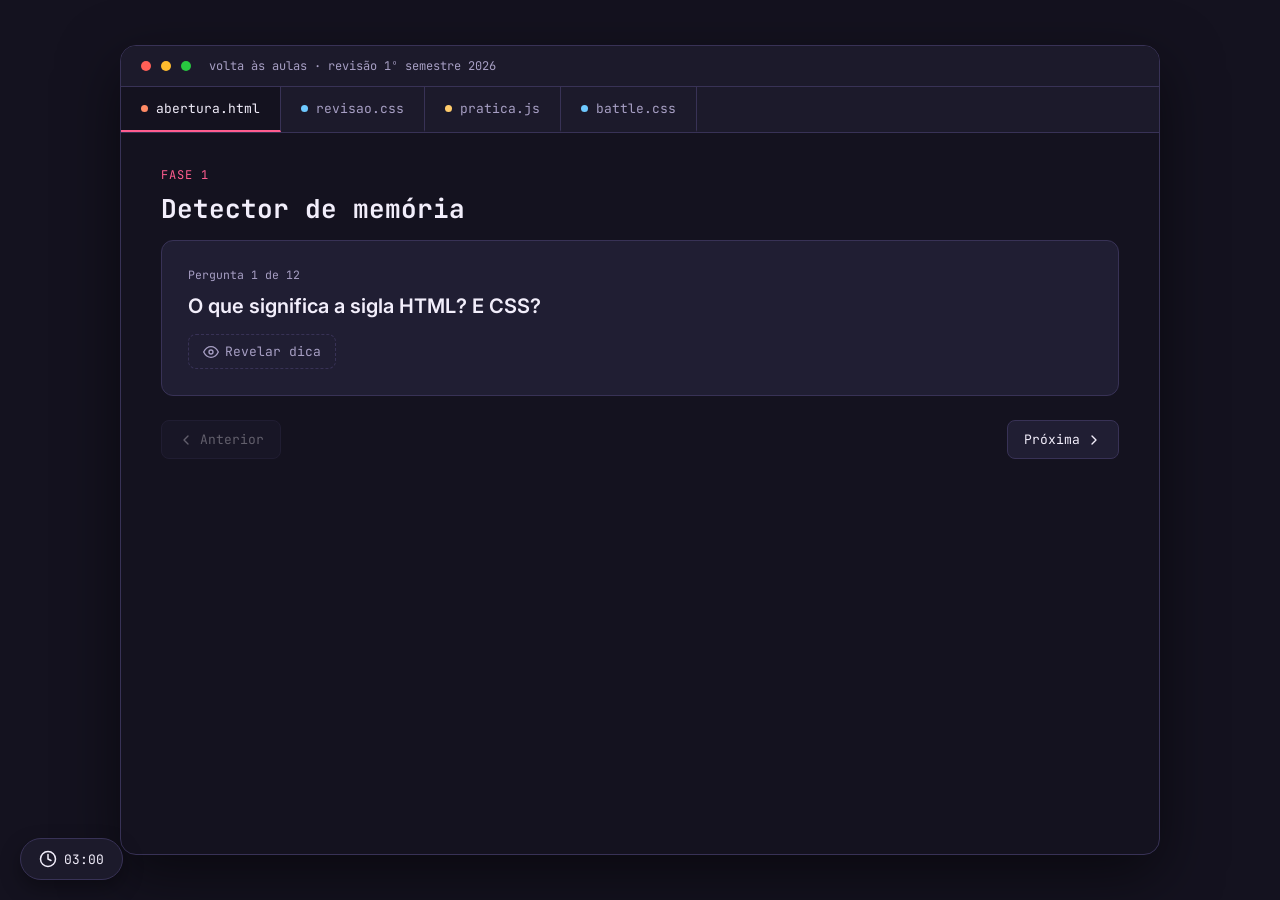
==== commit 2a6b52f6: "Revisão final" ====
--- a/index.html
+++ b/index.html
@@ -1,1108 +1,31 @@
 <!DOCTYPE html>
-<html lang="pt-BR">
+<html lang="pt-br">
 <head>
-  <meta charset="UTF-8">
-  <meta name="viewport" content="width=device-width, initial-scale=1.0">
-  <title>Propriedades CSS Iniciais</title>
-  <style>
-    * { box-sizing: border-box; margin: 0; padding: 0; }
-
-    :root {
-      --bg: #f5f4f0;
-      --surface: #ffffff;
-      --surface2: #f0efe9;
-      --border: #e2e0d8;
-      --text: #1a1917;
-      --text2: #6b6a65;
-      --text3: #9e9d97;
-      --accent: #1D9E75;
-      --accent-light: #E1F5EE;
-      --accent-dark: #0F6E56;
-      --code-bg: #1e1e2e;
-      --code-text: #cdd6f4;
-      --code-val: #a6e3a1;
-      --code-tag: #f38ba8;
-      --code-attr: #fab387;
-      --code-str: #a6e3a1;
-      --code-comment: #585b70;
-      --radius: 12px;
-      --radius-sm: 7px;
-    }
-
-    body {
-      font-family: 'Segoe UI', system-ui, -apple-system, sans-serif;
-      background: var(--bg);
-      color: var(--text);
-      min-height: 100vh;
-      padding-bottom: 4rem;
-    }
-
-    /* HEADER */
-    .header {
-      background: var(--surface);
-      border-bottom: 1px solid var(--border);
-      padding: 2.5rem 2rem 2rem;
-      text-align: center;
-      position: relative;
-      overflow: hidden;
-    }
-    .header::before {
-      content: '';
-      position: absolute;
-      top: 0; left: 0; right: 0;
-      height: 4px;
-      background: linear-gradient(90deg, #1D9E75, #378ADD, #534AB7, #D85A30);
-    }
-    .header-badge {
-      display: inline-block;
-      font-size: 11px;
-      font-weight: 600;
-      letter-spacing: 0.08em;
-      text-transform: uppercase;
-      color: var(--accent-dark);
-      background: var(--accent-light);
-      padding: 4px 12px;
-      border-radius: 20px;
-      margin-bottom: 12px;
-    }
-    .header h1 {
-      font-size: clamp(1.6rem, 4vw, 2.6rem);
-      font-weight: 700;
-      color: var(--text);
-      letter-spacing: -0.02em;
-      margin-bottom: 8px;
-    }
-    .header h1 span { color: var(--accent); }
-    .header p {
-      font-size: 1rem;
-      color: var(--text2);
-      max-width: 520px;
-      margin: 0 auto;
-      line-height: 1.6;
-    }
-    .header-stats {
-      display: flex;
-      justify-content: center;
-      gap: 2rem;
-      margin-top: 1.5rem;
-      flex-wrap: wrap;
-    }
-    .stat { text-align: center; }
-    .stat-num { font-size: 1.4rem; font-weight: 700; color: var(--text); }
-    .stat-lbl { font-size: 12px; color: var(--text3); }
-
-    /* MAIN */
-    .main { max-width: 900px; margin: 0 auto; padding: 2rem 1.25rem; }
-
-    /* CARD */
-    .card {
-      background: var(--surface);
-      border: 1px solid var(--border);
-      border-radius: var(--radius);
-      margin-bottom: 2rem;
-      overflow: hidden;
-    }
-
-    /* CARD HEADER — prop name + reveal button */
-    .card-header {
-      display: flex;
-      align-items: center;
-      gap: 12px;
-      padding: 1.1rem 1.5rem;
-      border-bottom: 1px solid var(--border);
-      flex-wrap: wrap;
-    }
-    .prop-tag {
-      font-family: 'Courier New', monospace;
-      font-size: 1rem;
-      font-weight: 700;
-      color: var(--text);
-      background: var(--surface2);
-      padding: 4px 12px;
-      border-radius: 6px;
-      border: 1px solid var(--border);
-    }
-
-    /* Description — hidden by default, revealed on click */
-    .prop-desc {
-      font-size: 0.9rem;
-      color: var(--text2);
-      display: none;
-      animation: fadeIn 0.35s ease;
-    }
-    .prop-desc.revealed { display: block; }
-
-    /* Reveal button */
-    .reveal-btn {
-      margin-left: auto;
-      display: flex;
-      align-items: center;
-      gap: 6px;
-      font-size: 12px;
-      font-weight: 600;
-      padding: 6px 14px;
-      border-radius: 20px;
-      border: 1.5px solid var(--accent);
-      background: transparent;
-      color: var(--accent-dark);
-      cursor: pointer;
-      transition: all 0.2s;
-      white-space: nowrap;
-    }
-    .reveal-btn:hover {
-      background: var(--accent-light);
-      transform: scale(1.03);
-    }
-    .reveal-btn.done {
-      border-color: var(--border);
-      color: var(--text3);
-      background: var(--surface2);
-      cursor: default;
-      transform: none;
-    }
-    .reveal-btn .btn-icon { font-size: 14px; transition: transform 0.3s; }
-
-
-    /* CARD BODY */
-    .card-body {
-      display: grid;
-      grid-template-columns: 1fr 1fr;
-      min-height: 220px;
-    }
-    @media (max-width: 620px) {
-      .card-body { grid-template-columns: 1fr; }
-    }
-
-    /* DEMO PANEL */
-    .demo-panel {
-      padding: 1.5rem;
-      border-right: 1px solid var(--border);
-      display: flex;
-      flex-direction: column;
-      gap: 1rem;
-    }
-    @media (max-width: 620px) {
-      .demo-panel { border-right: none; border-bottom: 1px solid var(--border); }
-    }
-    .panel-label {
-      font-size: 10px;
-      font-weight: 700;
-      text-transform: uppercase;
-      letter-spacing: 0.08em;
-      color: var(--text3);
-    }
-    .demo-stage {
-      background: var(--surface2);
-      border: 1px solid var(--border);
-      border-radius: var(--radius-sm);
-      min-height: 100px;
-      display: flex;
-      align-items: center;
-      justify-content: center;
-      padding: 1.25rem;
-      flex: 1;
-      position: relative;
-    }
-    .controls { display: flex; flex-direction: column; gap: 10px; }
-    .ctrl-row {
-      display: flex;
-      align-items: center;
-      gap: 8px;
-    }
-    .ctrl-row label {
-      font-size: 12px;
-      color: var(--text2);
-      min-width: 90px;
-    }
-    .ctrl-row input[type=range] {
-      flex: 1;
-      accent-color: var(--accent);
-      cursor: pointer;
-    }
-    .val-badge {
-      font-size: 12px;
-      font-family: 'Courier New', monospace;
-      color: var(--accent-dark);
-      background: var(--accent-light);
-      padding: 2px 8px;
-      border-radius: 4px;
-      min-width: 54px;
-      text-align: center;
-    }
-    .swatches { display: flex; gap: 6px; flex-wrap: wrap; }
-    .swatch {
-      width: 26px; height: 26px;
-      border-radius: 6px;
-      cursor: pointer;
-      border: 2px solid transparent;
-      transition: transform 0.15s, border-color 0.15s;
-    }
-    .swatch:hover { transform: scale(1.15); }
-    .swatch.active { border-color: var(--text); }
-    .btn-group { display: flex; gap: 6px; flex-wrap: wrap; }
-    .btn-opt {
-      font-size: 12px;
-      padding: 5px 12px;
-      border: 1px solid var(--border);
-      border-radius: 6px;
-      background: var(--surface);
-      color: var(--text2);
-      cursor: pointer;
-      transition: all 0.15s;
-      font-family: 'Courier New', monospace;
-    }
-    .btn-opt:hover { border-color: var(--accent); color: var(--accent); }
-    .btn-opt.active {
-      background: var(--accent-light);
-      border-color: var(--accent);
-      color: var(--accent-dark);
-      font-weight: 600;
-    }
-
-    /* CODE PANEL — hidden by default */
-    .code-panel {
-      background: var(--code-bg);
-      padding: 1.25rem 1.5rem;
-      display: none;
-      flex-direction: column;
-      gap: 10px;
-      animation: slideIn 0.4s ease;
-    }
-    .code-panel.revealed { display: flex; }
-
-    @keyframes fadeIn {
-      from { opacity: 0; transform: translateY(-4px); }
-      to   { opacity: 1; transform: translateY(0); }
-    }
-    @keyframes slideIn {
-      from { opacity: 0; transform: translateX(12px); }
-      to   { opacity: 1; transform: translateX(0); }
-    }
-
-    /* Hidden placeholder shown before reveal */
-    .code-placeholder {
-      background: var(--code-bg);
-      display: flex;
-      flex-direction: column;
-      align-items: center;
-      justify-content: center;
-      gap: 10px;
-      padding: 2rem;
-      cursor: pointer;
-      transition: background 0.2s;
-      border-left: 1px solid #313244;
-    }
-    .code-placeholder:hover { background: #252535; }
-    .code-placeholder.hidden { display: none; }
-    .code-placeholder-icon {
-      font-size: 28px;
-      opacity: 0.3;
-      filter: blur(1px);
-    }
-    .code-placeholder-lines {
-      display: flex;
-      flex-direction: column;
-      gap: 7px;
-      width: 80%;
-    }
-    .code-placeholder-line {
-      height: 10px;
-      border-radius: 4px;
-      background: #313244;
-      filter: blur(3px);
-    }
-    .code-placeholder-hint {
-      font-size: 11px;
-      color: #585b70;
-      letter-spacing: 0.04em;
-      margin-top: 4px;
-    }
-
-    .code-panel-label {
-      font-size: 10px;
-      font-weight: 700;
-      text-transform: uppercase;
-      letter-spacing: 0.08em;
-      color: #585b70;
-    }
-    pre.code-block {
-      font-family: 'Courier New', monospace;
-      font-size: 13px;
-      line-height: 1.8;
-      color: var(--code-text);
-      white-space: pre-wrap;
-      word-break: break-all;
-      background: none;
-      border: none;
-      padding: 0;
-    }
-    .c-tag { color: var(--code-tag); }
-    .c-attr { color: var(--code-attr); }
-    .c-str { color: var(--code-str); }
-    .c-prop { color: #89b4fa; }
-    .c-val-dynamic { color: var(--code-val); font-weight: 600; }
-    .c-comment { color: var(--code-comment); font-style: italic; }
-    .c-punc { color: #6c7086; }
-
-    .result-tag {
-      display: inline-block;
-      font-size: 10px;
-      padding: 2px 8px;
-      border-radius: 4px;
-      background: #313244;
-      color: #a6adc8;
-      font-family: 'Courier New', monospace;
-      margin-top: 4px;
-      transition: all 0.3s;
-    }
-    .result-tag strong { color: var(--code-val); }
-
-    /* Demo elements */
-    .demo-text-el {
-      font-size: 22px;
-      font-weight: 500;
-      transition: all 0.3s;
-      color: var(--text);
-      text-align: center;
-    }
-    .demo-box {
-      transition: all 0.3s;
-      display: flex;
-      align-items: center;
-      justify-content: center;
-    }
-
-    /* Footer */
-    .footer {
-      text-align: center;
-      padding: 2rem;
-      font-size: 13px;
-      color: var(--text3);
-    }
-  </style>
+<meta charset="UTF-8">
+<meta name="viewport" content="width=device-width, initial-scale=1.0">
+<title>Volta às Aulas - Revisão</title>
+<link rel="preconnect" href="https://fonts.googleapis.com">
+<link rel="preconnect" href="https://fonts.gstatic.com" crossorigin>
+<link href="https://fonts.googleapis.com/css2?family=JetBrains+Mono:wght@400;500;700;800&family=Inter:wght@400;500;600;700&display=swap" rel="stylesheet">
+<link rel="stylesheet" href="styles.css">
 </head>
 <body>
+  <div class="app-root" id="app">
+    <div class="titlebar">
+      <span class="tb-dot" style="background:#ff5f57"></span>
+      <span class="tb-dot" style="background:#febc2e"></span>
+      <span class="tb-dot" style="background:#28c840"></span>
+      <span class="tb-title">volta às aulas · revisão 1º semestre 2026</span>
+    </div>
 
-<header class="header">
-  <div class="header-badge">Aula interativa</div>
-  <h1>Propriedades <span>CSS</span> para iniciantes</h1>
-  <p>Experimente cada propriedade, tente adivinhar o que ela faz e depois revele o código.</p>
-</header>
+    <div class="tabbar" id="tabbar"></div>
 
-<main class="main">
-
-  <!-- ===== COLOR ===== -->
-  <div class="card">
-    <div class="card-header">
-      <span class="prop-tag">Coloração</span>
-      <span class="prop-desc" id="desc-color">Muda a cor do texto de um elemento.</span>
-      <button class="reveal-btn" onclick="reveal('color', this)">
-        <span class="btn-icon">✦</span> Ver resposta
-      </button>
-    </div>
-    <div class="card-body">
-      <div class="demo-panel">
-        <div class="demo-stage">
-          <span id="color-text" class="demo-text-el" style="color:#1D9E75;">Olá, mundo!</span>
-        </div>
-        <div class="controls">
-          <div>
-          <div class="swatches">
-            <div class="swatch active" style="background:#1D9E75" data-c="#1D9E75" data-name="verde" onclick="pickColor(this)"></div>
-            <div class="swatch" style="background:#D85A30" data-c="#D85A30" data-name="laranja" onclick="pickColor(this)"></div>
-            <div class="swatch" style="background:#378ADD" data-c="#378ADD" data-name="azul" onclick="pickColor(this)"></div>
-            <div class="swatch" style="background:#BA7517" data-c="#BA7517" data-name="dourado" onclick="pickColor(this)"></div>
-            <div class="swatch" style="background:#993556" data-c="#993556" data-name="rosa" onclick="pickColor(this)"></div>
-            <div class="swatch" style="background:#534AB7" data-c="#534AB7" data-name="roxo" onclick="pickColor(this)"></div>
-          </div></div>
-        </div>
-      </div>
-      <div class="code-placeholder" id="ph-color" onclick="reveal('color', document.querySelector('[onclick*=color]'))">
-        <div class="code-placeholder-icon">💻</div>
-        <div class="code-placeholder-lines">
-          <div class="code-placeholder-line" style="width:60%"></div>
-          <div class="code-placeholder-line" style="width:90%"></div>
-          <div class="code-placeholder-line" style="width:75%"></div>
-          <div class="code-placeholder-line" style="width:50%"></div>
-        </div>
-        <div class="code-placeholder-hint">clique para revelar o código</div>
-      </div>
-      <div class="code-panel" id="code-color">
-        <div class="code-panel-label">📄 Código</div>
-        <pre class="code-block"><span class="c-comment">/* HTML */</span>
-          <span class="c-tag">&lt;p</span> <span class="c-attr">class</span><span class="c-punc">=</span><span class="c-str">"meu-texto"</span><span class="c-tag">&gt;</span>
-            Olá, mundo!
-          <span class="c-tag">&lt;/p&gt;</span>
-
-          <span class="c-comment">/* CSS */</span>
-          <span class="c-prop">.meu-texto</span> <span class="c-punc">{</span>
-            <span class="c-prop">color</span><span class="c-punc">:</span> <span class="c-val-dynamic" id="color-code">#1D9E75</span><span class="c-punc">;</span>
-          <span class="c-punc">}</span></pre>
-        <div class="result-tag">resultado → texto em <strong id="color-name">verde</strong></div>
-      </div>
+    <div class="content-pane">
+      <div id="phase-content"></div>
+      <div id="floating-container"></div>
     </div>
   </div>
 
-  <!-- ===== BACKGROUND-COLOR ===== -->
-  <div class="card">
-    <div class="card-header">
-      <span class="prop-tag">Coloração</span>
-      <span class="prop-desc" id="desc-bg">Muda a cor de fundo de um elemento.</span>
-      <button class="reveal-btn" onclick="reveal('bg', this)">
-        <span class="btn-icon">✦</span> Ver resposta
-      </button>
-    </div>
-    <div class="card-body">
-      <div class="demo-panel">
-        <div class="demo-stage">
-          <div id="bg-box" class="demo-box" style="width:100px;height:60px;border-radius:8px;background:#5DCAA5;"></div>
-        </div>
-        <div class="controls">
-          <div>
-          <div class="swatches">
-            <div class="swatch active" style="background:#5DCAA5" data-c="#5DCAA5" data-name="teal" onclick="pickBg(this)"></div>
-            <div class="swatch" style="background:#F0997B" data-c="#F0997B" data-name="salmão" onclick="pickBg(this)"></div>
-            <div class="swatch" style="background:#85B7EB" data-c="#85B7EB" data-name="azul claro" onclick="pickBg(this)"></div>
-            <div class="swatch" style="background:#FAC775" data-c="#FAC775" data-name="âmbar" onclick="pickBg(this)"></div>
-            <div class="swatch" style="background:#ED93B1" data-c="#ED93B1" data-name="rosa" onclick="pickBg(this)"></div>
-            <div class="swatch" style="background:#AFA9EC" data-c="#AFA9EC" data-name="lavanda" onclick="pickBg(this)"></div>
-          </div></div>
-        </div>
-      </div>
-      <div class="code-placeholder" id="ph-bg" onclick="reveal('bg', document.querySelector('[onclick*=bg]'))">
-        <div class="code-placeholder-icon">💻</div>
-        <div class="code-placeholder-lines">
-          <div class="code-placeholder-line" style="width:55%"></div>
-          <div class="code-placeholder-line" style="width:85%"></div>
-          <div class="code-placeholder-line" style="width:70%"></div>
-          <div class="code-placeholder-line" style="width:45%"></div>
-        </div>
-        <div class="code-placeholder-hint">clique para revelar o código</div>
-      </div>
-      <div class="code-panel" id="code-bg">
-        <div class="code-panel-label">📄 Código</div>
-        <pre class="code-block"><span class="c-comment">/* HTML */</span>
-<span class="c-tag">&lt;div</span> <span class="c-attr">class</span><span class="c-punc">=</span><span class="c-str">"caixa"</span><span class="c-tag">&gt;&lt;/div&gt;</span>
-
-<span class="c-comment">/* CSS */</span>
-<span class="c-prop">.caixa</span> <span class="c-punc">{</span>
-  <span class="c-prop">background-color</span><span class="c-punc">:</span> <span class="c-val-dynamic" id="bg-code">#5DCAA5</span><span class="c-punc">;</span>
-<span class="c-punc">}</span></pre>
-        <div class="result-tag">resultado → fundo <strong id="bg-name">teal</strong></div>
-      </div>
-    </div>
-  </div>
-
-  <!-- ===== FONT-SIZE ===== -->
-  <div class="card">
-    <div class="card-header">
-      <span class="prop-tag">Fonte do texto</span>
-      <span class="prop-desc" id="desc-fs">Controla o tamanho das letras.</span>
-      <button class="reveal-btn" onclick="reveal('fs', this)">
-        <span class="btn-icon">✦</span> Ver resposta
-      </button>
-    </div>
-    <div class="card-body">
-      <div class="demo-panel">
-        <div class="demo-stage">
-          <span id="fs-text" class="demo-text-el" style="font-size:20px;color:#534AB7;">Texto</span>
-        </div>
-        <div class="controls">
-          <div class="ctrl-row">
-            <input type="range" min="10" max="52" value="20" oninput="setFs(this.value)">
-            <span class="val-badge" id="fs-val">20px</span>
-          </div>
-        </div>
-      </div>
-      <div class="code-placeholder" id="ph-fs" onclick="reveal('fs', document.querySelector('[onclick*=fs]'))">
-        <div class="code-placeholder-icon">💻</div>
-        <div class="code-placeholder-lines">
-          <div class="code-placeholder-line" style="width:65%"></div>
-          <div class="code-placeholder-line" style="width:80%"></div>
-          <div class="code-placeholder-line" style="width:60%"></div>
-        </div>
-        <div class="code-placeholder-hint">clique para revelar o código</div>
-      </div>
-      <div class="code-panel" id="code-fs">
-        <div class="code-panel-label">📄 Código</div>
-        <pre class="code-block"><span class="c-comment">/* HTML */</span>
-<span class="c-tag">&lt;p</span> <span class="c-attr">class</span><span class="c-punc">=</span><span class="c-str">"titulo"</span><span class="c-tag">&gt;</span>Texto<span class="c-tag">&lt;/p&gt;</span>
-
-<span class="c-comment">/* CSS */</span>
-<span class="c-prop">.titulo</span> <span class="c-punc">{</span>
-  <span class="c-prop">font-size</span><span class="c-punc">:</span> <span class="c-val-dynamic" id="fs-code">20px</span><span class="c-punc">;</span>
-<span class="c-punc">}</span></pre>
-        <div class="result-tag">resultado → letras com <strong id="fs-res">20px</strong> de altura</div>
-      </div>
-    </div>
-  </div>
-
-  <!-- ===== FONT-WEIGHT ===== -->
-  <div class="card">
-    <div class="card-header">
-      <span class="prop-tag">Fonte do texto</span>
-      <span class="prop-desc" id="desc-fw">Controla a espessura do texto — de fino a negrito.</span>
-      <button class="reveal-btn" onclick="reveal('fw', this)">
-        <span class="btn-icon">✦</span> Ver resposta
-      </button>
-    </div>
-    <div class="card-body">
-      <div class="demo-panel">
-        <div class="demo-stage">
-          <span id="fw-text" class="demo-text-el" style="font-size:26px;font-weight:100;color:#D85A30;">Palavra</span>
-        </div>
-        <div class="controls">
-          <div class="panel-label" style="margin-bottom:6px;">Escolha o peso</div>
-          <div class="btn-group">
-            <button class="btn-opt active" onclick="setFw(100,'100 — fino',this)">100</button>
-            <button class="btn-opt" onclick="setFw(300,'300 — leve',this)">300</button>
-            <button class="btn-opt" onclick="setFw(400,'400 — normal',this)">400</button>
-            <button class="btn-opt" onclick="setFw(700,'700 — negrito',this)">700</button>
-            <button class="btn-opt" onclick="setFw(900,'900 — extranegrito',this)">900</button>
-          </div>
-        </div>
-      </div>
-      <div class="code-placeholder" id="ph-fw" onclick="reveal('fw', document.querySelector('[onclick*=fw]'))">
-        <div class="code-placeholder-icon">💻</div>
-        <div class="code-placeholder-lines">
-          <div class="code-placeholder-line" style="width:60%"></div>
-          <div class="code-placeholder-line" style="width:88%"></div>
-          <div class="code-placeholder-line" style="width:50%"></div>
-        </div>
-        <div class="code-placeholder-hint">clique para revelar o código</div>
-      </div>
-      <div class="code-panel" id="code-fw">
-        <div class="code-panel-label">📄 Código</div>
-        <pre class="code-block"><span class="c-comment">/* HTML */</span>
-<span class="c-tag">&lt;p</span> <span class="c-attr">class</span><span class="c-punc">=</span><span class="c-str">"texto"</span><span class="c-tag">&gt;</span>Palavra<span class="c-tag">&lt;/p&gt;</span>
-
-<span class="c-comment">/* CSS */</span>
-<span class="c-prop">.texto</span> <span class="c-punc">{</span>
-  <span class="c-prop">font-weight</span><span class="c-punc">:</span> <span class="c-val-dynamic" id="fw-code">100</span><span class="c-punc">;</span>
-<span class="c-punc">}</span></pre>
-        <div class="result-tag">resultado → <strong id="fw-res">100 — fino</strong></div>
-      </div>
-    </div>
-  </div>
-
-  <!-- ===== TEXT-ALIGN ===== -->
-  <div class="card">
-    <div class="card-header">
-      <span class="prop-tag">Alinhamento</span>
-      <span class="prop-desc" id="desc-ta">Alinha o texto horizontalmente dentro do elemento.</span>
-      <button class="reveal-btn" onclick="reveal('ta', this)">
-        <span class="btn-icon">✦</span> Ver resposta
-      </button>
-    </div>
-    <div class="card-body">
-      <div class="demo-panel">
-        <div class="demo-stage" style="display:block; padding:16px; min-height:100px;">
-          <div style="background:white;border:1px solid #e2e0d8;border-radius:6px;padding:12px 16px;width:100%;">
-            <p id="ta-text" style="text-align:left;transition:all 0.3s;color:#1a1917;font-size:15px;line-height:1.6;">CSS é incrível!</p>
-          </div>
-        </div>
-        <div class="controls">
-          <div class="panel-label" style="margin-bottom:6px;">Escolha o alinhamento</div>
-          <div class="btn-group">
-            <button class="btn-opt active" onclick="setAlign('left','esquerda',this)">esquerda</button>
-            <button class="btn-opt" onclick="setAlign('center','centralizado',this)">centro</button>
-            <button class="btn-opt" onclick="setAlign('right','direita',this)">direita</button>
-            <button class="btn-opt" onclick="setAlign('justify','justificado',this)">justificado</button>
-          </div>
-        </div>
-      </div>
-      <div class="code-placeholder" id="ph-ta" onclick="reveal('ta', document.querySelector('[onclick*=ta]'))">
-        <div class="code-placeholder-icon">💻</div>
-        <div class="code-placeholder-lines">
-          <div class="code-placeholder-line" style="width:70%"></div>
-          <div class="code-placeholder-line" style="width:90%"></div>
-          <div class="code-placeholder-line" style="width:55%"></div>
-        </div>
-        <div class="code-placeholder-hint">clique para revelar o código</div>
-      </div>
-      <div class="code-panel" id="code-ta">
-        <div class="code-panel-label">📄 Código</div>
-        <pre class="code-block"><span class="c-comment">/* HTML */</span>
-<span class="c-tag">&lt;p</span> <span class="c-attr">class</span><span class="c-punc">=</span><span class="c-str">"paragrafo"</span><span class="c-tag">&gt;</span>
-  CSS é incrível!
-<span class="c-tag">&lt;/p&gt;</span>
-
-<span class="c-comment">/* CSS */</span>
-<span class="c-prop">.paragrafo</span> <span class="c-punc">{</span>
-  <span class="c-prop">text-align</span><span class="c-punc">:</span> <span class="c-val-dynamic" id="ta-code">left</span><span class="c-punc">;</span>
-<span class="c-punc">}</span></pre>
-        <div class="result-tag">resultado → texto <strong id="ta-res">à esquerda</strong></div>
-      </div>
-    </div>
-  </div>
-
-  <!-- ===== BORDER-RADIUS ===== -->
-  <div class="card">
-    <div class="card-header">
-      <span class="prop-tag">Bordas</span>
-      <span class="prop-desc" id="desc-br">Arredonda os cantos de um elemento — de quadrado a círculo.</span>
-      <button class="reveal-btn" onclick="reveal('br', this)">
-        <span class="btn-icon">✦</span> Ver resposta
-      </button>
-    </div>
-    <div class="card-body">
-      <div class="demo-panel">
-        <div class="demo-stage">
-          <div id="br-box" class="demo-box" style="width:80px;height:80px;background:#AFA9EC;border-radius:0px;"></div>
-        </div>
-        <div class="controls">
-          <div class="ctrl-row">
-            <input type="range" min="0" max="50" value="0" oninput="setBr(this.value)">
-            <span class="val-badge" id="br-val">0px</span>
-          </div>
-        </div>
-      </div>
-      <div class="code-placeholder" id="ph-br" onclick="reveal('br', document.querySelector('[onclick*=br]'))">
-        <div class="code-placeholder-icon">💻</div>
-        <div class="code-placeholder-lines">
-          <div class="code-placeholder-line" style="width:65%"></div>
-          <div class="code-placeholder-line" style="width:80%"></div>
-          <div class="code-placeholder-line" style="width:50%"></div>
-        </div>
-        <div class="code-placeholder-hint">clique para revelar o código</div>
-      </div>
-      <div class="code-panel" id="code-br">
-        <div class="code-panel-label">📄 Código</div>
-        <pre class="code-block"><span class="c-comment">/* HTML */</span>
-<span class="c-tag">&lt;div</span> <span class="c-attr">class</span><span class="c-punc">=</span><span class="c-str">"caixa"</span><span class="c-tag">&gt;&lt;/div&gt;</span>
-
-<span class="c-comment">/* CSS */</span>
-<span class="c-prop">.caixa</span> <span class="c-punc">{</span>
-  <span class="c-prop">border-radius</span><span class="c-punc">:</span> <span class="c-val-dynamic" id="br-code">0px</span><span class="c-punc">;</span>
-<span class="c-punc">}</span></pre>
-        <div class="result-tag">resultado → <strong id="br-res">sem arredondamento</strong></div>
-      </div>
-    </div>
-  </div>
-
-  <!-- ===== BORDER ===== -->
-  <div class="card">
-    <div class="card-header">
-      <span class="prop-tag">Bordas</span>
-      <span class="prop-desc" id="desc-bd">Adiciona uma moldura ao redor do elemento.</span>
-      <button class="reveal-btn" onclick="reveal('bd', this)">
-        <span class="btn-icon">✦</span> Ver resposta
-      </button>
-    </div>
-    <div class="card-body">
-      <div class="demo-panel">
-        <div class="demo-stage">
-          <div id="bd-box" class="demo-box" style="width:80px;height:80px;border-radius:8px;background:#f5f4f0;border:3px solid #534AB7;"></div>
-        </div>
-        <div class="controls">
-          <div class="ctrl-row">
-            <div class="panel-label" style="margin-bottom:6px;">espessura</div>
-            <input type="range" min="1" max="14" value="3" oninput="setBd(this.value)">
-            <span class="val-badge" id="bd-val">3px</span>
-          </div>
-          <div>
-            <div class="panel-label" style="margin-bottom:6px;">Cor da borda</div>
-            <div class="swatches">
-              <div class="swatch active" style="background:#534AB7" data-c="#534AB7" onclick="setBdColor(this)"></div>
-              <div class="swatch" style="background:#D85A30" data-c="#D85A30" onclick="setBdColor(this)"></div>
-              <div class="swatch" style="background:#0F6E56" data-c="#0F6E56" onclick="setBdColor(this)"></div>
-              <div class="swatch" style="background:#993C1D" data-c="#993C1D" onclick="setBdColor(this)"></div>
-              <div class="swatch" style="background:#1a1917" data-c="#1a1917" onclick="setBdColor(this)"></div>
-            </div>
-          </div>
-          <div>
-            <div class="panel-label" style="margin-bottom:6px;">Estilo da borda</div>
-            <div class="btn-group">
-              <button class="btn-opt active" onclick="setBdStyle('solid',this)">solid</button>
-              <button class="btn-opt" onclick="setBdStyle('dashed',this)">dashed</button>
-              <button class="btn-opt" onclick="setBdStyle('dotted',this)">dotted</button>
-            </div>
-          </div>
-        </div>
-      </div>
-      <div class="code-placeholder" id="ph-bd" onclick="reveal('bd', document.querySelector('[onclick*=bd]'))">
-        <div class="code-placeholder-icon">💻</div>
-        <div class="code-placeholder-lines">
-          <div class="code-placeholder-line" style="width:75%"></div>
-          <div class="code-placeholder-line" style="width:90%"></div>
-          <div class="code-placeholder-line" style="width:60%"></div>
-          <div class="code-placeholder-line" style="width:40%"></div>
-        </div>
-        <div class="code-placeholder-hint">clique para revelar o código</div>
-      </div>
-      <div class="code-panel" id="code-bd">
-        <div class="code-panel-label">📄 Código</div>
-        <pre class="code-block"><span class="c-comment">/* HTML */</span>
-<span class="c-tag">&lt;div</span> <span class="c-attr">class</span><span class="c-punc">=</span><span class="c-str">"caixa"</span><span class="c-tag">&gt;&lt;/div&gt;</span>
-
-<span class="c-comment">/* CSS — atalho: */</span>
-<span class="c-comment">/* espessura | estilo | cor */</span>
-<span class="c-prop">.caixa</span> <span class="c-punc">{</span>
-  <span class="c-prop">border</span><span class="c-punc">:</span> <span class="c-val-dynamic" id="bd-code">3px solid #534AB7</span><span class="c-punc">;</span>
-<span class="c-punc">}</span></pre>
-        <div class="result-tag">resultado → borda <strong id="bd-res">3px sólida</strong></div>
-      </div>
-    </div>
-  </div>
-
-  <!-- ===== WIDTH / HEIGHT ===== -->
-  <div class="card">
-    <div class="card-header">
-      <span class="prop-tag">Tamanhos</span>
-      <span class="prop-desc" id="desc-wh">Define a largura e a altura de um elemento.</span>
-      <button class="reveal-btn" onclick="reveal('wh', this)">
-        <span class="btn-icon">✦</span> Ver resposta
-      </button>
-    </div>
-    <div class="card-body">
-      <div class="demo-panel">
-        <div class="demo-stage" style="overflow:hidden;min-height:120px;">
-          <div id="wh-box" class="demo-box" style="width:80px;height:50px;background:#F0997B;border-radius:6px;font-size:11px;color:#4A1B0C;"></div>
-        </div>
-        <div class="controls">
-          <div class="ctrl-row">
-            <div class="panel-label" style="margin-bottom:6px;">largura (width)</div>
-            <input type="range" min="20" max="170" value="80" oninput="setW(this.value)">
-            <span class="val-badge" id="w-val">80px</span>
-          </div>
-          <div class="ctrl-row">
-            <div class="panel-label" style="margin-bottom:6px;">altura (height)</div>
-            <input type="range" min="20" max="110" value="50" oninput="setH(this.value)">
-            <span class="val-badge" id="h-val">50px</span>
-          </div>
-        </div>
-      </div>
-      <div class="code-placeholder" id="ph-wh" onclick="reveal('wh', document.querySelector('[onclick*=wh]'))">
-        <div class="code-placeholder-icon">💻</div>
-        <div class="code-placeholder-lines">
-          <div class="code-placeholder-line" style="width:60%"></div>
-          <div class="code-placeholder-line" style="width:85%"></div>
-          <div class="code-placeholder-line" style="width:85%"></div>
-          <div class="code-placeholder-line" style="width:45%"></div>
-        </div>
-        <div class="code-placeholder-hint">clique para revelar o código</div>
-      </div>
-      <div class="code-panel" id="code-wh">
-        <div class="code-panel-label">📄 Código</div>
-        <pre class="code-block"><span class="c-comment">/* HTML */</span>
-<span class="c-tag">&lt;div</span> <span class="c-attr">class</span><span class="c-punc">=</span><span class="c-str">"caixa"</span><span class="c-tag">&gt;&lt;/div&gt;</span>
-
-<span class="c-comment">/* CSS */</span>
-<span class="c-prop">.caixa</span> <span class="c-punc">{</span>
-  <span class="c-prop">width</span><span class="c-punc">:</span>  <span class="c-val-dynamic" id="w-code">80px</span><span class="c-punc">;</span>
-  <span class="c-prop">height</span><span class="c-punc">:</span> <span class="c-val-dynamic" id="h-code">50px</span><span class="c-punc">;</span>
-<span class="c-punc">}</span></pre>
-        <div class="result-tag">resultado → <strong id="wh-res">80 × 50 px</strong></div>
-      </div>
-    </div>
-  </div>
-
-  <!-- ===== PADDING ===== -->
-  <div class="card">
-    <div class="card-header">
-      <span class="prop-tag">Espaçamento</span>
-      <span class="prop-desc" id="desc-pad">Espaço interno entre o conteúdo e a borda do elemento.</span>
-      <button class="reveal-btn" onclick="reveal('pad', this)">
-        <span class="btn-icon">✦</span> Ver resposta
-      </button>
-    </div>
-    <div class="card-body">
-      <div class="demo-panel">
-        <div class="demo-stage" style="overflow:hidden;">
-          <div id="pad-outer" style="background:#FAC775;border-radius:8px;padding:4px;display:inline-flex;transition:all 0.3s;">
-            <div style="background:#0F6E56;border-radius:4px;width:44px;height:44px;"></div>
-          </div>
-        </div>
-        <div class="controls">
-          <div class="ctrl-row">
-            <input type="range" min="0" max="36" value="4" oninput="setPad(this.value)">
-            <span class="val-badge" id="pad-val">4px</span>
-          </div>
-        </div>
-        <p style="font-size:11px;color:var(--text3);line-height:1.5;">Considere a área <span style="background:#FAC775;padding:1px 6px;border-radius:3px;font-size:11px;color:#633806;">amarela</span> — o espaço que o elemento respira por dentro.</p>
-      </div>
-      <div class="code-placeholder" id="ph-pad" onclick="reveal('pad', document.querySelector('[onclick*=pad]'))">
-        <div class="code-placeholder-icon">💻</div>
-        <div class="code-placeholder-lines">
-          <div class="code-placeholder-line" style="width:65%"></div>
-          <div class="code-placeholder-line" style="width:80%"></div>
-          <div class="code-placeholder-line" style="width:55%"></div>
-        </div>
-        <div class="code-placeholder-hint">clique para revelar o código</div>
-      </div>
-      <div class="code-panel" id="code-pad">
-        <div class="code-panel-label">📄 Código</div>
-        <pre class="code-block"><span class="c-comment">/* HTML */</span>
-<span class="c-tag">&lt;div</span> <span class="c-attr">class</span><span class="c-punc">=</span><span class="c-str">"caixa"</span><span class="c-tag">&gt;</span>
-  Conteúdo
-<span class="c-tag">&lt;/div&gt;</span>
-
-<span class="c-comment">/* CSS */</span>
-<span class="c-prop">.caixa</span> <span class="c-punc">{</span>
-  <span class="c-prop">padding</span><span class="c-punc">:</span> <span class="c-val-dynamic" id="pad-code">4px</span><span class="c-punc">;</span>
-<span class="c-punc">}</span></pre>
-        <div class="result-tag">resultado → <strong id="pad-res">4px</strong> de espaço interno</div>
-      </div>
-    </div>
-  </div>
-
-  <!-- ===== MARGIN ===== -->
-  <div class="card">
-    <div class="card-header">
-      <span class="prop-tag">Espaçamento</span>
-      <span class="prop-desc" id="desc-margin">Espaço externo ao redor do elemento — distância para os vizinhos.</span>
-      <button class="reveal-btn" onclick="reveal('margin', this)">
-        <span class="btn-icon">✦</span> Ver resposta
-      </button>
-    </div>
-    <div class="card-body">
-      <div class="demo-panel">
-        <div class="demo-stage" style="overflow:hidden;flex-direction:column;gap:0;padding:8px;align-items:center;justify-content:center;">
-          <div style="background:#e2e0d8;border:1px dashed #9e9d97;border-radius:4px;padding:4px 8px;font-size:11px;color:#6b6a65;">elemento de cima</div>
-          <div id="margin-spacer" style="height:8px;transition:height 0.3s;"></div>
-          <div id="margin-box" style="background:#85B7EB;border-radius:6px;padding:8px 16px;font-size:13px;font-weight:600;color:#042C53;">minha caixa</div>
-          <div id="margin-spacer2" style="height:8px;transition:height 0.3s;"></div>
-          <div style="background:#e2e0d8;border:1px dashed #9e9d97;border-radius:4px;padding:4px 8px;font-size:11px;color:#6b6a65;">elemento de baixo</div>
-        </div>
-        <div class="controls">
-          <div class="ctrl-row">
-            <div class="panel-label" style="margin-bottom:6px;">Superior</div>
-            <input type="range" min="0" max="40" value="8" oninput="setMargin('top',this.value)">
-            <span class="val-badge" id="mt-val">8px</span>
-          </div>
-          <div class="ctrl-row">
-            <div class="panel-label" style="margin-bottom:6px;">Inferior</div>
-            <input type="range" min="0" max="40" value="8" oninput="setMargin('bottom',this.value)">
-            <span class="val-badge" id="mb-val">8px</span>
-          </div>
-        </div>
-        <p style="font-size:11px;color:var(--text3);line-height:1.5;">Considere o espaço entre a caixa <span style="background:#dbeafe;padding:1px 6px;border-radius:3px;font-size:11px;color:#042C53;">azul</span> e os vizinhos.</p>
-      </div>
-      <div class="code-placeholder" id="ph-margin" onclick="reveal('margin', document.querySelector('[onclick*=margin]'))">
-        <div class="code-placeholder-icon">💻</div>
-        <div class="code-placeholder-lines">
-          <div class="code-placeholder-line" style="width:70%"></div>
-          <div class="code-placeholder-line" style="width:90%"></div>
-          <div class="code-placeholder-line" style="width:90%"></div>
-          <div class="code-placeholder-line" style="width:50%"></div>
-        </div>
-        <div class="code-placeholder-hint">clique para revelar o código</div>
-      </div>
-      <div class="code-panel" id="code-margin">
-        <div class="code-panel-label">📄 Código</div>
-        <pre class="code-block"><span class="c-comment">/* HTML */</span>
-<span class="c-tag">&lt;div</span> <span class="c-attr">class</span><span class="c-punc">=</span><span class="c-str">"caixa"</span><span class="c-tag">&gt;</span>
-  minha caixa
-<span class="c-tag">&lt;/div&gt;</span>
-
-<span class="c-comment">/* CSS */</span>
-<span class="c-prop">.caixa</span> <span class="c-punc">{</span>
-  <span class="c-prop">margin-top</span><span class="c-punc">:</span>    <span class="c-val-dynamic" id="mt-code">8px</span><span class="c-punc">;</span>
-  <span class="c-prop">margin-bottom</span><span class="c-punc">:</span> <span class="c-val-dynamic" id="mb-code">8px</span><span class="c-punc">;</span>
-<span class="c-punc">}</span>
-
-<span class="c-comment">/* ou, abreviado: */</span>
-<span class="c-prop">.caixa</span> <span class="c-punc">{</span>
-  <span class="c-prop">margin</span><span class="c-punc">:</span> <span class="c-val-dynamic" id="m-abbr">8px 0</span><span class="c-punc">;</span>
-<span class="c-punc">}</span></pre>
-        <div class="result-tag">resultado → <strong id="margin-res">8px acima e abaixo</strong></div>
-      </div>
-    </div>
-  </div>
-
-  <!-- ===== OPACITY ===== -->
-  <div class="card">
-    <div class="card-header">
-      <span class="prop-tag">Visibilidade</span>
-      <span class="prop-desc" id="desc-op">Controla a transparência do elemento — de invisível a totalmente visível.</span>
-      <button class="reveal-btn" onclick="reveal('op', this)">
-        <span class="btn-icon">✦</span> Ver resposta
-      </button>
-    </div>
-    <div class="card-body">
-      <div class="demo-panel">
-        <div class="demo-stage">
-          <div id="op-box" class="demo-box" style="width:80px;height:80px;background:#378ADD;border-radius:8px;opacity:1;font-size:12px;font-weight:600;color:#042C53;">100%</div>
-        </div>
-        <div class="controls">
-          <div class="ctrl-row">
-            <div class="panel-label" style="margin-bottom:6px;">transparência</div>
-            <input type="range" min="0" max="100" value="100" oninput="setOp(this.value)">
-            <span class="val-badge" id="op-val">100%</span>
-          </div>
-        </div>
-      </div>
-      <div class="code-placeholder" id="ph-op" onclick="reveal('op', document.querySelector('[onclick*=op]'))">
-        <div class="code-placeholder-icon">💻</div>
-        <div class="code-placeholder-lines">
-          <div class="code-placeholder-line" style="width:60%"></div>
-          <div class="code-placeholder-line" style="width:78%"></div>
-          <div class="code-placeholder-line" style="width:50%"></div>
-        </div>
-        <div class="code-placeholder-hint">clique para revelar o código</div>
-      </div>
-      <div class="code-panel" id="code-op">
-        <div class="code-panel-label">📄 Código</div>
-        <pre class="code-block"><span class="c-comment">/* HTML */</span>
-<span class="c-tag">&lt;div</span> <span class="c-attr">class</span><span class="c-punc">=</span><span class="c-str">"caixa"</span><span class="c-tag">&gt;&lt;/div&gt;</span>
-
-<span class="c-comment">/* CSS */</span>
-<span class="c-comment">/* 0 = invisível, 1 = visível */</span>
-<span class="c-prop">.caixa</span> <span class="c-punc">{</span>
-  <span class="c-prop">opacity</span><span class="c-punc">:</span> <span class="c-val-dynamic" id="op-code">1</span><span class="c-punc">;</span>
-<span class="c-punc">}</span></pre>
-        <div class="result-tag">resultado → <strong id="op-res">totalmente visível</strong></div>
-      </div>
-    </div>
-  </div>
-
-</main>
-
-<footer class="footer">
-  <p>Aula interativa de CSS para iniciantes &nbsp;·&nbsp; Todas as propriedades são padrão CSS3</p>
-</footer>
-
-<script>
-  /* ===== REVEAL LOGIC ===== */
-  function reveal(id, btn) {
-    const desc = document.getElementById('desc-' + id);
-    const code = document.getElementById('code-' + id);
-    const ph   = document.getElementById('ph-' + id);
-    if (desc) desc.classList.add('revealed');
-    if (code) code.classList.add('revealed');
-    if (ph)   ph.classList.add('hidden');
-    /* update the button */
-    const allBtns = document.querySelectorAll('.reveal-btn');
-    allBtns.forEach(b => {
-      if (b.getAttribute('onclick') && b.getAttribute('onclick').includes("'" + id + "'")) {
-        b.classList.add('done');
-        b.innerHTML = '<span class="btn-icon">✓</span> Revelado';
-        b.disabled = true;
-      }
-    });
-  }
-
-  /* ===== PROPERTY CONTROLS ===== */
-
-  function pickColor(el) {
-    document.getElementById('color-text').style.color = el.dataset.c;
-    document.getElementById('color-code').textContent = el.dataset.c;
-    document.getElementById('color-name').textContent = el.dataset.name;
-    el.closest('.swatches').querySelectorAll('.swatch').forEach(s => s.classList.remove('active'));
-    el.classList.add('active');
-  }
-
-  function pickBg(el) {
-    document.getElementById('bg-box').style.background = el.dataset.c;
-    document.getElementById('bg-code').textContent = el.dataset.c;
-    document.getElementById('bg-name').textContent = el.dataset.name;
-    el.closest('.swatches').querySelectorAll('.swatch').forEach(s => s.classList.remove('active'));
-    el.classList.add('active');
-  }
-
-  function setFs(v) {
-    document.getElementById('fs-text').style.fontSize = v + 'px';
-    document.getElementById('fs-val').textContent = v + 'px';
-    document.getElementById('fs-code').textContent = v + 'px';
-    document.getElementById('fs-res').textContent = v + 'px';
-  }
-
-  function setFw(v, label, btn) {
-    document.getElementById('fw-text').style.fontWeight = v;
-    document.getElementById('fw-code').textContent = v;
-    document.getElementById('fw-res').textContent = label;
-    btn.closest('.btn-group').querySelectorAll('.btn-opt').forEach(b => b.classList.remove('active'));
-    btn.classList.add('active');
-  }
-
-  function setAlign(v, label, btn) {
-    document.getElementById('ta-text').style.textAlign = v;
-    document.getElementById('ta-code').textContent = v;
-    document.getElementById('ta-res').textContent = label;
-    btn.closest('.btn-group').querySelectorAll('.btn-opt').forEach(b => b.classList.remove('active'));
-    btn.classList.add('active');
-  }
-
-  function setBr(v) {
-    const px = parseInt(v);
-    document.getElementById('br-box').style.borderRadius = px + 'px';
-    document.getElementById('br-val').textContent = px + 'px';
-    document.getElementById('br-code').textContent = px + 'px';
-    const label = px === 0 ? 'sem arredondamento' : px >= 50 ? 'círculo perfeito' : px + 'px de arredondamento';
-    document.getElementById('br-res').textContent = label;
-  }
-
-  let _bdSize = 3, _bdColor = '#534AB7', _bdStyle = 'solid';
-  function updateBd() {
-    const v = _bdSize + 'px ' + _bdStyle + ' ' + _bdColor;
-    document.getElementById('bd-box').style.border = v;
-    document.getElementById('bd-code').textContent = v;
-    document.getElementById('bd-val').textContent = _bdSize + 'px';
-    document.getElementById('bd-res').textContent = _bdSize + 'px ' + _bdStyle;
-  }
-  function setBd(v) { _bdSize = v; updateBd(); }
-  function setBdColor(el) {
-    _bdColor = el.dataset.c;
-    el.closest('.swatches').querySelectorAll('.swatch').forEach(s => s.classList.remove('active'));
-    el.classList.add('active');
-    updateBd();
-  }
-  function setBdStyle(v, btn) {
-    _bdStyle = v;
-    btn.closest('.btn-group').querySelectorAll('.btn-opt').forEach(b => b.classList.remove('active'));
-    btn.classList.add('active');
-    updateBd();
-  }
-
-  function setW(v) {
-    document.getElementById('wh-box').style.width = v + 'px';
-    document.getElementById('w-val').textContent = v + 'px';
-    document.getElementById('w-code').textContent = v + 'px';
-    const h = document.getElementById('h-val').textContent;
-    document.getElementById('wh-res').textContent = v + ' × ' + h.replace('px','') + ' px';
-  }
-  function setH(v) {
-    document.getElementById('wh-box').style.height = v + 'px';
-    document.getElementById('h-val').textContent = v + 'px';
-    document.getElementById('h-code').textContent = v + 'px';
-    const w = document.getElementById('w-val').textContent;
-    document.getElementById('wh-res').textContent = w.replace('px','') + ' × ' + v + ' px';
-  }
-
-  function setPad(v) {
-    document.getElementById('pad-outer').style.padding = v + 'px';
-    document.getElementById('pad-val').textContent = v + 'px';
-    document.getElementById('pad-code').textContent = v + 'px';
-    document.getElementById('pad-res').textContent = v + 'px';
-  }
-
-  let _mt = 8, _mb = 8;
-  function setMargin(side, v) {
-    if (side === 'top') {
-      _mt = parseInt(v);
-      document.getElementById('margin-spacer').style.height = v + 'px';
-      document.getElementById('mt-val').textContent = v + 'px';
-      document.getElementById('mt-code').textContent = v + 'px';
-    } else {
-      _mb = parseInt(v);
-      document.getElementById('margin-spacer2').style.height = v + 'px';
-      document.getElementById('mb-val').textContent = v + 'px';
-      document.getElementById('mb-code').textContent = v + 'px';
-    }
-    document.getElementById('m-abbr').textContent = _mt + 'px ' + (_mt === _mb ? '(todos lados)' : '/ ' + _mb + 'px');
-    document.getElementById('margin-res').textContent = _mt + 'px acima, ' + _mb + 'px abaixo';
-  }
-
-  function setOp(v) {
-    const frac = (v / 100).toFixed(2);
-    document.getElementById('op-box').style.opacity = frac;
-    document.getElementById('op-box').textContent = v + '%';
-    document.getElementById('op-val').textContent = v + '%';
-    document.getElementById('op-code').textContent = frac;
-    const label = v == 0 ? 'invisível' : v == 100 ? 'totalmente visível' : v + '% de opacidade';
-    document.getElementById('op-res').textContent = label;
-  }
-</script>
-
+  <script src="script.js"></script>
 </body>
 </html>
--- a/styles.css
+++ b/styles.css
@@ -0,0 +1,216 @@
+* { box-sizing: border-box; }
+
+body {
+  margin: 0;
+  padding: 40px 20px;
+  background: radial-gradient(circle at top, #1a172a 0%, #0c0b12 100%);
+  min-height: 100vh;
+  display: flex;
+  justify-content: center;
+  align-items: center;
+  box-sizing: border-box;
+}
+
+:root {
+  --bg: #14121f;
+  --bg-elevated: #1c1a2b;
+  --surface: #201e33;
+  --surface-2: #29263f;
+  --border: #383256;
+  --text: #f2eefb;
+  --text-dim: #a79fc4;
+  --pink: #ff5d8f;
+  --blue: #6ec9ff;
+  --green: #a8e66c;
+  --yellow: #ffcb6b;
+  --purple: #b98eff;
+  --red: #ff6b6b;
+  --accent: var(--pink);
+  --font-sans: 'Inter', sans-serif;
+  --font-mono: 'JetBrains Mono', monospace;
+}
+
+html, body {
+  margin: 0;
+  padding: 0;
+  background: var(--bg);
+  color: var(--text);
+  font-family: var(--font-sans);
+  min-height: 100vh;
+}
+
+::selection { background: var(--pink); color: #14121f; }
+
+.app-root {
+  background: var(--bg);
+  color: var(--text);
+  border-radius: 16px;
+  min-height: 90vh;
+  display: flex;
+  flex-direction: column;
+  overflow: hidden;
+  border: 1px solid var(--border);
+  box-shadow: 0 20px 60px rgba(0,0,0,0.5);
+  --font-sans: 'Inter', sans-serif;
+  --font-mono: 'JetBrains Mono', monospace;
+  width: 100%;
+  max-width: 1040px;
+  position: relative;
+}
+
+.app-root * { box-sizing: border-box; }
+.app-root ::selection { background: var(--pink); color: #14121f; }
+
+/* titlebar */
+.titlebar {
+  display: flex; align-items: center; gap: 10px;
+  padding: 12px 20px; background: var(--bg-elevated);
+  border-bottom: 1px solid var(--border);
+}
+.tb-dot { width: 10px; height: 10px; border-radius: 50%; flex-shrink: 0; }
+.tb-title { margin-left: 8px; font-family: var(--font-mono); font-size: 12px; color: var(--text-dim); }
+
+/* tabs */
+.tabbar { display: flex; overflow-x: auto; background: var(--bg-elevated); border-bottom: 1px solid var(--border); }
+.tab {
+  display: flex; align-items: center; gap: 8px;
+  padding: 13px 20px; font-family: var(--font-mono); font-size: 13px;
+  color: var(--text-dim); background: transparent; border: none; cursor: pointer;
+  border-right: 1px solid var(--border); white-space: nowrap;
+  border-bottom: 2px solid transparent;
+}
+.tab:hover { color: var(--text); background: rgba(255,255,255,0.02); }
+.tab-active { color: var(--text); background: var(--bg); border-bottom: 2px solid var(--pink); }
+.tab-ext { width: 7px; height: 7px; border-radius: 50%; flex-shrink: 0; }
+.tab-ext-html { background: #ff8a65; }
+.tab-ext-css { background: var(--blue); }
+.tab-ext-js { background: var(--yellow); }
+.tab-ext-json { background: var(--green); }
+
+/* content */
+.content-pane { padding: 34px 40px 110px; position: relative; flex: 1; width: 100%; margin: 0 auto; }
+.phase-eyebrow { font-family: var(--font-mono); font-size: 12px; text-transform: uppercase; letter-spacing: 0.08em; color: var(--pink); margin-bottom: 8px; }
+.phase-title { font-family: var(--font-mono); font-size: 26px; font-weight: 700; margin: 0 0 14px; }
+.prompt-comment { font-family: var(--font-mono); font-size: 13px; color: #7c8f66; font-style: italic; margin-bottom: 22px; }
+.prose { font-size: 15px; line-height: 1.65; color: var(--text-dim); }
+
+/* warmup */
+.warmup-card { background: var(--surface); border: 1px solid var(--border); border-radius: 12px; padding: 26px; margin-bottom: 18px; }
+.warmup-index { font-family: var(--font-mono); font-size: 11.5px; color: var(--text-dim); margin-bottom: 10px; }
+.warmup-q { font-size: 20px; font-weight: 600; line-height: 1.4; margin: 0 0 14px; }
+.warmup-hint { font-size: 14.5px; color: var(--green); background: rgba(168,230,108,0.08); border-left: 3px solid var(--green); padding: 10px 14px; border-radius: 0 8px 8px 0; margin-bottom: 14px; }
+
+.btn-ghost { display: inline-flex; align-items: center; gap: 6px; background: transparent; border: 1px dashed var(--border); color: var(--text-dim); font-family: var(--font-mono); font-size: 13px; padding: 8px 14px; border-radius: 8px; cursor: pointer; }
+.btn-ghost:hover { color: var(--text); border-color: var(--pink); }
+.btn-outline { display: inline-flex; align-items: center; gap: 6px; background: var(--surface); border: 1px solid var(--border); color: var(--text); font-family: var(--font-mono); font-size: 13px; padding: 10px 16px; border-radius: 8px; cursor: pointer; }
+.btn-outline:hover:not(:disabled) { border-color: var(--pink); }
+.btn-outline:disabled { opacity: 0.35; cursor: not-allowed; }
+.stepper-nav { display: flex; justify-content: space-between; margin-top: 24px; }
+
+/* topic stepper dots */
+.topic-stepper { display: flex; gap: 8px; margin-bottom: 20px; flex-wrap: wrap; }
+.step-dot { width: 32px; height: 32px; border-radius: 50%; border: 1px solid var(--border); background: var(--surface); color: var(--text-dim); font-family: var(--font-mono); font-size: 12.5px; cursor: pointer; }
+.step-dot-active { background: var(--pink); color: #14121f; border-color: var(--pink); font-weight: 700; }
+.step-dot-done { border-color: var(--green); color: var(--green); }
+
+.round-card { background: var(--surface); border: 1px solid var(--border); border-radius: 14px; padding: 26px; }
+.round-header { display: flex; align-items: center; justify-content: space-between; margin-bottom: 12px; flex-wrap: wrap; gap: 8px; }
+.ext-badge { font-family: var(--font-mono); font-size: 11.5px; padding: 4px 10px; border-radius: 6px; }
+.ext-html { background: rgba(255,138,101,0.15); color: #ff8a65; }
+.ext-css { background: rgba(110,201,255,0.15); color: var(--blue); }
+.round-time { display: flex; align-items: center; gap: 5px; font-family: var(--font-mono); font-size: 11.5px; color: var(--text-dim); }
+.round-title { font-size: 20px; font-weight: 700; margin: 0 0 8px; }
+.round-prompt { font-size: 14.5px; color: var(--text-dim); line-height: 1.6; margin-bottom: 16px; }
+.round-challenge { margin-bottom: 14px; }
+.round-reveal { margin-top: 14px; padding-top: 14px; border-top: 1px dashed var(--border); }
+
+/* code */
+.code-label { font-family: var(--font-mono); font-size: 11px; text-transform: uppercase; letter-spacing: 0.06em; color: var(--text-dim); margin-bottom: 6px; }
+.code-pre { font-family: var(--font-mono); font-size: 13px; line-height: 1.65; background: #100e1a; border: 1px solid var(--border); border-radius: 10px; padding: 14px 0; overflow-x: auto; margin: 0 0 16px; }
+.code-line { display: flex; padding: 0 16px; }
+.code-ln { color: #4a4568; width: 26px; flex-shrink: 0; user-select: none; text-align: right; margin-right: 14px; }
+.code-content { white-space: pre; color: var(--text-dim); }
+.tk-tag { color: var(--pink); }
+.tk-attr { color: var(--yellow); }
+.tk-str { color: var(--green); }
+.tk-comment { color: #5a5578; font-style: italic; }
+.tk-punct { color: var(--text-dim); }
+
+/* demos */
+.demo-box { background: var(--surface); border: 1px solid var(--border); border-radius: 14px; padding: 24px; }
+.control-group { margin-bottom: 14px; }
+.control-label { display: block; font-family: var(--font-mono); font-size: 12px; color: var(--text-dim); margin-bottom: 8px; }
+.control-btns { display: flex; gap: 6px; flex-wrap: wrap; }
+.chip { font-family: var(--font-mono); font-size: 12px; background: var(--surface-2); border: 1px solid var(--border); color: var(--text-dim); padding: 6px 12px; border-radius: 999px; cursor: pointer; }
+.chip:hover { color: var(--text); }
+.chip-active { background: var(--pink); color: #14121f; border-color: var(--pink); font-weight: 700; }
+.range-input { width: 100%; accent-color: var(--pink); }
+
+.flex-stage { display: flex; gap: 10px; background: #100e1a; border: 1px dashed var(--border); border-radius: 10px; padding: 18px; min-height: 150px; margin-top: 10px; }
+.flex-box { width: 60px; height: 60px; border-radius: 8px; display: flex; align-items: center; justify-content: center; font-family: var(--font-mono); font-weight: 700; color: #14121f; flex-shrink: 0; }
+.fb-1 { background: var(--pink); }
+.fb-2 { background: var(--blue); }
+.fb-3 { background: var(--green); }
+
+.demo-hint { font-size: 14px; color: var(--text-dim); margin-bottom: 14px; }
+.pseudo-list { list-style: none; margin: 0 0 16px; padding: 0; display: flex; flex-direction: column; gap: 4px; }
+.pseudo-list li { padding: 11px 14px; background: var(--surface-2); border-radius: 6px; font-size: 14.5px; border-left: 4px solid transparent; transition: background 0.15s, transform 0.15s; }
+.pseudo-list li:first-child { border-left-color: var(--pink); }
+.pseudo-list li:last-child { border-left-color: var(--green); }
+.pseudo-list li::first-letter { color: var(--yellow); }
+.pseudo-list li:nth-child(3) { background: rgba(185,142,255,0.15); border-left-color: var(--purple); }
+.pseudo-list li:hover { background: #34304e; transform: translateX(6px); }
+.pseudo-btn { font-family: var(--font-mono); font-size: 13.5px; background: var(--surface-2); border: 1px solid var(--border); color: var(--text); padding: 11px 18px; border-radius: 8px; cursor: pointer; }
+.pseudo-btn:focus { outline: 3px solid var(--blue); outline-offset: 2px; }
+.pseudo-legend { display: flex; flex-wrap: wrap; gap: 14px; margin-top: 16px; font-family: var(--font-mono); font-size: 11.5px; color: var(--text-dim); }
+.pseudo-legend .dot { display: inline-block; width: 8px; height: 8px; border-radius: 50%; margin-right: 5px; }
+
+.transition-stage { background: #100e1a; border: 1px dashed var(--border); border-radius: 10px; padding: 32px; display: flex; justify-content: center; }
+.transition-btn { font-family: var(--font-mono); font-size: 14.5px; background: var(--surface-2); color: var(--text); border: 1px solid var(--border); padding: 14px 28px; border-radius: 8px; cursor: pointer; transition-property: background, transform; }
+.transition-btn:hover { background: var(--pink); color: #14121f; transform: scale(1.1); }
+.keyframe-stage { background: #100e1a; border: 1px dashed var(--border); border-radius: 10px; padding: 26px; display: flex; justify-content: center; margin-top: 10px; }
+.spin-box { width: 48px; height: 48px; border-radius: 10px; background: linear-gradient(135deg, var(--pink), var(--purple)); animation: spin 2s linear infinite; }
+@keyframes spin { from { transform: rotate(0deg); } to { transform: rotate(360deg); } }
+
+/* target stage */
+.target-stage { background: #100e1a; border: 1px dashed var(--border); border-radius: 12px; padding: 44px; display: flex; justify-content: center; }
+.target-card { background: var(--surface); border: 1px solid var(--border); border-radius: 16px; padding: 28px; width: 230px; text-align: center; transition: transform 0.25s, box-shadow 0.25s; }
+.target-card:hover { transform: translateY(-6px); box-shadow: 0 14px 28px rgba(0,0,0,0.35); }
+.target-card-avatar { font-size: 42px; margin-bottom: 10px; }
+.target-card h3 { margin: 0 0 4px; font-size: 16.5px; }
+.target-card-role { color: var(--pink); font-size: 13px; margin: 0 0 10px; }
+.target-card-bio { color: var(--text-dim); font-size: 13px; line-height: 1.5; margin: 0 0 16px; }
+.target-card-btn { background: var(--pink); color: #14121f; border: none; font-weight: 700; font-family: var(--font-mono); font-size: 13px; padding: 10px 20px; border-radius: 999px; cursor: pointer; width: 100%; }
+
+.battle-target-btn { font-family: var(--font-mono); font-weight: 700; font-size: 14.5px; background: var(--surface-2); color: var(--text); border: 1px solid var(--border); padding: 17px 34px; border-radius: 999px; cursor: pointer; transition: transform 0.3s ease, background 0.3s ease; }
+.battle-target-btn:hover { transform: scale(1.08); background: var(--pink); color: #14121f; }
+
+.req-list { list-style: none; padding: 0; margin: 0; display: flex; flex-direction: column; gap: 10px; }
+.req-list li { font-size: 14.5px; color: var(--text-dim); line-height: 1.5; }
+.req-list code { background: var(--surface-2); padding: 1px 6px; border-radius: 4px; font-family: var(--font-mono); font-size: 13px; color: var(--green); }
+.req-tag { display: inline-block; font-family: var(--font-mono); font-size: 11px; text-transform: uppercase; letter-spacing: 0.05em; background: var(--surface-2); color: var(--pink); padding: 3px 8px; border-radius: 5px; margin-right: 8px; }
+
+/* floating widgets */
+.floating { position: fixed; bottom: 20px; z-index: 20; }
+.floating-left { left: 20px; }
+.float-fab { display: flex; align-items: center; gap: 7px; background: var(--bg-elevated); border: 1px solid var(--border); color: var(--text); font-family: var(--font-mono); font-size: 13px; padding: 11px 18px; border-radius: 999px; cursor: pointer; box-shadow: 0 8px 20px rgba(0,0,0,0.35); }
+.float-fab:hover { border-color: var(--pink); }
+.float-panel { position: absolute; bottom: 56px; background: var(--bg-elevated); border: 1px solid var(--border); border-radius: 14px; padding: 16px; width: 250px; box-shadow: 0 16px 40px rgba(0,0,0,0.4); }
+.floating-left .float-panel { left: 0; }
+
+.timer-display { font-family: var(--font-mono); font-size: 36px; font-weight: 700; text-align: center; margin-bottom: 12px; }
+.timer-low { color: var(--red); }
+.timer-done { color: var(--red); }
+.timer-alert { text-align: center; font-family: var(--font-mono); font-size: 11.5px; color: var(--red); margin-bottom: 10px; }
+.timer-presets { display: flex; gap: 6px; justify-content: center; margin-bottom: 12px; flex-wrap: wrap; }
+.timer-controls { display: flex; gap: 8px; justify-content: center; }
+.icon-btn { width: 38px; height: 38px; border-radius: 8px; background: var(--surface); border: 1px solid var(--border); color: var(--text); cursor: pointer; display: flex; align-items: center; justify-content: center; }
+.icon-btn:hover:not(:disabled) { border-color: var(--pink); }
+.icon-btn:disabled { opacity: 0.4; }
+
+@media (max-width: 720px) {
+  .content-pane { padding: 22px 18px 110px; }
+}
+@media (prefers-reduced-motion: reduce) {
+  * { animation: none !important; transition: none !important; }
+}
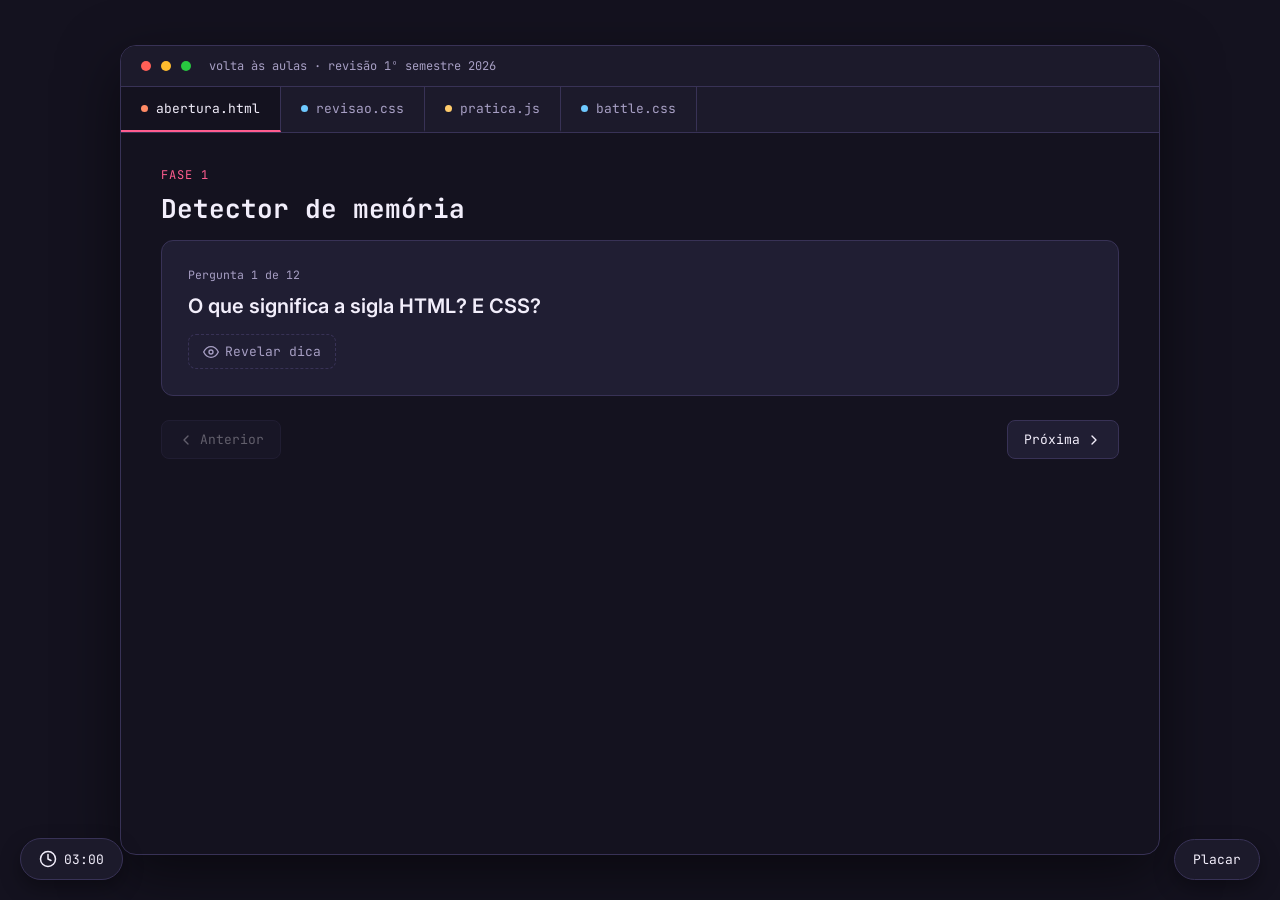
==== commit fae5cfd3: "Incluindo Placar" ====
--- a/index.html
+++ b/index.html
@@ -24,6 +24,11 @@
       <div id="phase-content"></div>
       <div id="floating-container"></div>
     </div>
+
+    
+    <div class="floating floating-left" style="left: auto; right: 20px;">
+      <a href="./placar.html" target="_blank" style="text-decoration: none;" class="float-fab">Placar</a>
+    </div>
   </div>
 
   <script src="script.js"></script>
